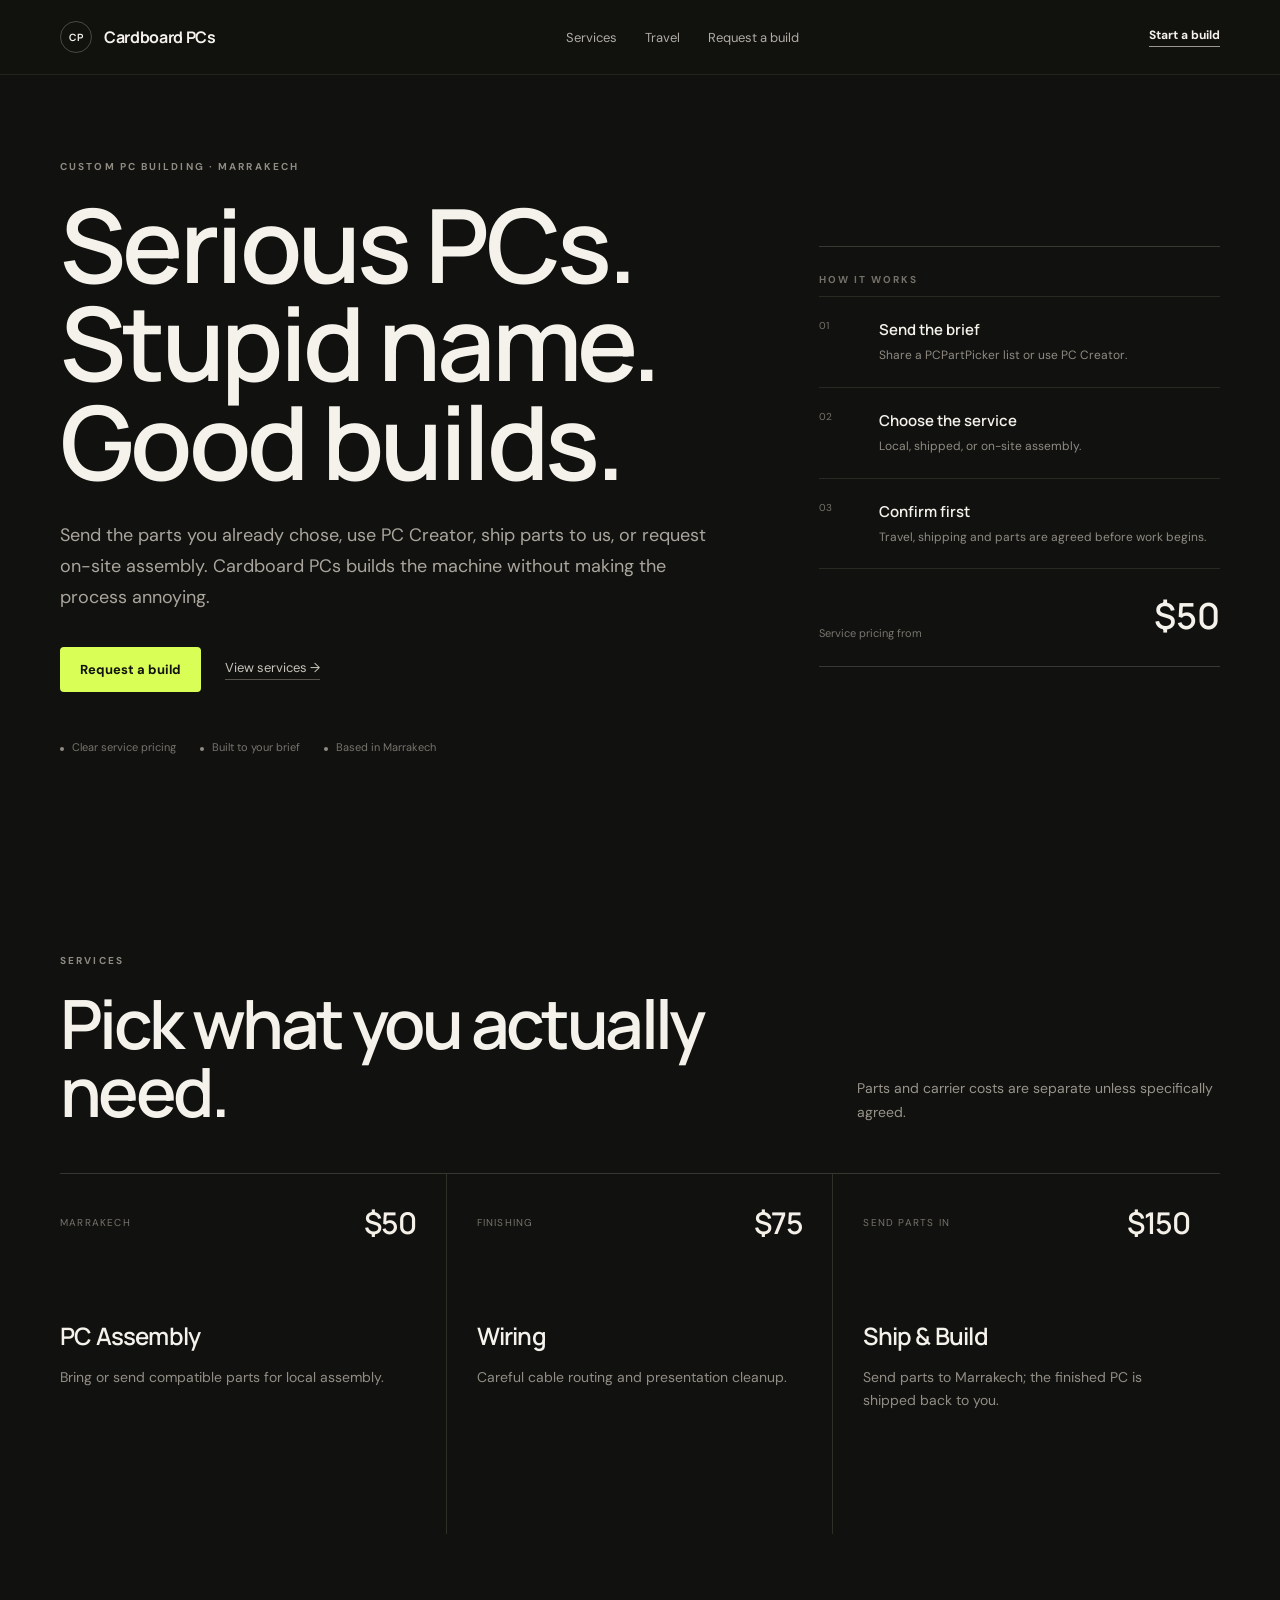
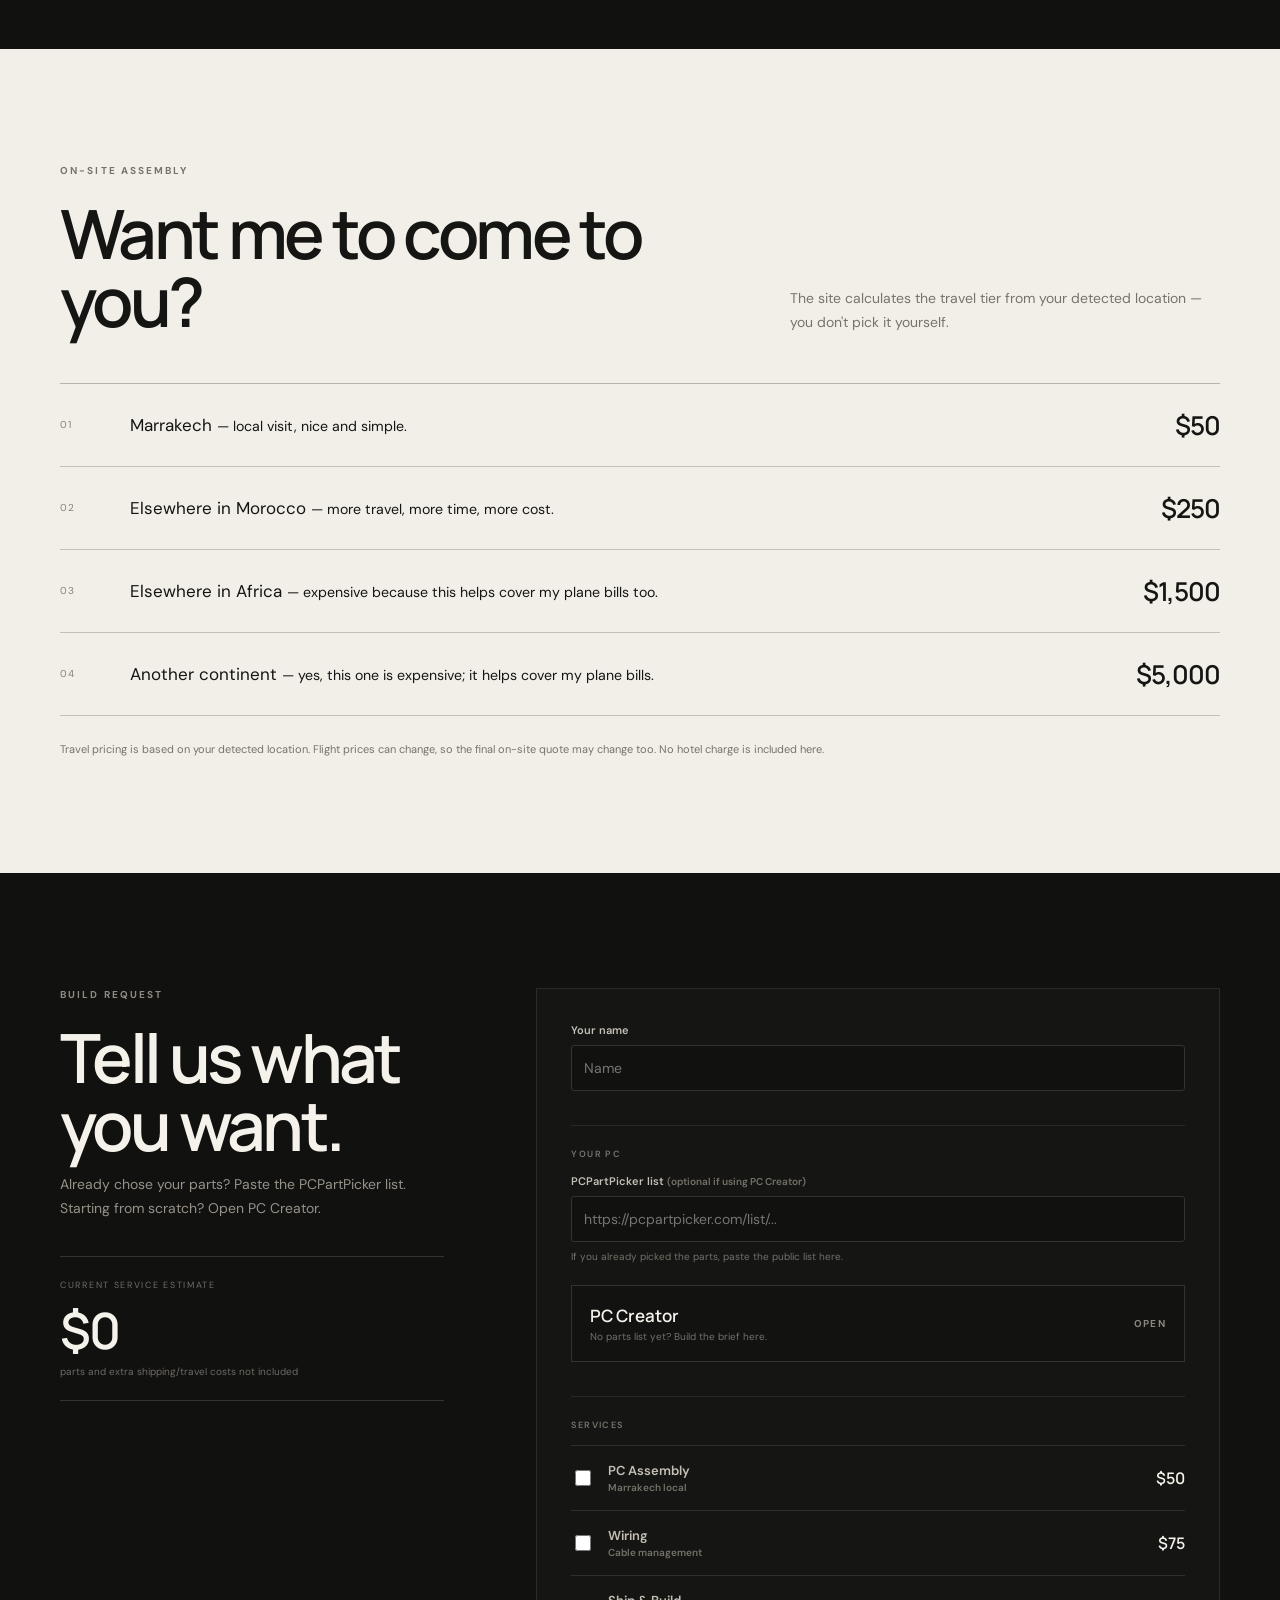
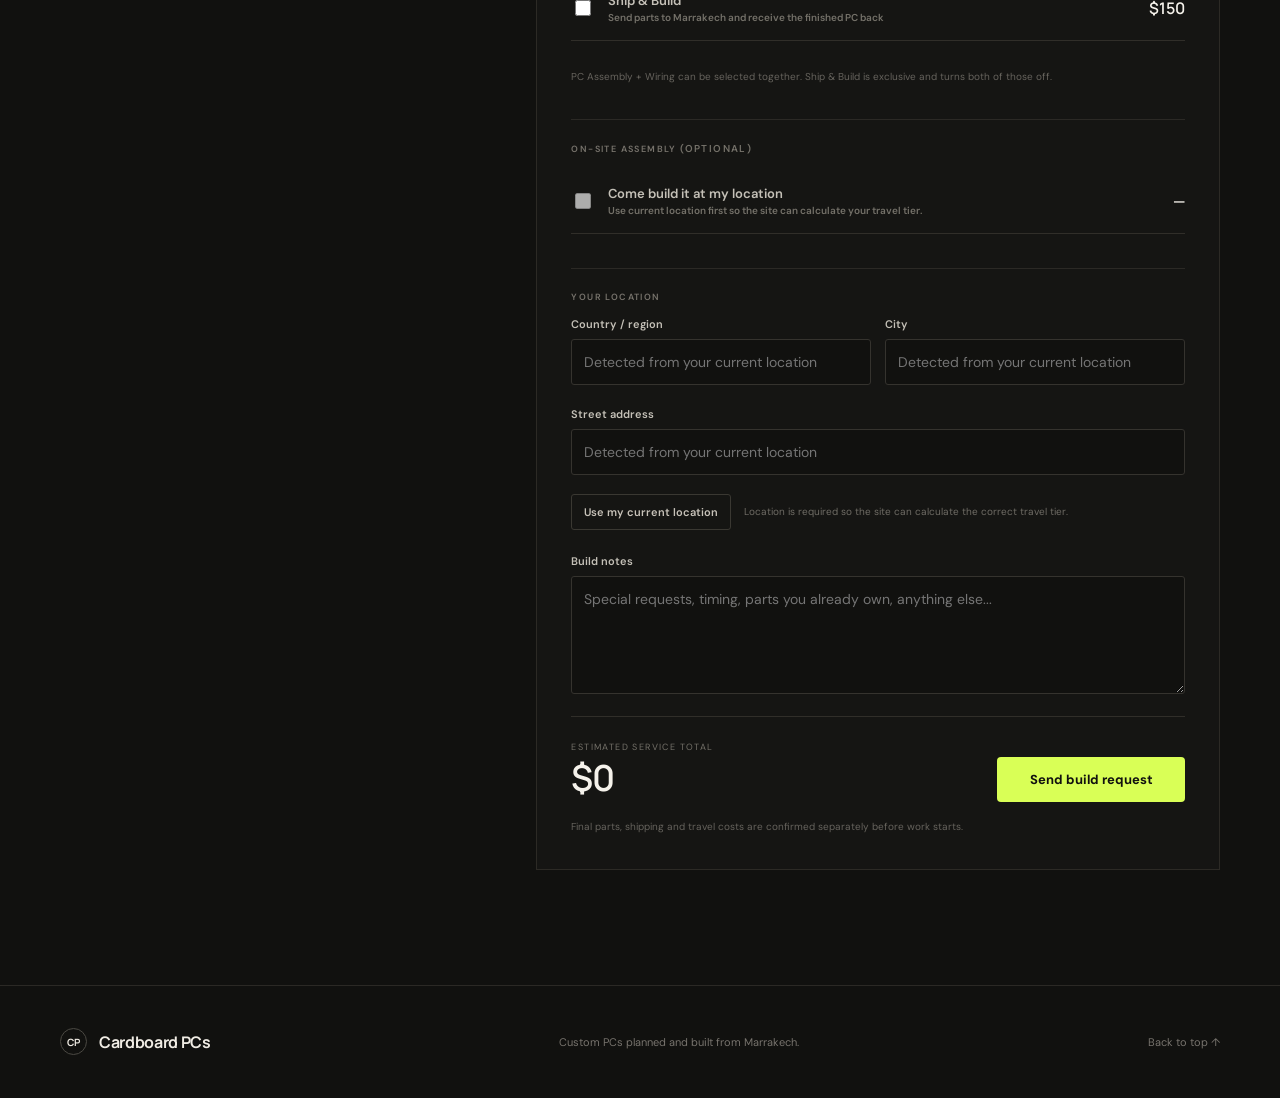
==== index.html @ a3e44eb1 "Rebrand site as Cardboard PCs" ====
<!doctype html>
<html lang="en">
<head>
  <meta charset="utf-8"><meta name="viewport" content="width=device-width,initial-scale=1">
  <meta name="description" content="Cardboard PCs custom PC building and on-site assembly from Marrakech."><meta name="theme-color" content="#0f0f0e">
  <title>Cardboard PCs — Custom PC Building</title>
  <link rel="preconnect" href="https://fonts.googleapis.com"><link rel="preconnect" href="https://fonts.gstatic.com" crossorigin><link href="https://fonts.googleapis.com/css2?family=DM+Sans:wght@400;500;600;700&family=Manrope:wght@500;600;700&display=swap" rel="stylesheet"><link rel="stylesheet" href="style.css">
</head><body>
<header class="site-header"><nav class="wrap nav"><a class="brand" href="#top"><span class="mark">CP</span><span>Cardboard PCs</span></a><div class="nav-links"><a href="#services">Services</a><a href="#delivery">Travel</a><a href="#order">Request a build</a></div><a class="nav-cta" href="#order">Start a build</a></nav></header>
<main id="top">
<section class="hero wrap"><div class="hero-copy"><p class="eyebrow">CUSTOM PC BUILDING · MARRAKECH</p><h1>Serious PCs. Stupid name. Good builds.</h1><p class="lead">Send the parts you already chose, use PC Creator, ship parts to us, or request on-site assembly. Cardboard PCs builds the machine without making the process annoying.</p><div class="hero-actions"><a class="button primary" href="#order">Request a build</a><a class="text-link" href="#services">View services →</a></div><div class="trust-row"><span>Clear service pricing</span><span>Built to your brief</span><span>Based in Marrakech</span></div></div><aside class="hero-panel"><p class="panel-kicker">HOW IT WORKS</p><ol class="process-list"><li><span>01</span><div><b>Send the brief</b><p>Share a PCPartPicker list or use PC Creator.</p></div></li><li><span>02</span><div><b>Choose the service</b><p>Local, shipped, or on-site assembly.</p></div></li><li><span>03</span><div><b>Confirm first</b><p>Travel, shipping and parts are agreed before work begins.</p></div></li></ol><div class="panel-foot"><span>Service pricing from</span><strong>$50</strong></div></aside></section>
<section id="services" class="section wrap"><div class="section-head"><div><p class="eyebrow">SERVICES</p><h2>Pick what you actually need.</h2></div><p>Parts and carrier costs are separate unless specifically agreed.</p></div><div class="cards"><article class="service-card"><div class="card-top"><span>Marrakech</span><b>$50</b></div><h3>PC Assembly</h3><p>Bring or send compatible parts for local assembly.</p></article><article class="service-card"><div class="card-top"><span>Finishing</span><b>$75</b></div><h3>Wiring</h3><p>Careful cable routing and presentation cleanup.</p></article><article class="service-card"><div class="card-top"><span>Send parts in</span><b>$150</b></div><h3>Ship & Build</h3><p>Send parts to Marrakech; the finished PC is shipped back to you.</p></article></div></section>
<section id="delivery" class="section delivery-section"><div class="wrap"><div class="section-head inverse"><div><p class="eyebrow">ON-SITE ASSEMBLY</p><h2>Want me to come to you?</h2></div><p>The site calculates the travel tier from your detected location — you don't pick it yourself.</p></div><div class="delivery-list"><div><span>01</span><p>Marrakech <small>— local visit, nice and simple.</small></p><strong>$50</strong></div><div><span>02</span><p>Elsewhere in Morocco <small>— more travel, more time, more cost.</small></p><strong>$250</strong></div><div><span>03</span><p>Elsewhere in Africa <small>— expensive because this helps cover my plane bills too.</small></p><strong>$1,500</strong></div><div><span>04</span><p>Another continent <small>— yes, this one is expensive; it helps cover my plane bills.</small></p><strong>$5,000</strong></div></div><p class="fineprint">Travel pricing is based on your detected location. Flight prices can change, so the final on-site quote may change too. No hotel charge is included here.</p></div></section>
<section id="order" class="section wrap order-section"><div class="order-intro"><p class="eyebrow">BUILD REQUEST</p><h2>Tell us what you want.</h2><p>Already chose your parts? Paste the PCPartPicker list. Starting from scratch? Open PC Creator.</p><div class="estimate-card"><small>CURRENT SERVICE ESTIMATE</small><strong id="bigTotal">$0</strong><span>parts and extra shipping/travel costs not included</span></div></div>
<form id="buildForm" class="order-form" action="https://formsubmit.co/i.highkey.do.yt.gng@gmail.com" method="POST"><input type="hidden" name="_subject" value="New Cardboard PCs Request"><input type="hidden" name="_template" value="table"><input type="hidden" name="_captcha" value="false"><input type="hidden" name="_next" value="https://veritylolpoopoo.github.io/MasterBuilder/thanks.html"><input type="hidden" id="estimateField" name="Estimated Service Total" value="$0"><input type="hidden" id="coordinates" name="Detected Coordinates"><input type="hidden" id="travelTier" name="Detected Travel Tier"><input type="hidden" id="travelFee" name="Detected Travel Fee" value="0">
<label><span>Your name</span><input name="Customer Name" autocomplete="name" placeholder="Name" required></label><div class="field-title">Your PC</div><label><span>PCPartPicker list <small>(optional if using PC Creator)</small></span><input id="pcpp" type="url" name="PCPartPicker Link" placeholder="https://pcpartpicker.com/list/..."><small id="pcppHelp">If you already picked the parts, paste the public list here.</small></label>
<details class="pc-creator" id="pcCreator"><summary><span><b>PC Creator</b><small>No parts list yet? Build the brief here.</small></span><strong>Open</strong></summary><div class="creator-body"><p class="creator-copy">Give us the budget and what matters to you. We’ll use it to plan the parts.</p><div class="form-grid two"><label><span>PC budget</span><input id="budget" type="number" name="PC Creator — Budget" min="100" step="1" placeholder="Example: 1500"></label><label><span>Build color</span><select name="PC Creator — Color"><option>No preference</option><option>Black Cardboard</option><option>White Cardboard</option><option>Black & white</option><option>Pink</option><option>Blue</option><option>Red</option><option>Custom / other</option></select></label></div><div class="form-grid two"><label><span>Main use</span><select name="PC Creator — Main Use"><option>Gaming</option><option>Gaming + streaming</option><option>School / everyday use</option><option>Video editing</option><option>3D / rendering</option><option>AI / development</option><option>Cybersecurity / virtual machines</option><option>Mixed use</option></select></label><label><span>Gaming target</span><select name="PC Creator — Gaming Target"><option>Not important</option><option>1080p high FPS</option><option>1440p high FPS</option><option>4K gaming</option><option>Maximum performance</option></select></label></div><div class="form-grid two"><label><span>Lighting</span><select name="PC Creator — RGB"><option>No preference</option><option>No RGB</option><option>Subtle RGB</option><option>Lots of RGB</option><option>Maximum RGB</option></select></label><label><span>Case size</span><select name="PC Creator — Size"><option>No preference</option><option>Small / compact</option><option>Mid tower</option><option>Large showcase build</option></select></label></div><div class="form-grid two"><label><span>Noise</span><select name="PC Creator — Noise"><option>No preference</option><option>As quiet as possible</option><option>Balanced</option><option>Performance first</option></select></label><label><span>Brand preference</span><select name="PC Creator — Brand Preference"><option>No preference</option><option>AMD CPU preferred</option><option>Intel CPU preferred</option><option>NVIDIA GPU preferred</option><option>AMD GPU preferred</option></select></label></div><label><span>Anything else?</span><textarea name="PC Creator — Extra Preferences" rows="4"></textarea></label></div></details>
<div class="field-title">Services</div><div class="option-grid"><label class="option"><input id="assemblyService" class="priced" type="checkbox" name="PC Assembly" value="Yes — $50" data-price="50" onclick="if(this.checked){document.getElementById('shipBuildService').checked=false}"><span><b>PC Assembly</b><small>Marrakech local</small></span><strong>$50</strong></label><label class="option"><input id="wiringService" class="priced" type="checkbox" name="Wiring" value="Yes — $75" data-price="75" onclick="if(this.checked){document.getElementById('shipBuildService').checked=false}"><span><b>Wiring</b><small>Cable management</small></span><strong>$75</strong></label><label class="option"><input id="shipBuildService" class="priced" type="checkbox" name="Ship and Build" value="Yes — $150" data-price="150" onclick="if(this.checked){document.getElementById('assemblyService').checked=false;document.getElementById('wiringService').checked=false}"><span><b>Ship & Build</b><small>Send parts to Marrakech and receive the finished PC back</small></span><strong>$150</strong></label></div><p class="form-note">PC Assembly + Wiring can be selected together. Ship & Build is exclusive and turns both of those off.</p>
<div class="field-title">On-site assembly <small>(optional)</small></div><label class="option"><input id="onsiteRequest" type="checkbox" name="On-site Assembly Requested" value="Yes" disabled><span><b>Come build it at my location</b><small id="onsiteStatus">Use current location first so the site can calculate your travel tier.</small></span><strong id="onsitePrice">—</strong></label>
<div class="field-title">Your location</div><div class="form-grid two"><label><span>Country / region</span><input id="country" name="Country or Region" placeholder="Detected from your current location" readonly></label><label><span>City</span><input id="city" name="City" placeholder="Detected from your current location" readonly></label></div><label><span>Street address</span><input id="address" name="Street Address" placeholder="Detected from your current location" readonly></label><div class="location-row"><button class="location-btn" id="locateBtn" type="button">Use my current location</button><span id="locationStatus">Location is required so the site can calculate the correct travel tier.</span></div><label><span>Build notes</span><textarea name="Customer Notes" rows="5" placeholder="Special requests, timing, parts you already own, anything else..."></textarea></label><div class="form-total"><div><small>ESTIMATED SERVICE TOTAL</small><strong id="total">$0</strong></div><button class="button primary submit" type="submit">Send build request</button></div><p class="form-note">Final parts, shipping and travel costs are confirmed separately before work starts.</p></form></section></main><footer><div class="wrap footer-inner"><div class="brand"><span class="mark">CP</span><span>Cardboard PCs</span></div><p>Custom PCs planned and built from Marrakech.</p><a href="#top">Back to top ↑</a></div></footer><script src="script.js?v=20260825-8"></script></body></html>
---- style.css ----
:root{--bg:#11110f;--panel:#171715;--paper:#f2efe8;--ink:#151513;--line:#2b2a26;--muted:#9a978f;--accent:#d9ff56;--warm:#cfc7bb}*{box-sizing:border-box}html{scroll-behavior:smooth}body{margin:0;background:var(--bg);color:#f5f2eb;font-family:'DM Sans',system-ui,sans-serif;-webkit-font-smoothing:antialiased}a{color:inherit;text-decoration:none}.wrap{width:min(1160px,calc(100% - 44px));margin:auto}.site-header{position:sticky;top:0;z-index:20;background:rgba(17,17,15,.94);backdrop-filter:blur(16px);border-bottom:1px solid #24231f}.nav{height:74px;display:flex;align-items:center;justify-content:space-between}.brand{display:flex;align-items:center;gap:12px;font:700 16px 'Manrope',sans-serif;letter-spacing:-.35px}.mark{display:grid;place-items:center;width:32px;height:32px;border:1px solid #4b4943;border-radius:50%;font-size:10px;letter-spacing:.5px}.nav-links{display:flex;gap:28px;font-size:13px;color:#b1ada4}.nav-links a:hover{color:white}.nav-cta{font-size:12px;font-weight:700;border-bottom:1px solid #9b978e;padding-bottom:3px}.hero{min-height:720px;display:grid;grid-template-columns:1.25fr .75fr;gap:90px;align-items:center;padding:85px 0}.eyebrow{font-size:10px;font-weight:700;letter-spacing:2.1px;color:#8f8b82;margin:0 0 22px}.hero h1,.section h2,.order-intro h2{font-family:'Manrope',sans-serif;letter-spacing:-3.6px}.hero h1{font-size:clamp(58px,8vw,104px);line-height:.96;margin:0;max-width:820px;font-weight:600}.lead{max-width:650px;margin:30px 0 0;color:#aaa69d;font-size:18px;line-height:1.72}.hero-actions{display:flex;align-items:center;gap:24px;margin-top:34px}.button{border:0;border-radius:4px;padding:14px 20px;font:700 13px 'DM Sans',sans-serif;cursor:pointer}.primary{background:var(--accent);color:#11110f}.text-link{font-size:13px;color:#c9c5bc;border-bottom:1px solid #57544e;padding-bottom:3px}.trust-row{display:flex;gap:24px;margin-top:48px;font-size:11px;color:#77746d}.trust-row span{padding-left:12px;position:relative}.trust-row span:before{content:'';position:absolute;left:0;top:50%;width:4px;height:4px;background:#8f8b82;border-radius:50%}.hero-panel{border-top:1px solid #3a3833;border-bottom:1px solid #3a3833;padding:26px 0}.panel-kicker{font-size:10px;font-weight:700;letter-spacing:2px;color:#75716a;margin:0 0 10px}.process-list{list-style:none;padding:0;margin:0}.process-list li{display:grid;grid-template-columns:44px 1fr;gap:16px;padding:22px 0;border-top:1px solid #292823}.process-list li>span{font-size:10px;color:#77736b}.process-list b{font:600 15px 'Manrope',sans-serif}.process-list p{margin:6px 0 0;color:#8f8b83;font-size:12px;line-height:1.55}.panel-foot{display:flex;justify-content:space-between;align-items:end;border-top:1px solid #292823;padding-top:22px}.panel-foot span{font-size:11px;color:#79766f}.panel-foot strong{font:600 36px 'Manrope',sans-serif}.section{padding:115px 0}.section-head{display:flex;justify-content:space-between;gap:70px;align-items:end;margin-bottom:48px}.section-head h2,.order-intro h2{font-size:clamp(40px,5.8vw,68px);line-height:1;margin:0;font-weight:600}.section-head>p{max-width:430px;color:#98948c;line-height:1.7;font-size:14px;margin:0}.cards{display:grid;grid-template-columns:repeat(3,1fr);border-top:1px solid #37352f}.service-card{padding:28px 30px 34px 0;border-right:1px solid #2f2e29;min-height:360px}.service-card+ .service-card{padding-left:30px}.service-card:last-child{border-right:0}.card-top{display:flex;justify-content:space-between;align-items:center;color:#77736c;font-size:10px;text-transform:uppercase;letter-spacing:1.2px}.card-top b{font:600 30px 'Manrope',sans-serif;color:#f4f0e8;letter-spacing:-1.2px}.service-card h3{font:600 24px 'Manrope',sans-serif;margin:76px 0 12px;letter-spacing:-.8px}.service-card p,.service-card li{color:#928e86;line-height:1.65}.service-card p{font-size:14px}.service-card ul{padding-left:17px;margin:24px 0 0;font-size:12px}.delivery-section{background:var(--paper);color:var(--ink)}.delivery-section .eyebrow,.inverse>p{color:#77736c}.delivery-list{border-top:1px solid #b9b4aa}.delivery-list div{display:grid;grid-template-columns:70px 1fr auto;align-items:center;padding:23px 0;border-bottom:1px solid #c6c1b6}.delivery-list span{font-size:10px;color:#888278;letter-spacing:1px}.delivery-list p{margin:0;font-size:17px}.delivery-list strong{font:600 26px 'Manrope',sans-serif;letter-spacing:-1px}.fineprint{max-width:820px;margin:24px 0 0;color:#77736c;font-size:11px;line-height:1.65}.order-section{display:grid;grid-template-columns:.72fr 1.28fr;gap:92px;align-items:start}.order-intro{position:sticky;top:115px}.order-intro>p:not(.eyebrow){color:#96928a;line-height:1.7;font-size:14px}.estimate-card{margin-top:36px;border-top:1px solid #35332e;border-bottom:1px solid #35332e;padding:22px 0;display:flex;flex-direction:column}.estimate-card small{font-size:9px;letter-spacing:1.7px;color:#706d66}.estimate-card strong{font:600 50px 'Manrope',sans-serif;margin:5px 0 1px;letter-spacing:-2px}.estimate-card span{font-size:10px;color:#6e6b65}.order-form{background:#151513;border:1px solid #2c2a25;padding:34px}.order-form>label,.form-grid label{display:flex;flex-direction:column;gap:8px;margin-bottom:22px}.order-form label>span,.field-title{font-size:11px;font-weight:600;color:#c4c0b7}.field-title{margin:34px 0 14px;padding-top:22px;border-top:1px solid #2b2925;text-transform:uppercase;letter-spacing:1.4px;font-size:9px;color:#77736c}.order-form input,.order-form select,.order-form textarea{width:100%;border:1px solid #35332e;background:#11110f;color:#f3efe7;border-radius:3px;padding:13px 12px;font:14px 'DM Sans',sans-serif;outline:none}.order-form input:focus,.order-form select:focus,.order-form textarea:focus{border-color:#77736c}.order-form small{color:#747169;font-size:10px}.form-grid.two{display:grid;grid-template-columns:1fr 1fr;gap:14px}.option-grid{display:grid;border-top:1px solid #302e29;margin:0 0 28px}.option{display:grid!important;grid-template-columns:auto 1fr auto;align-items:center;gap:14px!important;padding:16px 0;border-bottom:1px solid #302e29;margin:0!important;cursor:pointer}.option input{width:16px;height:16px;accent-color:#d9ff56}.option>span{display:flex;flex-direction:column;gap:2px}.option>span b{font-size:13px;font-weight:600}.option strong{font:600 16px 'Manrope',sans-serif}.option:has(input:checked) b,.option:has(input:checked) strong{color:var(--accent)}.pc-creator{border:1px solid #34322d;background:#121210;margin:8px 0 28px}.pc-creator summary{list-style:none;display:flex;justify-content:space-between;align-items:center;gap:20px;padding:18px;cursor:pointer}.pc-creator summary::-webkit-details-marker{display:none}.pc-creator summary>span{display:flex;flex-direction:column;gap:3px}.pc-creator summary b{font:600 17px 'Manrope',sans-serif}.pc-creator summary small{font-size:10px}.pc-creator summary>strong{font-size:10px;text-transform:uppercase;letter-spacing:1.3px;color:#8b877f}.pc-creator[open] summary{border-bottom:1px solid #302e29}.pc-creator[open] summary>strong{font-size:0}.pc-creator[open] summary>strong:after{content:'Close';font-size:10px}.creator-body{padding:22px 18px 2px}.creator-copy{margin:0 0 20px;color:#918d85;font-size:12px;line-height:1.6}.location-row{display:flex;align-items:center;gap:13px;margin:-3px 0 24px}.location-btn{background:transparent;color:#c7c2b9;border:1px solid #3a3832;border-radius:3px;padding:10px 12px;font:600 11px 'DM Sans';cursor:pointer}.location-btn:hover{border-color:#767169}.location-row span{font-size:10px;color:#6f6c65}.form-total{display:flex;justify-content:space-between;align-items:end;border-top:1px solid #302e29;margin-top:12px;padding-top:24px;gap:20px}.form-total div{display:flex;flex-direction:column}.form-total small{font-size:9px;letter-spacing:1.4px}.form-total strong{font:600 36px 'Manrope',sans-serif;letter-spacing:-1.4px}.submit{min-width:188px}.form-note{font-size:10px;color:#66635d;line-height:1.6;margin:17px 0 0}footer{border-top:1px solid #2b2925;padding:38px 0;color:#77736d}.footer-inner{display:flex;align-items:center;justify-content:space-between;font-size:11px}.footer-inner .brand{color:#f0ece4}.footer-inner .mark{width:27px;height:27px}.thanks{min-height:100vh;display:grid;place-items:center;text-align:center}.thanks-card{max-width:620px;border:1px solid #302e29;padding:52px;background:#151513}.thanks-card h1{font:600 clamp(42px,7vw,72px) 'Manrope';letter-spacing:-3px;margin:14px 0}.thanks-card p{color:#928e86;line-height:1.7}@media(max-width:900px){.hero{grid-template-columns:1fr;min-height:auto;gap:60px;padding-top:110px}.hero-panel{max-width:580px}.cards{grid-template-columns:1fr;border-top:0}.service-card,.service-card+ .service-card{padding:28px 0;border-right:0;border-top:1px solid #37352f;min-height:auto}.service-card h3{margin-top:45px}.order-section{grid-template-columns:1fr;gap:50px}.order-intro{position:static}.section-head{align-items:start;flex-direction:column}.nav-links{display:none}}@media(max-width:600px){.wrap{width:min(100% - 28px,1160px)}.nav-cta{display:none}.hero{padding-top:82px}.hero h1{font-size:54px;letter-spacing:-2.5px}.hero-actions{align-items:flex-start;flex-direction:column}.trust-row{flex-wrap:wrap;gap:10px 18px}.section{padding:82px 0}.section-head h2,.order-intro h2{letter-spacing:-2.4px}.delivery-list div{grid-template-columns:40px 1fr auto}.delivery-list p{font-size:14px}.form-grid.two{grid-template-columns:1fr}.order-form{padding:20px}.location-row,.form-total,.footer-inner{align-items:stretch;flex-direction:column}.submit{width:100%}.footer-inner{gap:18px}.thanks-card{padding:30px 20px}}
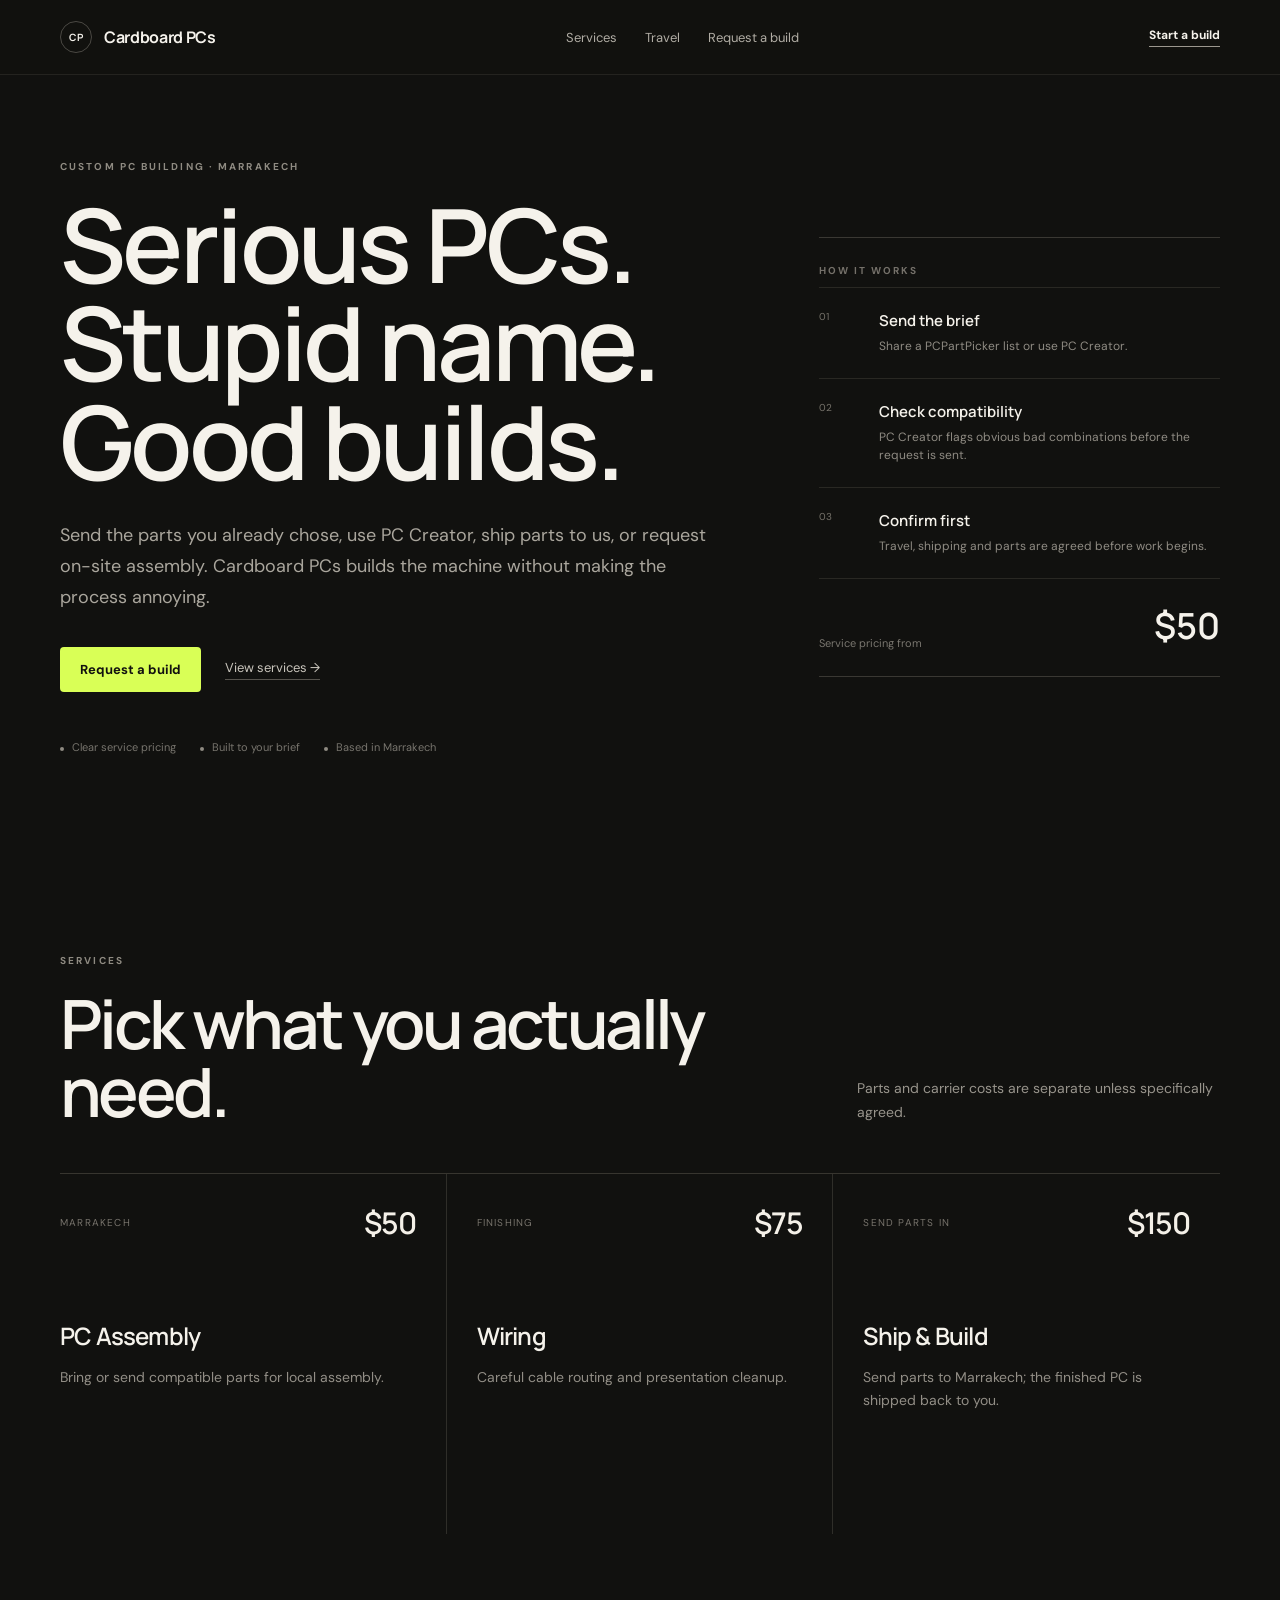
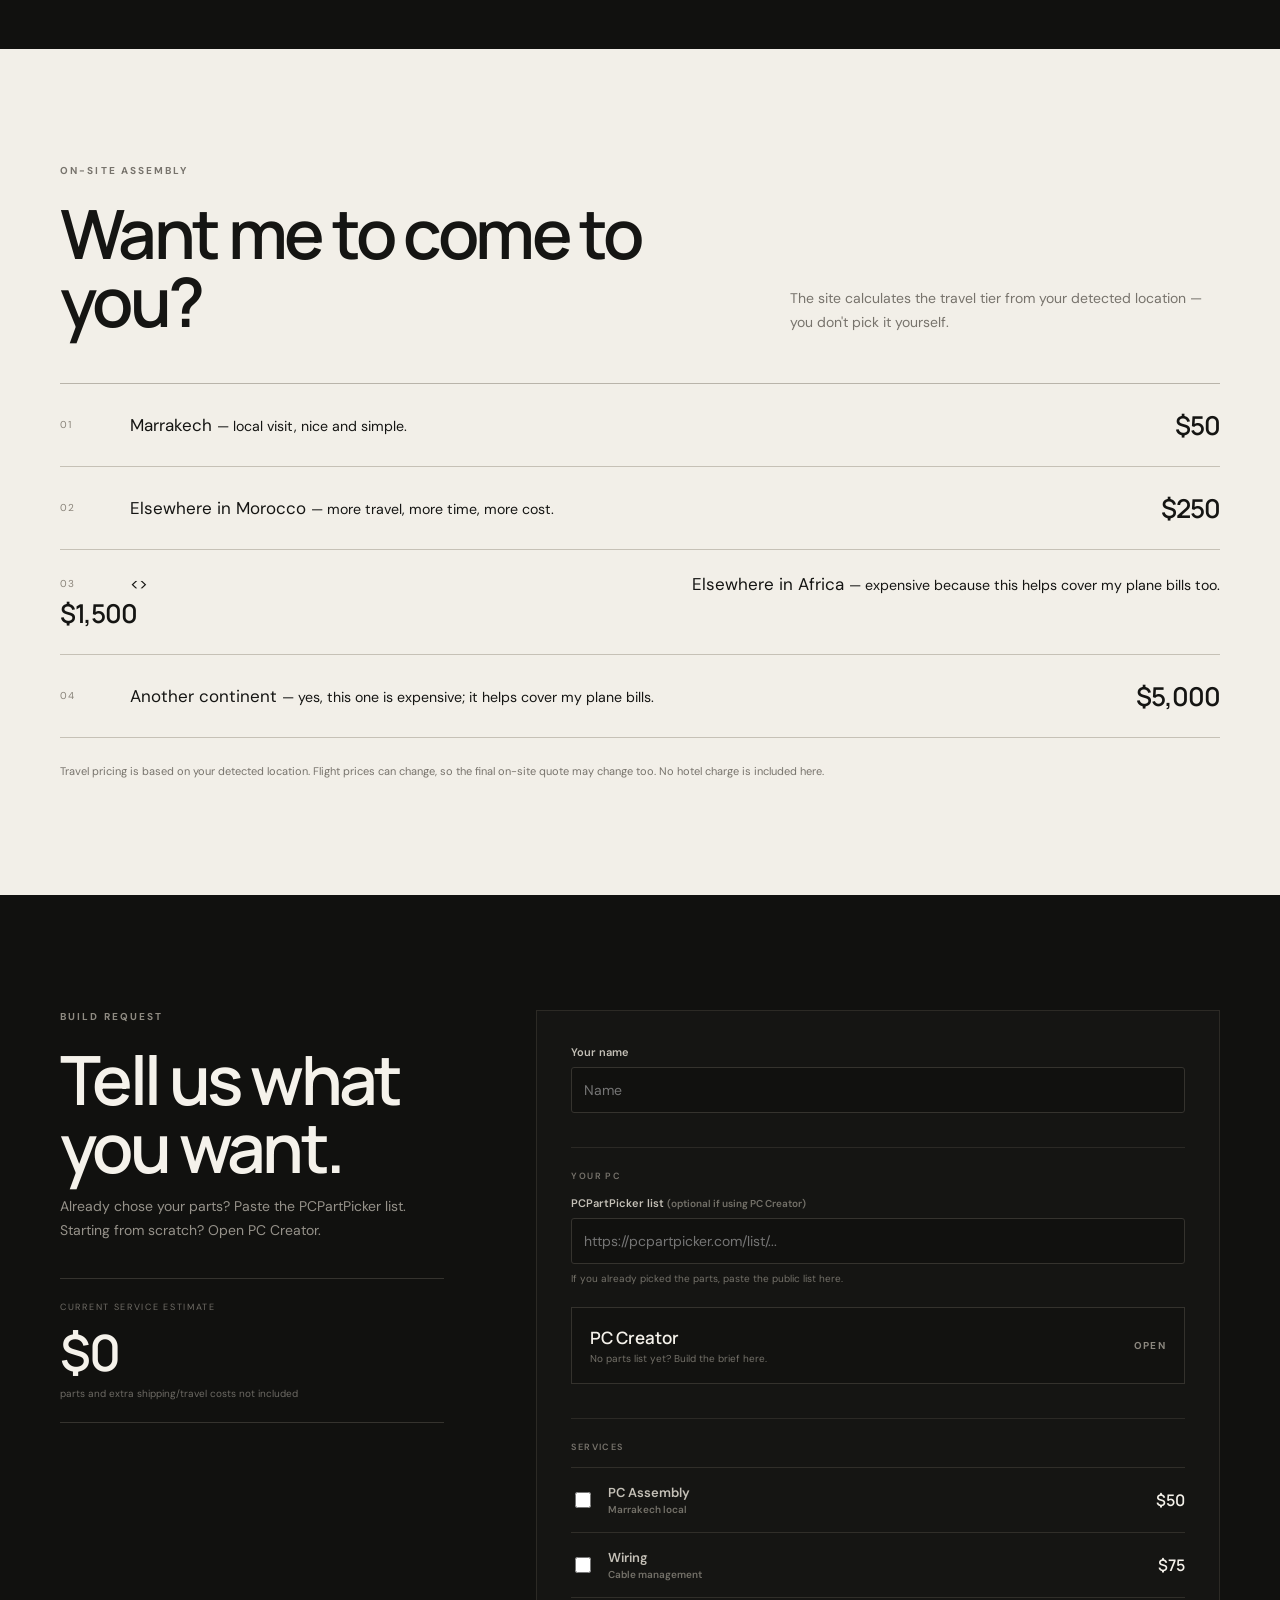
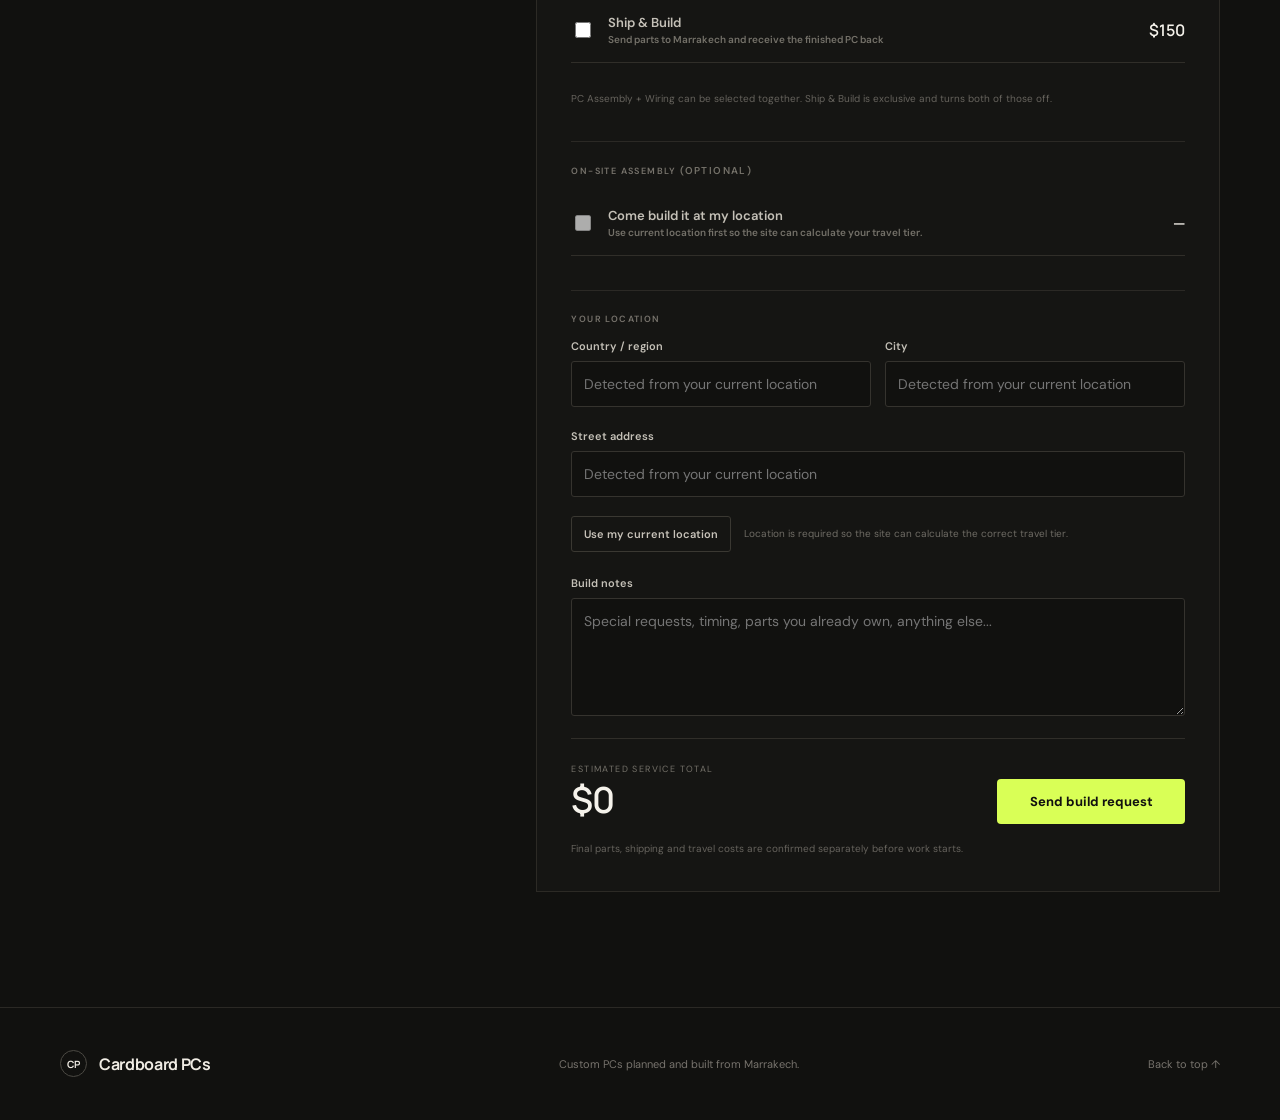
==== commit 8c04b0c2: "Add PC compatibility checker UI" ====
--- a/index.html
+++ b/index.html
@@ -8,13 +8,15 @@
 </head><body>
 <header class="site-header"><nav class="wrap nav"><a class="brand" href="#top"><span class="mark">CP</span><span>Cardboard PCs</span></a><div class="nav-links"><a href="#services">Services</a><a href="#delivery">Travel</a><a href="#order">Request a build</a></div><a class="nav-cta" href="#order">Start a build</a></nav></header>
 <main id="top">
-<section class="hero wrap"><div class="hero-copy"><p class="eyebrow">CUSTOM PC BUILDING · MARRAKECH</p><h1>Serious PCs. Stupid name. Good builds.</h1><p class="lead">Send the parts you already chose, use PC Creator, ship parts to us, or request on-site assembly. Cardboard PCs builds the machine without making the process annoying.</p><div class="hero-actions"><a class="button primary" href="#order">Request a build</a><a class="text-link" href="#services">View services →</a></div><div class="trust-row"><span>Clear service pricing</span><span>Built to your brief</span><span>Based in Marrakech</span></div></div><aside class="hero-panel"><p class="panel-kicker">HOW IT WORKS</p><ol class="process-list"><li><span>01</span><div><b>Send the brief</b><p>Share a PCPartPicker list or use PC Creator.</p></div></li><li><span>02</span><div><b>Choose the service</b><p>Local, shipped, or on-site assembly.</p></div></li><li><span>03</span><div><b>Confirm first</b><p>Travel, shipping and parts are agreed before work begins.</p></div></li></ol><div class="panel-foot"><span>Service pricing from</span><strong>$50</strong></div></aside></section>
+<section class="hero wrap"><div class="hero-copy"><p class="eyebrow">CUSTOM PC BUILDING · MARRAKECH</p><h1>Serious PCs. Stupid name. Good builds.</h1><p class="lead">Send the parts you already chose, use PC Creator, ship parts to us, or request on-site assembly. Cardboard PCs builds the machine without making the process annoying.</p><div class="hero-actions"><a class="button primary" href="#order">Request a build</a><a class="text-link" href="#services">View services →</a></div><div class="trust-row"><span>Clear service pricing</span><span>Built to your brief</span><span>Based in Marrakech</span></div></div><aside class="hero-panel"><p class="panel-kicker">HOW IT WORKS</p><ol class="process-list"><li><span>01</span><div><b>Send the brief</b><p>Share a PCPartPicker list or use PC Creator.</p></div></li><li><span>02</span><div><b>Check compatibility</b><p>PC Creator flags obvious bad combinations before the request is sent.</p></div></li><li><span>03</span><div><b>Confirm first</b><p>Travel, shipping and parts are agreed before work begins.</p></div></li></ol><div class="panel-foot"><span>Service pricing from</span><strong>$50</strong></div></aside></section>
 <section id="services" class="section wrap"><div class="section-head"><div><p class="eyebrow">SERVICES</p><h2>Pick what you actually need.</h2></div><p>Parts and carrier costs are separate unless specifically agreed.</p></div><div class="cards"><article class="service-card"><div class="card-top"><span>Marrakech</span><b>$50</b></div><h3>PC Assembly</h3><p>Bring or send compatible parts for local assembly.</p></article><article class="service-card"><div class="card-top"><span>Finishing</span><b>$75</b></div><h3>Wiring</h3><p>Careful cable routing and presentation cleanup.</p></article><article class="service-card"><div class="card-top"><span>Send parts in</span><b>$150</b></div><h3>Ship & Build</h3><p>Send parts to Marrakech; the finished PC is shipped back to you.</p></article></div></section>
-<section id="delivery" class="section delivery-section"><div class="wrap"><div class="section-head inverse"><div><p class="eyebrow">ON-SITE ASSEMBLY</p><h2>Want me to come to you?</h2></div><p>The site calculates the travel tier from your detected location — you don't pick it yourself.</p></div><div class="delivery-list"><div><span>01</span><p>Marrakech <small>— local visit, nice and simple.</small></p><strong>$50</strong></div><div><span>02</span><p>Elsewhere in Morocco <small>— more travel, more time, more cost.</small></p><strong>$250</strong></div><div><span>03</span><p>Elsewhere in Africa <small>— expensive because this helps cover my plane bills too.</small></p><strong>$1,500</strong></div><div><span>04</span><p>Another continent <small>— yes, this one is expensive; it helps cover my plane bills.</small></p><strong>$5,000</strong></div></div><p class="fineprint">Travel pricing is based on your detected location. Flight prices can change, so the final on-site quote may change too. No hotel charge is included here.</p></div></section>
+<section id="delivery" class="section delivery-section"><div class="wrap"><div class="section-head inverse"><div><p class="eyebrow">ON-SITE ASSEMBLY</p><h2>Want me to come to you?</h2></div><p>The site calculates the travel tier from your detected location — you don't pick it yourself.</p></div><div class="delivery-list"><div><span>01</span><p>Marrakech <small>— local visit, nice and simple.</small></p><strong>$50</strong></div><div><span>02</span><p>Elsewhere in Morocco <small>— more travel, more time, more cost.</small></p><strong>$250</strong></div><div><span>03</span><><p>Elsewhere in Africa <small>— expensive because this helps cover my plane bills too.</small></p><strong>$1,500</strong></div><div><span>04</span><p>Another continent <small>— yes, this one is expensive; it helps cover my plane bills.</small></p><strong>$5,000</strong></div></div><p class="fineprint">Travel pricing is based on your detected location. Flight prices can change, so the final on-site quote may change too. No hotel charge is included here.</p></div></section>
 <section id="order" class="section wrap order-section"><div class="order-intro"><p class="eyebrow">BUILD REQUEST</p><h2>Tell us what you want.</h2><p>Already chose your parts? Paste the PCPartPicker list. Starting from scratch? Open PC Creator.</p><div class="estimate-card"><small>CURRENT SERVICE ESTIMATE</small><strong id="bigTotal">$0</strong><span>parts and extra shipping/travel costs not included</span></div></div>
-<form id="buildForm" class="order-form" action="https://formsubmit.co/i.highkey.do.yt.gng@gmail.com" method="POST"><input type="hidden" name="_subject" value="New Cardboard PCs Request"><input type="hidden" name="_template" value="table"><input type="hidden" name="_captcha" value="false"><input type="hidden" name="_next" value="https://veritylolpoopoo.github.io/MasterBuilder/thanks.html"><input type="hidden" id="estimateField" name="Estimated Service Total" value="$0"><input type="hidden" id="coordinates" name="Detected Coordinates"><input type="hidden" id="travelTier" name="Detected Travel Tier"><input type="hidden" id="travelFee" name="Detected Travel Fee" value="0">
+<form id="buildForm" class="order-form" action="https://formsubmit.co/i.highkey.do.yt.gng@gmail.com" method="POST"><input type="hidden" name="_subject" value="New Cardboard PCs Request"><input type="hidden" name="_template" value="table"><input type="hidden" name="_captcha" value="false"><input type="hidden" name="_next" value="https://veritylolpoopoo.github.io/MasterBuilder/thanks.html"><input type="hidden" id="estimateField" name="Estimated Service Total" value="$0"><input type="hidden" id="coordinates" name="Detected Coordinates"><input type="hidden" id="travelTier" name="Detected Travel Tier"><input type="hidden" id="travelFee" name="Detected Travel Fee" value="0"><input type="hidden" id="compatibilityResultField" name="Compatibility Check" value="Not checked">
 <label><span>Your name</span><input name="Customer Name" autocomplete="name" placeholder="Name" required></label><div class="field-title">Your PC</div><label><span>PCPartPicker list <small>(optional if using PC Creator)</small></span><input id="pcpp" type="url" name="PCPartPicker Link" placeholder="https://pcpartpicker.com/list/..."><small id="pcppHelp">If you already picked the parts, paste the public list here.</small></label>
-<details class="pc-creator" id="pcCreator"><summary><span><b>PC Creator</b><small>No parts list yet? Build the brief here.</small></span><strong>Open</strong></summary><div class="creator-body"><p class="creator-copy">Give us the budget and what matters to you. We’ll use it to plan the parts.</p><div class="form-grid two"><label><span>PC budget</span><input id="budget" type="number" name="PC Creator — Budget" min="100" step="1" placeholder="Example: 1500"></label><label><span>Build color</span><select name="PC Creator — Color"><option>No preference</option><option>Black Cardboard</option><option>White Cardboard</option><option>Black & white</option><option>Pink</option><option>Blue</option><option>Red</option><option>Custom / other</option></select></label></div><div class="form-grid two"><label><span>Main use</span><select name="PC Creator — Main Use"><option>Gaming</option><option>Gaming + streaming</option><option>School / everyday use</option><option>Video editing</option><option>3D / rendering</option><option>AI / development</option><option>Cybersecurity / virtual machines</option><option>Mixed use</option></select></label><label><span>Gaming target</span><select name="PC Creator — Gaming Target"><option>Not important</option><option>1080p high FPS</option><option>1440p high FPS</option><option>4K gaming</option><option>Maximum performance</option></select></label></div><div class="form-grid two"><label><span>Lighting</span><select name="PC Creator — RGB"><option>No preference</option><option>No RGB</option><option>Subtle RGB</option><option>Lots of RGB</option><option>Maximum RGB</option></select></label><label><span>Case size</span><select name="PC Creator — Size"><option>No preference</option><option>Small / compact</option><option>Mid tower</option><option>Large showcase build</option></select></label></div><div class="form-grid two"><label><span>Noise</span><select name="PC Creator — Noise"><option>No preference</option><option>As quiet as possible</option><option>Balanced</option><option>Performance first</option></select></label><label><span>Brand preference</span><select name="PC Creator — Brand Preference"><option>No preference</option><option>AMD CPU preferred</option><option>Intel CPU preferred</option><option>NVIDIA GPU preferred</option><option>AMD GPU preferred</option></select></label></div><label><span>Anything else?</span><textarea name="PC Creator — Extra Preferences" rows="4"></textarea></label></div></details>
+<details class="pc-creator" id="pcCreator"><summary><span><b>PC Creator</b><small>No parts list yet? Build the brief here.</small></span><strong>Open</strong></summary><div class="creator-body"><p class="creator-copy">Give us the budget and what matters to you. We’ll use it to plan the parts.</p><div class="form-grid two"><label><span>PC budget</span><input id="budget" type="number" name="PC Creator — Budget" min="100" step="1" placeholder="Example: 1500"></label><label><span>Build color</span><select name="PC Creator — Color"><option>No preference</option><option>Black Cardboard</option><option>White Cardboard</option><option>Black & white</option><option>Pink</option><option>Blue</option><option>Red</option><option>Custom / other</option></select></label></div><div class="form-grid two"><label><span>Main use</span><select id="mainUse" name="PC Creator — Main Use"><option>Gaming</option><option>Gaming + streaming</option><option>School / everyday use</option><option>Video editing</option><option>3D / rendering</option><option>AI / development</option><option>Cybersecurity / virtual machines</option><option>Mixed use</option></select></label><label><span>Gaming target</span><select id="gamingTarget" name="PC Creator — Gaming Target"><option>Not important</option><option>1080p high FPS</option><option>1440p high FPS</option><option>4K gaming</option><option>Maximum performance</option></select></label></div><div class="form-grid two"><label><span>Lighting</span><select name="PC Creator — RGB"><option>No preference</option><option>No RGB</option><option>Subtle RGB</option><option>Lots of RGB</option><option>Maximum RGB</option></select></label><label><span>Case size</span><select id="caseSize" name="PC Creator — Size"><option>No preference</option><option>Small / compact</option><option>Mid tower</option><option>Large showcase build</option></select></label></div><div class="form-grid two"><label><span>Noise</span><select name="PC Creator — Noise"><option>No preference</option><option>As quiet as possible</option><option>Balanced</option><option>Performance first</option></select></label><label><span>Brand preference</span><select name="PC Creator — Brand Preference"><option>No preference</option><option>AMD CPU preferred</option><option>Intel CPU preferred</option><option>NVIDIA GPU preferred</option><option>AMD GPU preferred</option></select></label></div><label><span>Specific parts you're thinking about</span><textarea id="specificParts" name="PC Creator — Specific Parts" rows="4" placeholder="Example: RTX 5090, Ryzen 9 9950X3D, tiny ITX case, 850W PSU..."></textarea><small>Type any parts you already want. The checker will look for obvious conflicts.</small></label><label><span>Anything else?</span><textarea name="PC Creator — Extra Preferences" rows="4" placeholder="Storage, Wi-Fi, looks, upgradeability, or anything else."></textarea></label>
+<div class="compatibility-box" id="compatibilityBox"><div><span class="compatibility-dot" id="compatibilityDot"></span><div><b>Compatibility check</b><small id="compatibilityStatus">Not checked yet.</small></div></div><button type="button" class="location-btn" id="compatibilityBtn">Check compatibility</button><ul id="compatibilityList"></ul></div>
+</div></details>
 <div class="field-title">Services</div><div class="option-grid"><label class="option"><input id="assemblyService" class="priced" type="checkbox" name="PC Assembly" value="Yes — $50" data-price="50" onclick="if(this.checked){document.getElementById('shipBuildService').checked=false}"><span><b>PC Assembly</b><small>Marrakech local</small></span><strong>$50</strong></label><label class="option"><input id="wiringService" class="priced" type="checkbox" name="Wiring" value="Yes — $75" data-price="75" onclick="if(this.checked){document.getElementById('shipBuildService').checked=false}"><span><b>Wiring</b><small>Cable management</small></span><strong>$75</strong></label><label class="option"><input id="shipBuildService" class="priced" type="checkbox" name="Ship and Build" value="Yes — $150" data-price="150" onclick="if(this.checked){document.getElementById('assemblyService').checked=false;document.getElementById('wiringService').checked=false}"><span><b>Ship & Build</b><small>Send parts to Marrakech and receive the finished PC back</small></span><strong>$150</strong></label></div><p class="form-note">PC Assembly + Wiring can be selected together. Ship & Build is exclusive and turns both of those off.</p>
 <div class="field-title">On-site assembly <small>(optional)</small></div><label class="option"><input id="onsiteRequest" type="checkbox" name="On-site Assembly Requested" value="Yes" disabled><span><b>Come build it at my location</b><small id="onsiteStatus">Use current location first so the site can calculate your travel tier.</small></span><strong id="onsitePrice">—</strong></label>
-<div class="field-title">Your location</div><div class="form-grid two"><label><span>Country / region</span><input id="country" name="Country or Region" placeholder="Detected from your current location" readonly></label><label><span>City</span><input id="city" name="City" placeholder="Detected from your current location" readonly></label></div><label><span>Street address</span><input id="address" name="Street Address" placeholder="Detected from your current location" readonly></label><div class="location-row"><button class="location-btn" id="locateBtn" type="button">Use my current location</button><span id="locationStatus">Location is required so the site can calculate the correct travel tier.</span></div><label><span>Build notes</span><textarea name="Customer Notes" rows="5" placeholder="Special requests, timing, parts you already own, anything else..."></textarea></label><div class="form-total"><div><small>ESTIMATED SERVICE TOTAL</small><strong id="total">$0</strong></div><button class="button primary submit" type="submit">Send build request</button></div><p class="form-note">Final parts, shipping and travel costs are confirmed separately before work starts.</p></form></section></main><footer><div class="wrap footer-inner"><div class="brand"><span class="mark">CP</span><span>Cardboard PCs</span></div><p>Custom PCs planned and built from Marrakech.</p><a href="#top">Back to top ↑</a></div></footer><script src="script.js?v=20260825-8"></script></body></html>+<div class="field-title">Your location</div><div class="form-grid two"><label><span>Country / region</span><input id="country" name="Country or Region" placeholder="Detected from your current location" readonly></label><label><span>City</span><input id="city" name="City" placeholder="Detected from your current location" readonly></label></div><label><span>Street address</span><input id="address" name="Street Address" placeholder="Detected from your current location" readonly></label><div class="location-row"><button class="location-btn" id="locateBtn" type="button">Use my current location</button><span id="locationStatus">Location is required so the site can calculate the correct travel tier.</span></div><label><span>Build notes</span><textarea name="Customer Notes" rows="5" placeholder="Special requests, timing, parts you already own, anything else..."></textarea></label><div class="form-total"><div><small>ESTIMATED SERVICE TOTAL</small><strong id="total">$0</strong></div><button class="button primary submit" type="submit">Send build request</button></div><p class="form-note">Final parts, shipping and travel costs are confirmed separately before work starts.</p></form></section></main><footer><div class="wrap footer-inner"><div class="brand"><span class="mark">CP</span><span>Cardboard PCs</span></div><p>Custom PCs planned and built from Marrakech.</p><a href="#top">Back to top ↑</a></div></footer><script src="script.js?v=20260825-9"></script></body></html>
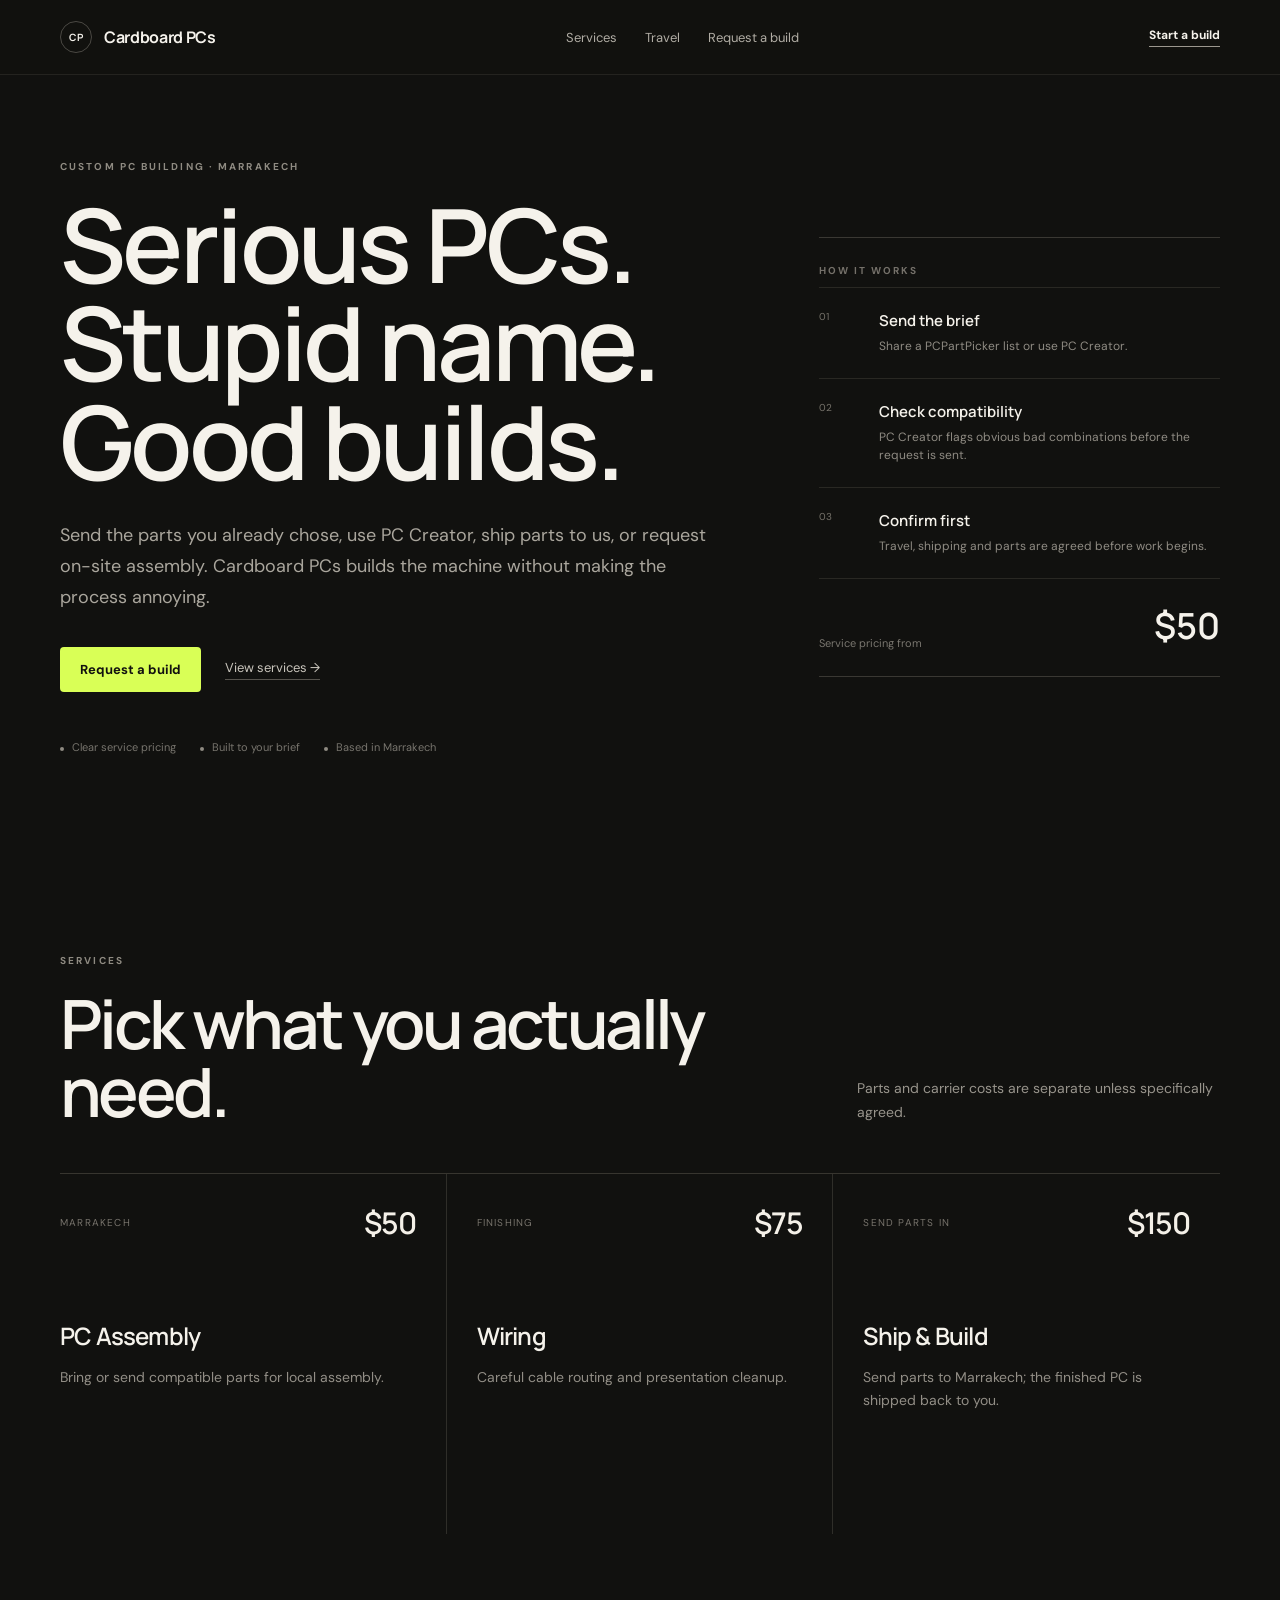
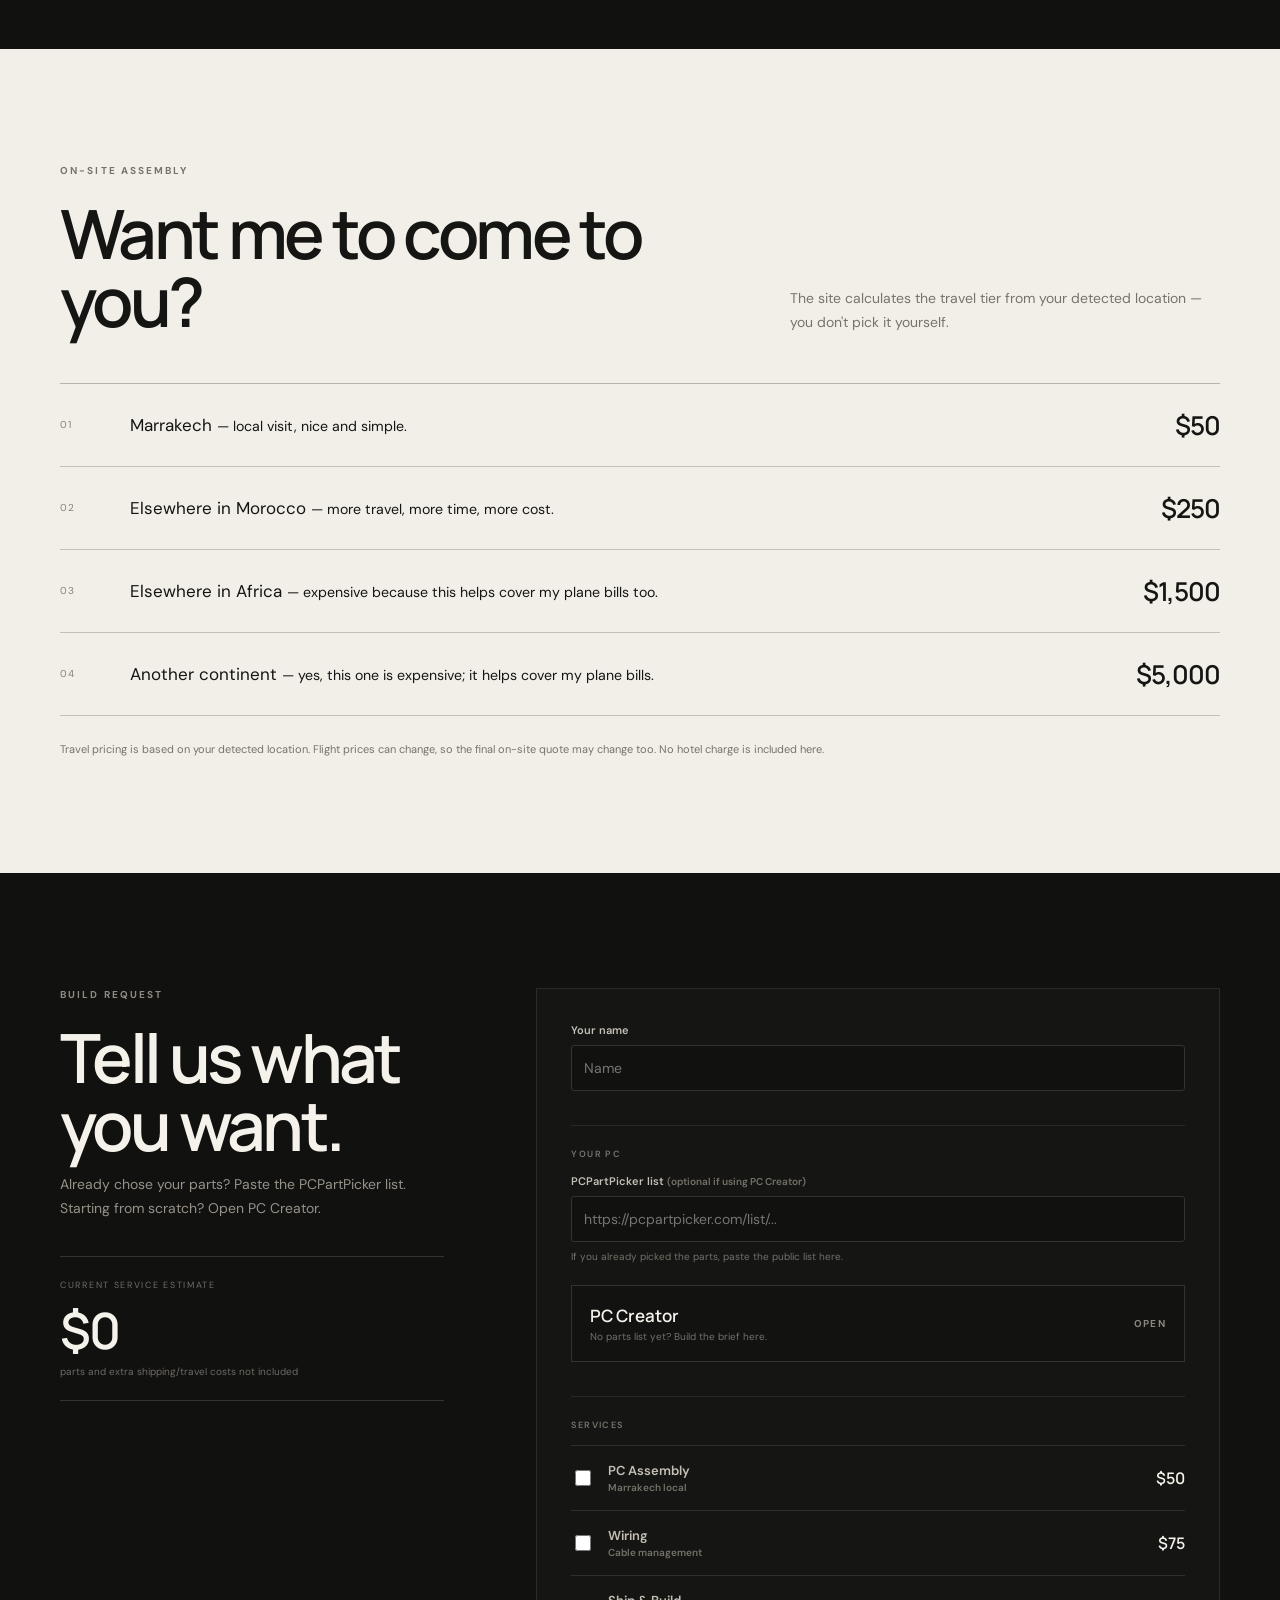
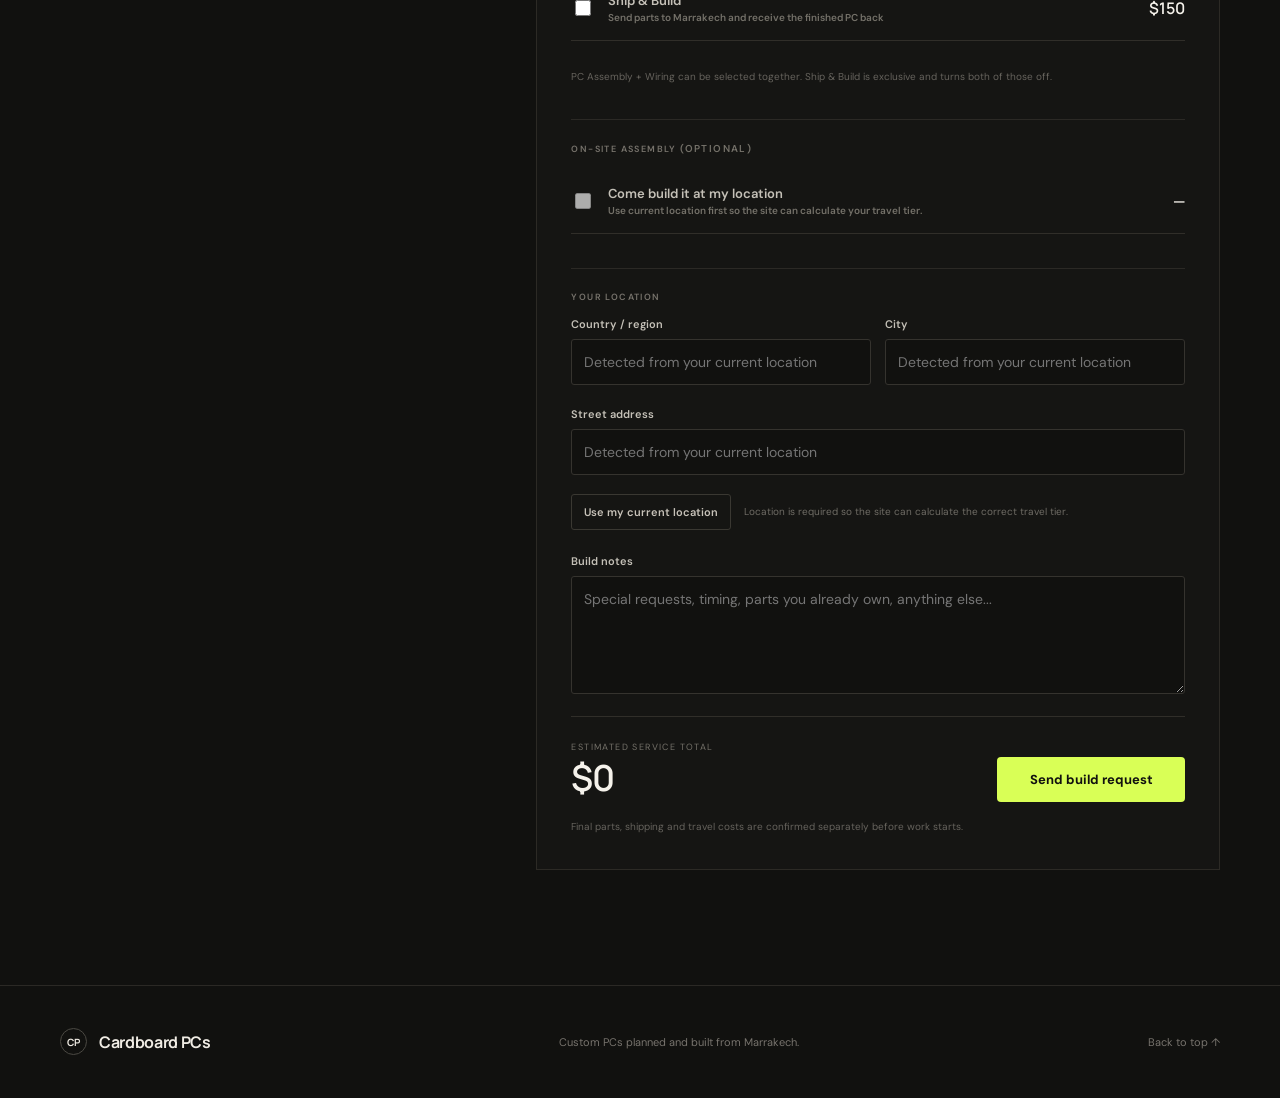
==== commit 9ab74ce8: "Fix compatibility UI markup and styles hook" ====
--- a/index.html
+++ b/index.html
@@ -4,19 +4,19 @@
   <meta charset="utf-8"><meta name="viewport" content="width=device-width,initial-scale=1">
   <meta name="description" content="Cardboard PCs custom PC building and on-site assembly from Marrakech."><meta name="theme-color" content="#0f0f0e">
   <title>Cardboard PCs — Custom PC Building</title>
-  <link rel="preconnect" href="https://fonts.googleapis.com"><link rel="preconnect" href="https://fonts.gstatic.com" crossorigin><link href="https://fonts.googleapis.com/css2?family=DM+Sans:wght@400;500;600;700&family=Manrope:wght@500;600;700&display=swap" rel="stylesheet"><link rel="stylesheet" href="style.css">
+  <link rel="preconnect" href="https://fonts.googleapis.com"><link rel="preconnect" href="https://fonts.gstatic.com" crossorigin><link href="https://fonts.googleapis.com/css2?family=DM+Sans:wght@400;500;600;700&family=Manrope:wght@500;600;700&display=swap" rel="stylesheet"><link rel="stylesheet" href="style.css"><link rel="stylesheet" href="compatibility.css">
 </head><body>
 <header class="site-header"><nav class="wrap nav"><a class="brand" href="#top"><span class="mark">CP</span><span>Cardboard PCs</span></a><div class="nav-links"><a href="#services">Services</a><a href="#delivery">Travel</a><a href="#order">Request a build</a></div><a class="nav-cta" href="#order">Start a build</a></nav></header>
 <main id="top">
 <section class="hero wrap"><div class="hero-copy"><p class="eyebrow">CUSTOM PC BUILDING · MARRAKECH</p><h1>Serious PCs. Stupid name. Good builds.</h1><p class="lead">Send the parts you already chose, use PC Creator, ship parts to us, or request on-site assembly. Cardboard PCs builds the machine without making the process annoying.</p><div class="hero-actions"><a class="button primary" href="#order">Request a build</a><a class="text-link" href="#services">View services →</a></div><div class="trust-row"><span>Clear service pricing</span><span>Built to your brief</span><span>Based in Marrakech</span></div></div><aside class="hero-panel"><p class="panel-kicker">HOW IT WORKS</p><ol class="process-list"><li><span>01</span><div><b>Send the brief</b><p>Share a PCPartPicker list or use PC Creator.</p></div></li><li><span>02</span><div><b>Check compatibility</b><p>PC Creator flags obvious bad combinations before the request is sent.</p></div></li><li><span>03</span><div><b>Confirm first</b><p>Travel, shipping and parts are agreed before work begins.</p></div></li></ol><div class="panel-foot"><span>Service pricing from</span><strong>$50</strong></div></aside></section>
 <section id="services" class="section wrap"><div class="section-head"><div><p class="eyebrow">SERVICES</p><h2>Pick what you actually need.</h2></div><p>Parts and carrier costs are separate unless specifically agreed.</p></div><div class="cards"><article class="service-card"><div class="card-top"><span>Marrakech</span><b>$50</b></div><h3>PC Assembly</h3><p>Bring or send compatible parts for local assembly.</p></article><article class="service-card"><div class="card-top"><span>Finishing</span><b>$75</b></div><h3>Wiring</h3><p>Careful cable routing and presentation cleanup.</p></article><article class="service-card"><div class="card-top"><span>Send parts in</span><b>$150</b></div><h3>Ship & Build</h3><p>Send parts to Marrakech; the finished PC is shipped back to you.</p></article></div></section>
-<section id="delivery" class="section delivery-section"><div class="wrap"><div class="section-head inverse"><div><p class="eyebrow">ON-SITE ASSEMBLY</p><h2>Want me to come to you?</h2></div><p>The site calculates the travel tier from your detected location — you don't pick it yourself.</p></div><div class="delivery-list"><div><span>01</span><p>Marrakech <small>— local visit, nice and simple.</small></p><strong>$50</strong></div><div><span>02</span><p>Elsewhere in Morocco <small>— more travel, more time, more cost.</small></p><strong>$250</strong></div><div><span>03</span><><p>Elsewhere in Africa <small>— expensive because this helps cover my plane bills too.</small></p><strong>$1,500</strong></div><div><span>04</span><p>Another continent <small>— yes, this one is expensive; it helps cover my plane bills.</small></p><strong>$5,000</strong></div></div><p class="fineprint">Travel pricing is based on your detected location. Flight prices can change, so the final on-site quote may change too. No hotel charge is included here.</p></div></section>
+<section id="delivery" class="section delivery-section"><div class="wrap"><div class="section-head inverse"><div><p class="eyebrow">ON-SITE ASSEMBLY</p><h2>Want me to come to you?</h2></div><p>The site calculates the travel tier from your detected location — you don't pick it yourself.</p></div><div class="delivery-list"><div><span>01</span><p>Marrakech <small>— local visit, nice and simple.</small></p><strong>$50</strong></div><div><span>02</span><p>Elsewhere in Morocco <small>— more travel, more time, more cost.</small></p><strong>$250</strong></div><div><span>03</span><p>Elsewhere in Africa <small>— expensive because this helps cover my plane bills too.</small></p><strong>$1,500</strong></div><div><span>04</span><p>Another continent <small>— yes, this one is expensive; it helps cover my plane bills.</small></p><strong>$5,000</strong></div></div><p class="fineprint">Travel pricing is based on your detected location. Flight prices can change, so the final on-site quote may change too. No hotel charge is included here.</p></div></section>
 <section id="order" class="section wrap order-section"><div class="order-intro"><p class="eyebrow">BUILD REQUEST</p><h2>Tell us what you want.</h2><p>Already chose your parts? Paste the PCPartPicker list. Starting from scratch? Open PC Creator.</p><div class="estimate-card"><small>CURRENT SERVICE ESTIMATE</small><strong id="bigTotal">$0</strong><span>parts and extra shipping/travel costs not included</span></div></div>
 <form id="buildForm" class="order-form" action="https://formsubmit.co/i.highkey.do.yt.gng@gmail.com" method="POST"><input type="hidden" name="_subject" value="New Cardboard PCs Request"><input type="hidden" name="_template" value="table"><input type="hidden" name="_captcha" value="false"><input type="hidden" name="_next" value="https://veritylolpoopoo.github.io/MasterBuilder/thanks.html"><input type="hidden" id="estimateField" name="Estimated Service Total" value="$0"><input type="hidden" id="coordinates" name="Detected Coordinates"><input type="hidden" id="travelTier" name="Detected Travel Tier"><input type="hidden" id="travelFee" name="Detected Travel Fee" value="0"><input type="hidden" id="compatibilityResultField" name="Compatibility Check" value="Not checked">
 <label><span>Your name</span><input name="Customer Name" autocomplete="name" placeholder="Name" required></label><div class="field-title">Your PC</div><label><span>PCPartPicker list <small>(optional if using PC Creator)</small></span><input id="pcpp" type="url" name="PCPartPicker Link" placeholder="https://pcpartpicker.com/list/..."><small id="pcppHelp">If you already picked the parts, paste the public list here.</small></label>
 <details class="pc-creator" id="pcCreator"><summary><span><b>PC Creator</b><small>No parts list yet? Build the brief here.</small></span><strong>Open</strong></summary><div class="creator-body"><p class="creator-copy">Give us the budget and what matters to you. We’ll use it to plan the parts.</p><div class="form-grid two"><label><span>PC budget</span><input id="budget" type="number" name="PC Creator — Budget" min="100" step="1" placeholder="Example: 1500"></label><label><span>Build color</span><select name="PC Creator — Color"><option>No preference</option><option>Black Cardboard</option><option>White Cardboard</option><option>Black & white</option><option>Pink</option><option>Blue</option><option>Red</option><option>Custom / other</option></select></label></div><div class="form-grid two"><label><span>Main use</span><select id="mainUse" name="PC Creator — Main Use"><option>Gaming</option><option>Gaming + streaming</option><option>School / everyday use</option><option>Video editing</option><option>3D / rendering</option><option>AI / development</option><option>Cybersecurity / virtual machines</option><option>Mixed use</option></select></label><label><span>Gaming target</span><select id="gamingTarget" name="PC Creator — Gaming Target"><option>Not important</option><option>1080p high FPS</option><option>1440p high FPS</option><option>4K gaming</option><option>Maximum performance</option></select></label></div><div class="form-grid two"><label><span>Lighting</span><select name="PC Creator — RGB"><option>No preference</option><option>No RGB</option><option>Subtle RGB</option><option>Lots of RGB</option><option>Maximum RGB</option></select></label><label><span>Case size</span><select id="caseSize" name="PC Creator — Size"><option>No preference</option><option>Small / compact</option><option>Mid tower</option><option>Large showcase build</option></select></label></div><div class="form-grid two"><label><span>Noise</span><select name="PC Creator — Noise"><option>No preference</option><option>As quiet as possible</option><option>Balanced</option><option>Performance first</option></select></label><label><span>Brand preference</span><select name="PC Creator — Brand Preference"><option>No preference</option><option>AMD CPU preferred</option><option>Intel CPU preferred</option><option>NVIDIA GPU preferred</option><option>AMD GPU preferred</option></select></label></div><label><span>Specific parts you're thinking about</span><textarea id="specificParts" name="PC Creator — Specific Parts" rows="4" placeholder="Example: RTX 5090, Ryzen 9 9950X3D, tiny ITX case, 850W PSU..."></textarea><small>Type any parts you already want. The checker will look for obvious conflicts.</small></label><label><span>Anything else?</span><textarea name="PC Creator — Extra Preferences" rows="4" placeholder="Storage, Wi-Fi, looks, upgradeability, or anything else."></textarea></label>
-<div class="compatibility-box" id="compatibilityBox"><div><span class="compatibility-dot" id="compatibilityDot"></span><div><b>Compatibility check</b><small id="compatibilityStatus">Not checked yet.</small></div></div><button type="button" class="location-btn" id="compatibilityBtn">Check compatibility</button><ul id="compatibilityList"></ul></div>
+<div class="compatibility-box" id="compatibilityBox" data-state="idle"><div class="compatibility-head"><span class="compatibility-dot" id="compatibilityDot"></span><div><b>Compatibility check</b><small id="compatibilityStatus">Not checked yet.</small></div></div><button type="button" class="location-btn" id="compatibilityBtn">Check compatibility</button><ul id="compatibilityList"></ul></div>
 </div></details>
 <div class="field-title">Services</div><div class="option-grid"><label class="option"><input id="assemblyService" class="priced" type="checkbox" name="PC Assembly" value="Yes — $50" data-price="50" onclick="if(this.checked){document.getElementById('shipBuildService').checked=false}"><span><b>PC Assembly</b><small>Marrakech local</small></span><strong>$50</strong></label><label class="option"><input id="wiringService" class="priced" type="checkbox" name="Wiring" value="Yes — $75" data-price="75" onclick="if(this.checked){document.getElementById('shipBuildService').checked=false}"><span><b>Wiring</b><small>Cable management</small></span><strong>$75</strong></label><label class="option"><input id="shipBuildService" class="priced" type="checkbox" name="Ship and Build" value="Yes — $150" data-price="150" onclick="if(this.checked){document.getElementById('assemblyService').checked=false;document.getElementById('wiringService').checked=false}"><span><b>Ship & Build</b><small>Send parts to Marrakech and receive the finished PC back</small></span><strong>$150</strong></label></div><p class="form-note">PC Assembly + Wiring can be selected together. Ship & Build is exclusive and turns both of those off.</p>
 <div class="field-title">On-site assembly <small>(optional)</small></div><label class="option"><input id="onsiteRequest" type="checkbox" name="On-site Assembly Requested" value="Yes" disabled><span><b>Come build it at my location</b><small id="onsiteStatus">Use current location first so the site can calculate your travel tier.</small></span><strong id="onsitePrice">—</strong></label>
-<div class="field-title">Your location</div><div class="form-grid two"><label><span>Country / region</span><input id="country" name="Country or Region" placeholder="Detected from your current location" readonly></label><label><span>City</span><input id="city" name="City" placeholder="Detected from your current location" readonly></label></div><label><span>Street address</span><input id="address" name="Street Address" placeholder="Detected from your current location" readonly></label><div class="location-row"><button class="location-btn" id="locateBtn" type="button">Use my current location</button><span id="locationStatus">Location is required so the site can calculate the correct travel tier.</span></div><label><span>Build notes</span><textarea name="Customer Notes" rows="5" placeholder="Special requests, timing, parts you already own, anything else..."></textarea></label><div class="form-total"><div><small>ESTIMATED SERVICE TOTAL</small><strong id="total">$0</strong></div><button class="button primary submit" type="submit">Send build request</button></div><p class="form-note">Final parts, shipping and travel costs are confirmed separately before work starts.</p></form></section></main><footer><div class="wrap footer-inner"><div class="brand"><span class="mark">CP</span><span>Cardboard PCs</span></div><p>Custom PCs planned and built from Marrakech.</p><a href="#top">Back to top ↑</a></div></footer><script src="script.js?v=20260825-9"></script></body></html>+<div class="field-title">Your location</div><div class="form-grid two"><label><span>Country / region</span><input id="country" name="Country or Region" placeholder="Detected from your current location" readonly></label><label><span>City</span><input id="city" name="City" placeholder="Detected from your current location" readonly></label></div><label><span>Street address</span><input id="address" name="Street Address" placeholder="Detected from your current location" readonly></label><div class="location-row"><button class="location-btn" id="locateBtn" type="button">Use my current location</button><span id="locationStatus">Location is required so the site can calculate the correct travel tier.</span></div><label><span>Build notes</span><textarea name="Customer Notes" rows="5" placeholder="Special requests, timing, parts you already own, anything else..."></textarea></label><div class="form-total"><div><small>ESTIMATED SERVICE TOTAL</small><strong id="total">$0</strong></div><button class="button primary submit" type="submit">Send build request</button></div><p class="form-note">Final parts, shipping and travel costs are confirmed separately before work starts.</p></form></section></main><footer><div class="wrap footer-inner"><div class="brand"><span class="mark">CP</span><span>Cardboard PCs</span></div><p>Custom PCs planned and built from Marrakech.</p><a href="#top">Back to top ↑</a></div></footer><script src="script.js?v=20260825-10"></script></body></html>
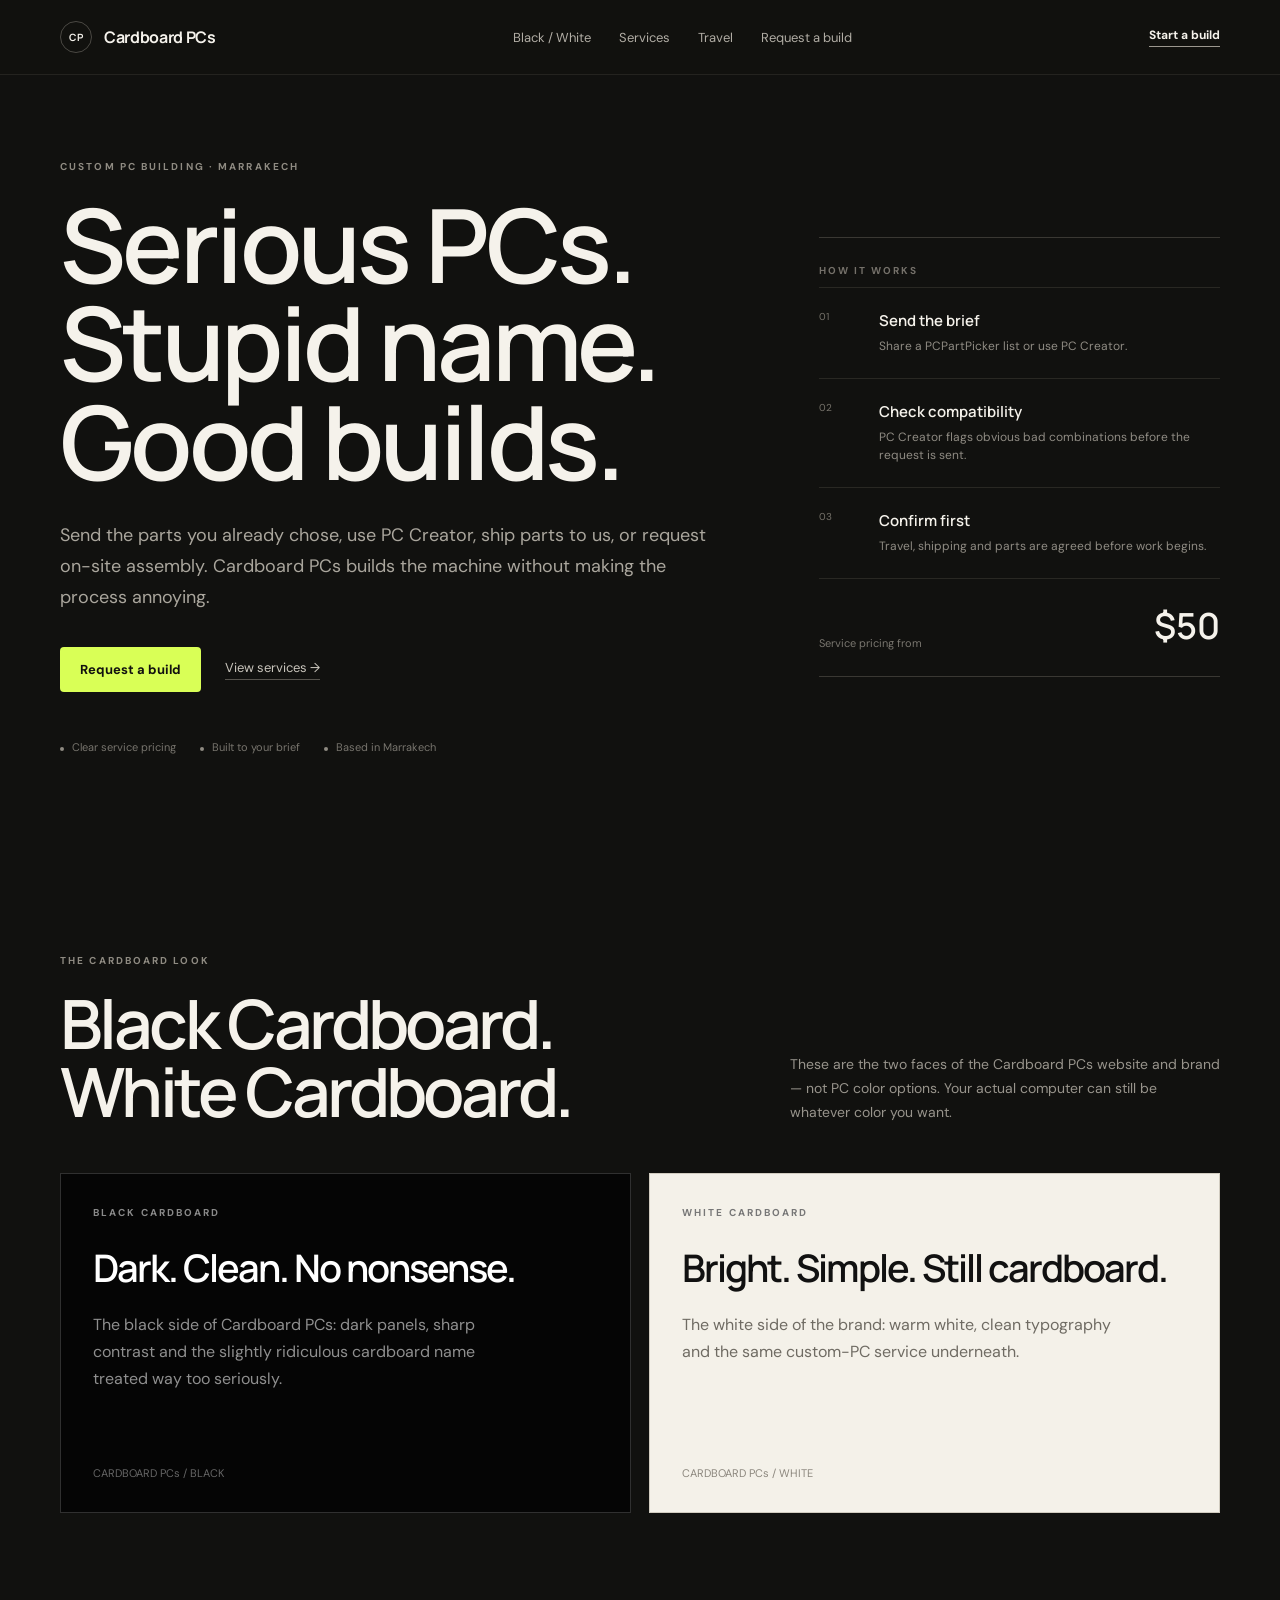
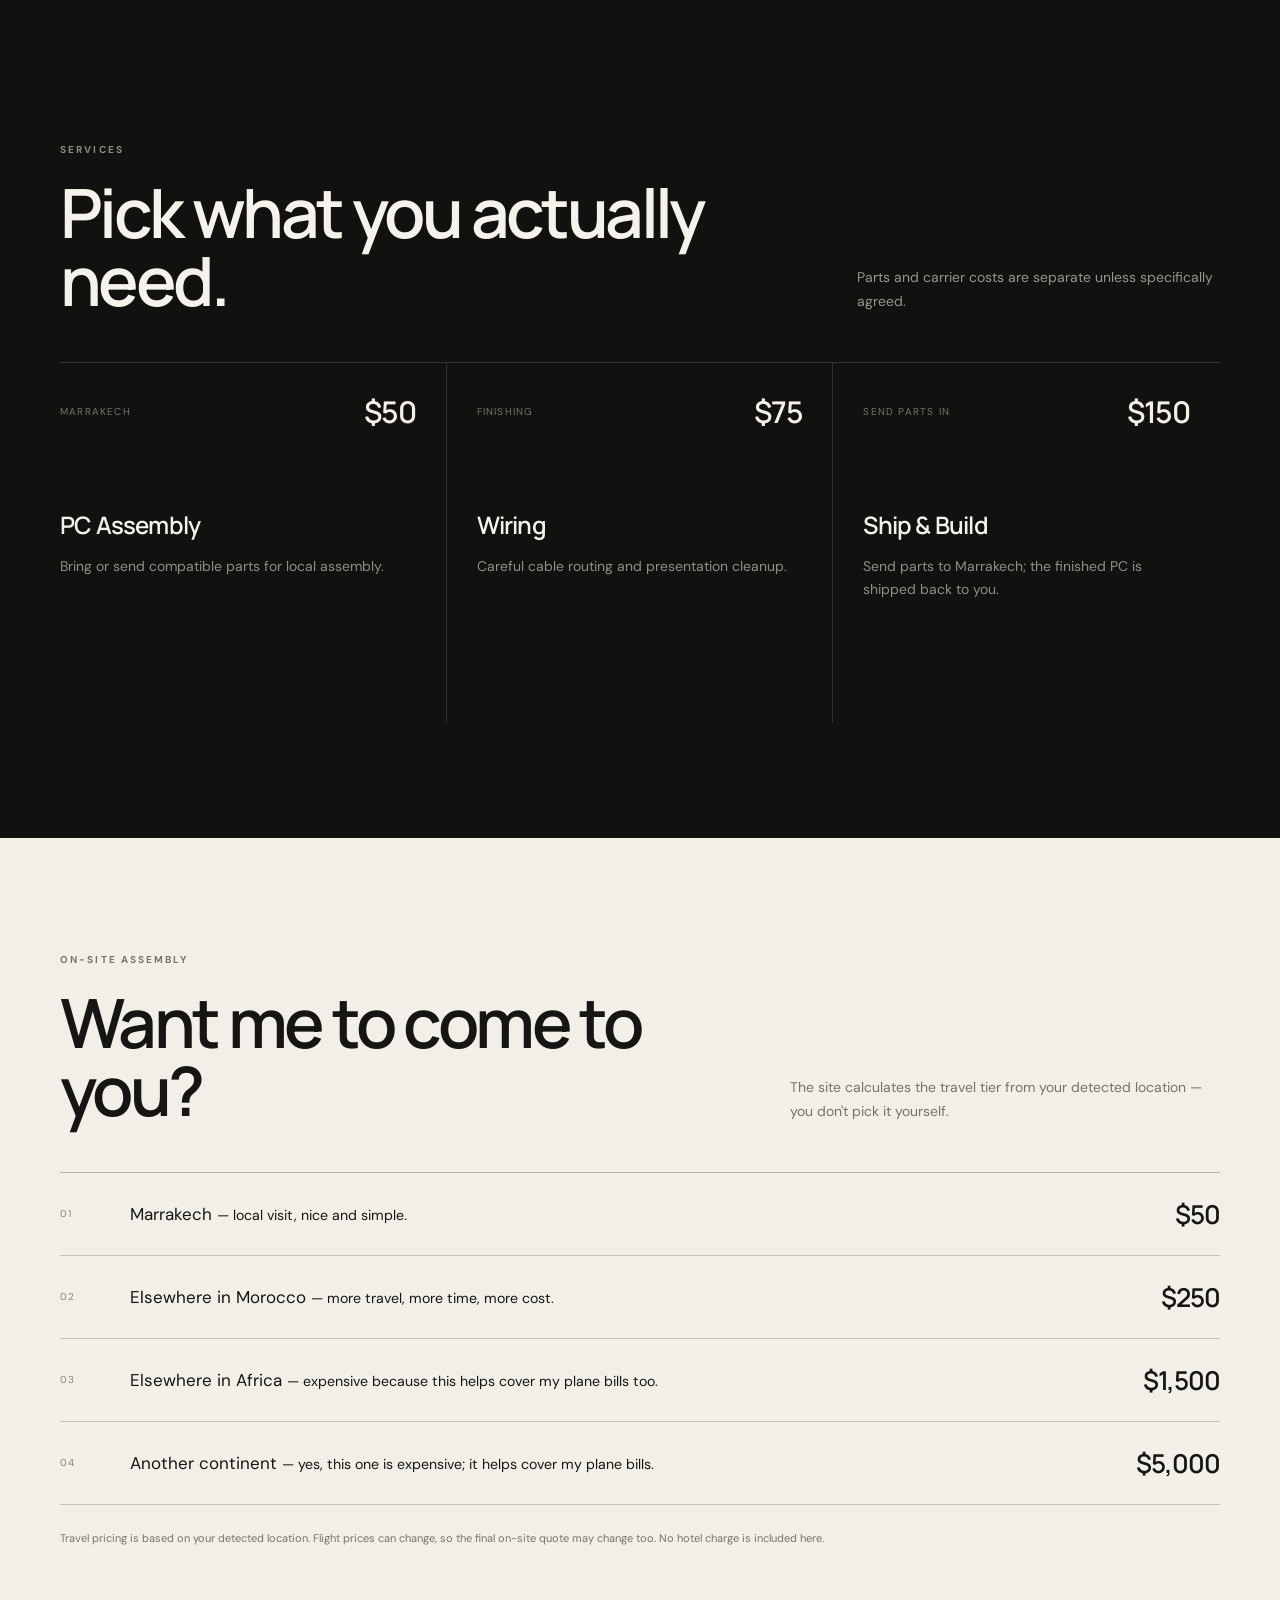
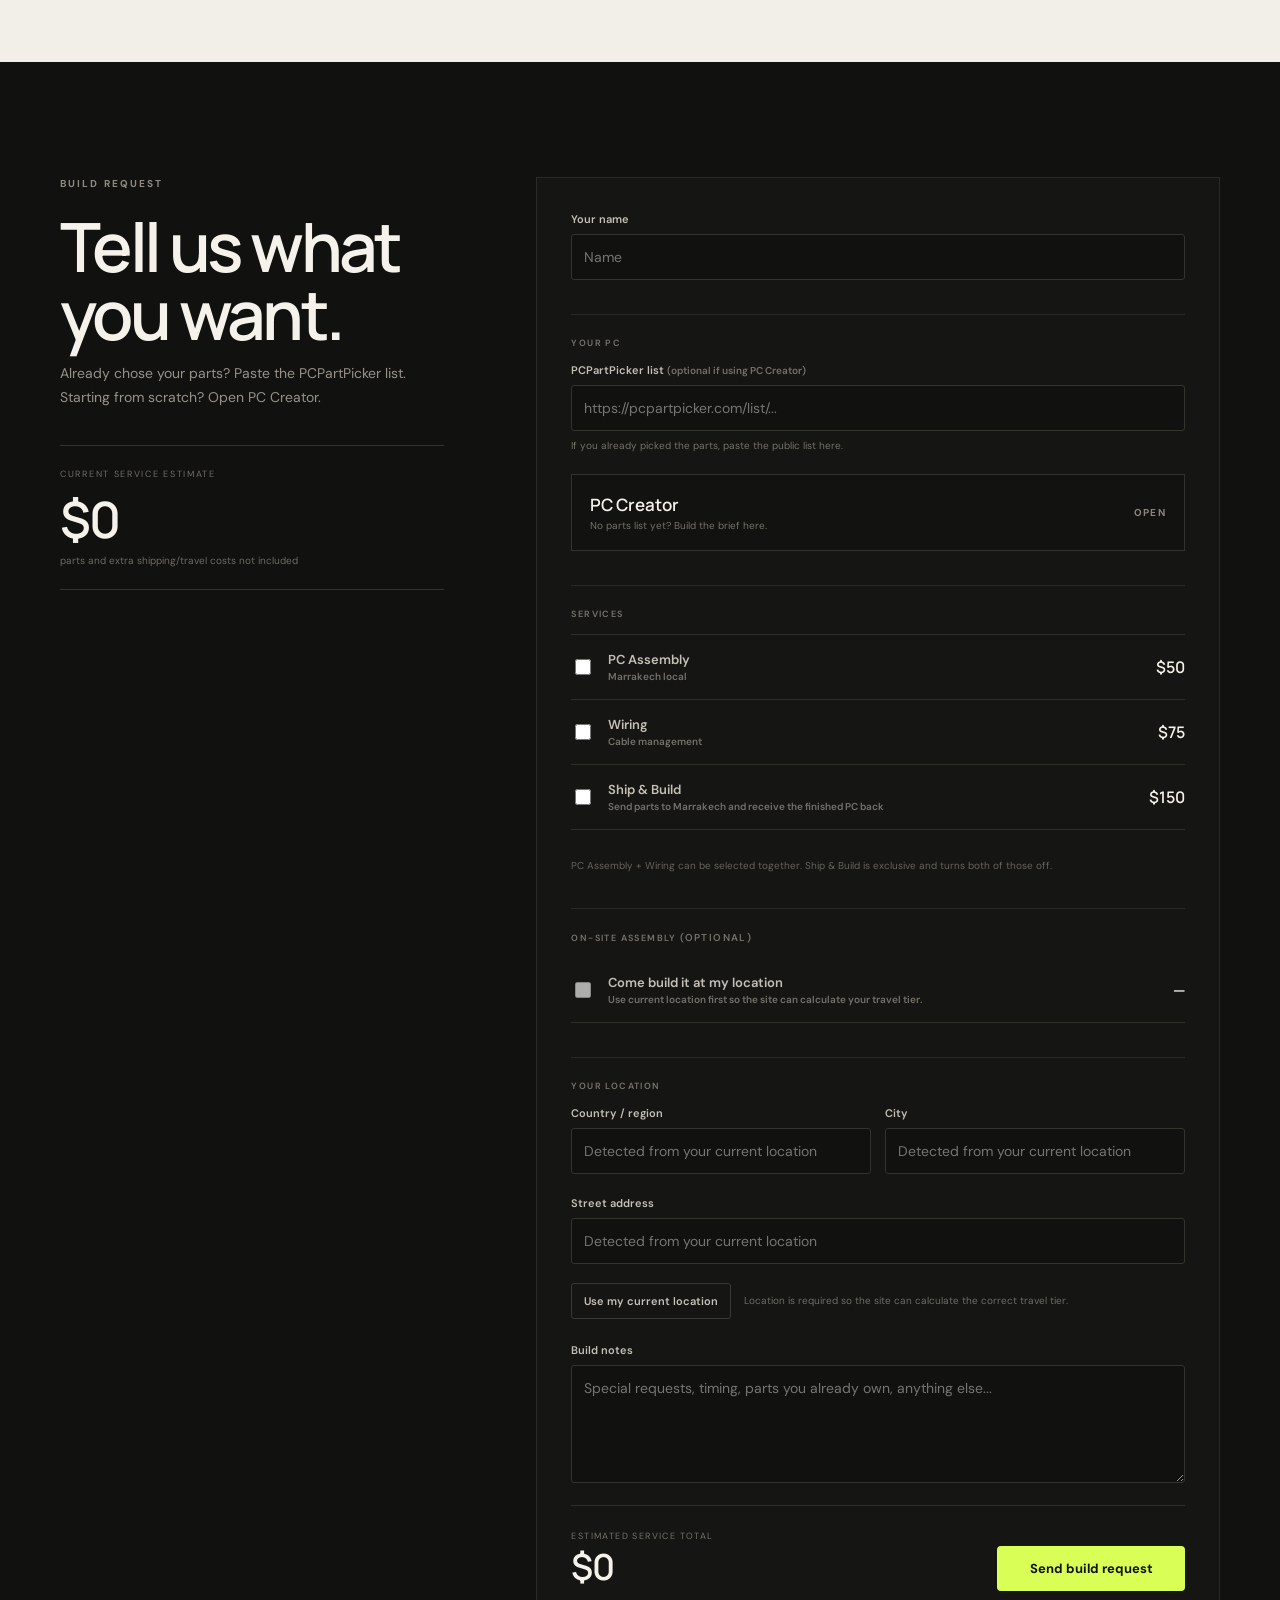
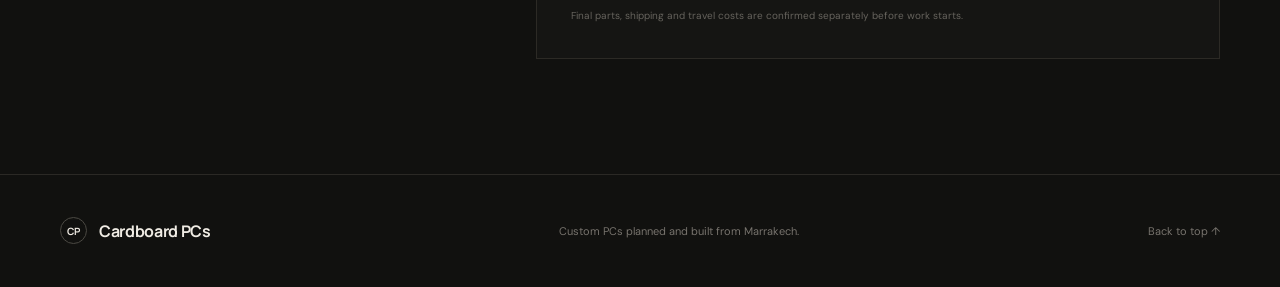
==== commit 0cf7cb3e: "Move Black and White Cardboard into site branding" ====
--- a/index.html
+++ b/index.html
@@ -6,17 +6,20 @@
   <title>Cardboard PCs — Custom PC Building</title>
   <link rel="preconnect" href="https://fonts.googleapis.com"><link rel="preconnect" href="https://fonts.gstatic.com" crossorigin><link href="https://fonts.googleapis.com/css2?family=DM+Sans:wght@400;500;600;700&family=Manrope:wght@500;600;700&display=swap" rel="stylesheet"><link rel="stylesheet" href="style.css"><link rel="stylesheet" href="compatibility.css">
 </head><body>
-<header class="site-header"><nav class="wrap nav"><a class="brand" href="#top"><span class="mark">CP</span><span>Cardboard PCs</span></a><div class="nav-links"><a href="#services">Services</a><a href="#delivery">Travel</a><a href="#order">Request a build</a></div><a class="nav-cta" href="#order">Start a build</a></nav></header>
+<header class="site-header"><nav class="wrap nav"><a class="brand" href="#top"><span class="mark">CP</span><span>Cardboard PCs</span></a><div class="nav-links"><a href="#editions">Black / White</a><a href="#services">Services</a><a href="#delivery">Travel</a><a href="#order">Request a build</a></div><a class="nav-cta" href="#order">Start a build</a></nav></header>
 <main id="top">
 <section class="hero wrap"><div class="hero-copy"><p class="eyebrow">CUSTOM PC BUILDING · MARRAKECH</p><h1>Serious PCs. Stupid name. Good builds.</h1><p class="lead">Send the parts you already chose, use PC Creator, ship parts to us, or request on-site assembly. Cardboard PCs builds the machine without making the process annoying.</p><div class="hero-actions"><a class="button primary" href="#order">Request a build</a><a class="text-link" href="#services">View services →</a></div><div class="trust-row"><span>Clear service pricing</span><span>Built to your brief</span><span>Based in Marrakech</span></div></div><aside class="hero-panel"><p class="panel-kicker">HOW IT WORKS</p><ol class="process-list"><li><span>01</span><div><b>Send the brief</b><p>Share a PCPartPicker list or use PC Creator.</p></div></li><li><span>02</span><div><b>Check compatibility</b><p>PC Creator flags obvious bad combinations before the request is sent.</p></div></li><li><span>03</span><div><b>Confirm first</b><p>Travel, shipping and parts are agreed before work begins.</p></div></li></ol><div class="panel-foot"><span>Service pricing from</span><strong>$50</strong></div></aside></section>
+
+<section id="editions" class="section wrap"><div class="section-head"><div><p class="eyebrow">THE CARDBOARD LOOK</p><h2>Black Cardboard. White Cardboard.</h2></div><p>These are the two faces of the Cardboard PCs website and brand — not PC color options. Your actual computer can still be whatever color you want.</p></div><div style="display:grid;grid-template-columns:repeat(auto-fit,minmax(260px,1fr));gap:18px"><article style="min-height:340px;background:#050505;border:1px solid #303030;padding:32px;display:flex;flex-direction:column;justify-content:space-between"><div><p class="eyebrow" style="color:#8a8a8a">BLACK CARDBOARD</p><h3 style="font:600 38px 'Manrope',sans-serif;letter-spacing:-2px;margin:18px 0;color:#fff">Dark. Clean. No nonsense.</h3><p style="color:#8f8f8f;line-height:1.7;max-width:430px">The black side of Cardboard PCs: dark panels, sharp contrast and the slightly ridiculous cardboard name treated way too seriously.</p></div><span style="font-size:11px;color:#666">CARDBOARD PCs / BLACK</span></article><article style="min-height:340px;background:#f4f1e9;border:1px solid #d1ccc0;padding:32px;display:flex;flex-direction:column;justify-content:space-between;color:#111"><div><p class="eyebrow" style="color:#777">WHITE CARDBOARD</p><h3 style="font:600 38px 'Manrope',sans-serif;letter-spacing:-2px;margin:18px 0;color:#111">Bright. Simple. Still cardboard.</h3><p style="color:#6f6b63;line-height:1.7;max-width:430px">The white side of the brand: warm white, clean typography and the same custom-PC service underneath.</p></div><span style="font-size:11px;color:#8b867d">CARDBOARD PCs / WHITE</span></article></div></section>
+
 <section id="services" class="section wrap"><div class="section-head"><div><p class="eyebrow">SERVICES</p><h2>Pick what you actually need.</h2></div><p>Parts and carrier costs are separate unless specifically agreed.</p></div><div class="cards"><article class="service-card"><div class="card-top"><span>Marrakech</span><b>$50</b></div><h3>PC Assembly</h3><p>Bring or send compatible parts for local assembly.</p></article><article class="service-card"><div class="card-top"><span>Finishing</span><b>$75</b></div><h3>Wiring</h3><p>Careful cable routing and presentation cleanup.</p></article><article class="service-card"><div class="card-top"><span>Send parts in</span><b>$150</b></div><h3>Ship & Build</h3><p>Send parts to Marrakech; the finished PC is shipped back to you.</p></article></div></section>
 <section id="delivery" class="section delivery-section"><div class="wrap"><div class="section-head inverse"><div><p class="eyebrow">ON-SITE ASSEMBLY</p><h2>Want me to come to you?</h2></div><p>The site calculates the travel tier from your detected location — you don't pick it yourself.</p></div><div class="delivery-list"><div><span>01</span><p>Marrakech <small>— local visit, nice and simple.</small></p><strong>$50</strong></div><div><span>02</span><p>Elsewhere in Morocco <small>— more travel, more time, more cost.</small></p><strong>$250</strong></div><div><span>03</span><p>Elsewhere in Africa <small>— expensive because this helps cover my plane bills too.</small></p><strong>$1,500</strong></div><div><span>04</span><p>Another continent <small>— yes, this one is expensive; it helps cover my plane bills.</small></p><strong>$5,000</strong></div></div><p class="fineprint">Travel pricing is based on your detected location. Flight prices can change, so the final on-site quote may change too. No hotel charge is included here.</p></div></section>
 <section id="order" class="section wrap order-section"><div class="order-intro"><p class="eyebrow">BUILD REQUEST</p><h2>Tell us what you want.</h2><p>Already chose your parts? Paste the PCPartPicker list. Starting from scratch? Open PC Creator.</p><div class="estimate-card"><small>CURRENT SERVICE ESTIMATE</small><strong id="bigTotal">$0</strong><span>parts and extra shipping/travel costs not included</span></div></div>
 <form id="buildForm" class="order-form" action="https://formsubmit.co/i.highkey.do.yt.gng@gmail.com" method="POST"><input type="hidden" name="_subject" value="New Cardboard PCs Request"><input type="hidden" name="_template" value="table"><input type="hidden" name="_captcha" value="false"><input type="hidden" name="_next" value="https://veritylolpoopoo.github.io/MasterBuilder/thanks.html"><input type="hidden" id="estimateField" name="Estimated Service Total" value="$0"><input type="hidden" id="coordinates" name="Detected Coordinates"><input type="hidden" id="travelTier" name="Detected Travel Tier"><input type="hidden" id="travelFee" name="Detected Travel Fee" value="0"><input type="hidden" id="compatibilityResultField" name="Compatibility Check" value="Not checked">
 <label><span>Your name</span><input name="Customer Name" autocomplete="name" placeholder="Name" required></label><div class="field-title">Your PC</div><label><span>PCPartPicker list <small>(optional if using PC Creator)</small></span><input id="pcpp" type="url" name="PCPartPicker Link" placeholder="https://pcpartpicker.com/list/..."><small id="pcppHelp">If you already picked the parts, paste the public list here.</small></label>
-<details class="pc-creator" id="pcCreator"><summary><span><b>PC Creator</b><small>No parts list yet? Build the brief here.</small></span><strong>Open</strong></summary><div class="creator-body"><p class="creator-copy">Give us the budget and what matters to you. We’ll use it to plan the parts.</p><div class="form-grid two"><label><span>PC budget</span><input id="budget" type="number" name="PC Creator — Budget" min="100" step="1" placeholder="Example: 1500"></label><label><span>Build color</span><select name="PC Creator — Color"><option>No preference</option><option>Black Cardboard</option><option>White Cardboard</option><option>Black & white</option><option>Pink</option><option>Blue</option><option>Red</option><option>Custom / other</option></select></label></div><div class="form-grid two"><label><span>Main use</span><select id="mainUse" name="PC Creator — Main Use"><option>Gaming</option><option>Gaming + streaming</option><option>School / everyday use</option><option>Video editing</option><option>3D / rendering</option><option>AI / development</option><option>Cybersecurity / virtual machines</option><option>Mixed use</option></select></label><label><span>Gaming target</span><select id="gamingTarget" name="PC Creator — Gaming Target"><option>Not important</option><option>1080p high FPS</option><option>1440p high FPS</option><option>4K gaming</option><option>Maximum performance</option></select></label></div><div class="form-grid two"><label><span>Lighting</span><select name="PC Creator — RGB"><option>No preference</option><option>No RGB</option><option>Subtle RGB</option><option>Lots of RGB</option><option>Maximum RGB</option></select></label><label><span>Case size</span><select id="caseSize" name="PC Creator — Size"><option>No preference</option><option>Small / compact</option><option>Mid tower</option><option>Large showcase build</option></select></label></div><div class="form-grid two"><label><span>Noise</span><select name="PC Creator — Noise"><option>No preference</option><option>As quiet as possible</option><option>Balanced</option><option>Performance first</option></select></label><label><span>Brand preference</span><select name="PC Creator — Brand Preference"><option>No preference</option><option>AMD CPU preferred</option><option>Intel CPU preferred</option><option>NVIDIA GPU preferred</option><option>AMD GPU preferred</option></select></label></div><label><span>Specific parts you're thinking about</span><textarea id="specificParts" name="PC Creator — Specific Parts" rows="4" placeholder="Example: RTX 5090, Ryzen 9 9950X3D, tiny ITX case, 850W PSU..."></textarea><small>Type any parts you already want. The checker will look for obvious conflicts.</small></label><label><span>Anything else?</span><textarea name="PC Creator — Extra Preferences" rows="4" placeholder="Storage, Wi-Fi, looks, upgradeability, or anything else."></textarea></label>
+<details class="pc-creator" id="pcCreator"><summary><span><b>PC Creator</b><small>No parts list yet? Build the brief here.</small></span><strong>Open</strong></summary><div class="creator-body"><p class="creator-copy">Give us the budget and what matters to you. We’ll use it to plan the parts.</p><div class="form-grid two"><label><span>PC budget</span><input id="budget" type="number" name="PC Creator — Budget" min="100" step="1" placeholder="Example: 1500"></label><label><span>Build color</span><select name="PC Creator — Color"><option>No preference</option><option>Black</option><option>White</option><option>Black & white</option><option>Pink</option><option>Blue</option><option>Red</option><option>Custom / other</option></select></label></div><div class="form-grid two"><label><span>Main use</span><select id="mainUse" name="PC Creator — Main Use"><option>Gaming</option><option>Gaming + streaming</option><option>School / everyday use</option><option>Video editing</option><option>3D / rendering</option><option>AI / development</option><option>Cybersecurity / virtual machines</option><option>Mixed use</option></select></label><label><span>Gaming target</span><select id="gamingTarget" name="PC Creator — Gaming Target"><option>Not important</option><option>1080p high FPS</option><option>1440p high FPS</option><option>4K gaming</option><option>Maximum performance</option></select></label></div><div class="form-grid two"><label><span>Lighting</span><select name="PC Creator — RGB"><option>No preference</option><option>No RGB</option><option>Subtle RGB</option><option>Lots of RGB</option><option>Maximum RGB</option></select></label><label><span>Case size</span><select id="caseSize" name="PC Creator — Size"><option>No preference</option><option>Small / compact</option><option>Mid tower</option><option>Large showcase build</option></select></label></div><div class="form-grid two"><label><span>Noise</span><select name="PC Creator — Noise"><option>No preference</option><option>As quiet as possible</option><option>Balanced</option><option>Performance first</option></select></label><label><span>Brand preference</span><select name="PC Creator — Brand Preference"><option>No preference</option><option>AMD CPU preferred</option><option>Intel CPU preferred</option><option>NVIDIA GPU preferred</option><option>AMD GPU preferred</option></select></label></div><label><span>Specific parts you're thinking about</span><textarea id="specificParts" name="PC Creator — Specific Parts" rows="4" placeholder="Example: RTX 5090, Ryzen 9 9950X3D, tiny ITX case, 850W PSU..."></textarea><small>Type any parts you already want. The checker will look for obvious conflicts.</small></label><label><span>Anything else?</span><textarea name="PC Creator — Extra Preferences" rows="4" placeholder="Storage, Wi-Fi, looks, upgradeability, or anything else."></textarea></label>
 <div class="compatibility-box" id="compatibilityBox" data-state="idle"><div class="compatibility-head"><span class="compatibility-dot" id="compatibilityDot"></span><div><b>Compatibility check</b><small id="compatibilityStatus">Not checked yet.</small></div></div><button type="button" class="location-btn" id="compatibilityBtn">Check compatibility</button><ul id="compatibilityList"></ul></div>
 </div></details>
 <div class="field-title">Services</div><div class="option-grid"><label class="option"><input id="assemblyService" class="priced" type="checkbox" name="PC Assembly" value="Yes — $50" data-price="50" onclick="if(this.checked){document.getElementById('shipBuildService').checked=false}"><span><b>PC Assembly</b><small>Marrakech local</small></span><strong>$50</strong></label><label class="option"><input id="wiringService" class="priced" type="checkbox" name="Wiring" value="Yes — $75" data-price="75" onclick="if(this.checked){document.getElementById('shipBuildService').checked=false}"><span><b>Wiring</b><small>Cable management</small></span><strong>$75</strong></label><label class="option"><input id="shipBuildService" class="priced" type="checkbox" name="Ship and Build" value="Yes — $150" data-price="150" onclick="if(this.checked){document.getElementById('assemblyService').checked=false;document.getElementById('wiringService').checked=false}"><span><b>Ship & Build</b><small>Send parts to Marrakech and receive the finished PC back</small></span><strong>$150</strong></label></div><p class="form-note">PC Assembly + Wiring can be selected together. Ship & Build is exclusive and turns both of those off.</p>
 <div class="field-title">On-site assembly <small>(optional)</small></div><label class="option"><input id="onsiteRequest" type="checkbox" name="On-site Assembly Requested" value="Yes" disabled><span><b>Come build it at my location</b><small id="onsiteStatus">Use current location first so the site can calculate your travel tier.</small></span><strong id="onsitePrice">—</strong></label>
-<div class="field-title">Your location</div><div class="form-grid two"><label><span>Country / region</span><input id="country" name="Country or Region" placeholder="Detected from your current location" readonly></label><label><span>City</span><input id="city" name="City" placeholder="Detected from your current location" readonly></label></div><label><span>Street address</span><input id="address" name="Street Address" placeholder="Detected from your current location" readonly></label><div class="location-row"><button class="location-btn" id="locateBtn" type="button">Use my current location</button><span id="locationStatus">Location is required so the site can calculate the correct travel tier.</span></div><label><span>Build notes</span><textarea name="Customer Notes" rows="5" placeholder="Special requests, timing, parts you already own, anything else..."></textarea></label><div class="form-total"><div><small>ESTIMATED SERVICE TOTAL</small><strong id="total">$0</strong></div><button class="button primary submit" type="submit">Send build request</button></div><p class="form-note">Final parts, shipping and travel costs are confirmed separately before work starts.</p></form></section></main><footer><div class="wrap footer-inner"><div class="brand"><span class="mark">CP</span><span>Cardboard PCs</span></div><p>Custom PCs planned and built from Marrakech.</p><a href="#top">Back to top ↑</a></div></footer><script src="script.js?v=20260825-10"></script></body></html>+<div class="field-title">Your location</div><div class="form-grid two"><label><span>Country / region</span><input id="country" name="Country or Region" placeholder="Detected from your current location" readonly></label><label><span>City</span><input id="city" name="City" placeholder="Detected from your current location" readonly></label></div><label><span>Street address</span><input id="address" name="Street Address" placeholder="Detected from your current location" readonly></label><div class="location-row"><button class="location-btn" id="locateBtn" type="button">Use my current location</button><span id="locationStatus">Location is required so the site can calculate the correct travel tier.</span></div><label><span>Build notes</span><textarea name="Customer Notes" rows="5" placeholder="Special requests, timing, parts you already own, anything else..."></textarea></label><div class="form-total"><div><small>ESTIMATED SERVICE TOTAL</small><strong id="total">$0</strong></div><button class="button primary submit" type="submit">Send build request</button></div><p class="form-note">Final parts, shipping and travel costs are confirmed separately before work starts.</p></form></section></main><footer><div class="wrap footer-inner"><div class="brand"><span class="mark">CP</span><span>Cardboard PCs</span></div><p>Custom PCs planned and built from Marrakech.</p><a href="#top">Back to top ↑</a></div></footer><script src="script.js?v=20260825-11"></script></body></html>
--- a/compatibility.css
+++ b/compatibility.css
@@ -0,0 +1 @@
+.compatibility-box{margin:24px 0 8px;padding:18px;border:1px solid #34322d;background:#0f0f0e;display:grid;gap:14px}.compatibility-head{display:flex;align-items:center;gap:11px}.compatibility-head>div{display:flex;flex-direction:column;gap:3px}.compatibility-head b{font:600 14px 'Manrope',sans-serif}.compatibility-head small{font-size:10px;color:#807c74}.compatibility-dot{width:9px;height:9px;border-radius:50%;background:#6c6962;box-shadow:0 0 0 4px rgba(108,105,98,.12)}.compatibility-box[data-state="compatible"]{border-color:#43523c}.compatibility-box[data-state="compatible"] .compatibility-dot{background:#8fcf72;box-shadow:0 0 0 4px rgba(143,207,114,.12)}.compatibility-box[data-state="warning"]{border-color:#665b35}.compatibility-box[data-state="warning"] .compatibility-dot{background:#e5c45a;box-shadow:0 0 0 4px rgba(229,196,90,.12)}.compatibility-box[data-state="incompatible"]{border-color:#713f3f}.compatibility-box[data-state="incompatible"] .compatibility-dot{background:#ef6e6e;box-shadow:0 0 0 4px rgba(239,110,110,.12)}#compatibilityList{margin:0;padding-left:18px;color:#a8a39a;font-size:11px;line-height:1.65}#compatibilityList:empty{display:none}#compatibilityList li+li{margin-top:6px}.compat-compatible{color:#9dcb8a}.compat-warning{color:#d8c071}.compat-incompatible{color:#e98282}.compatibility-box .location-btn{justify-self:start}
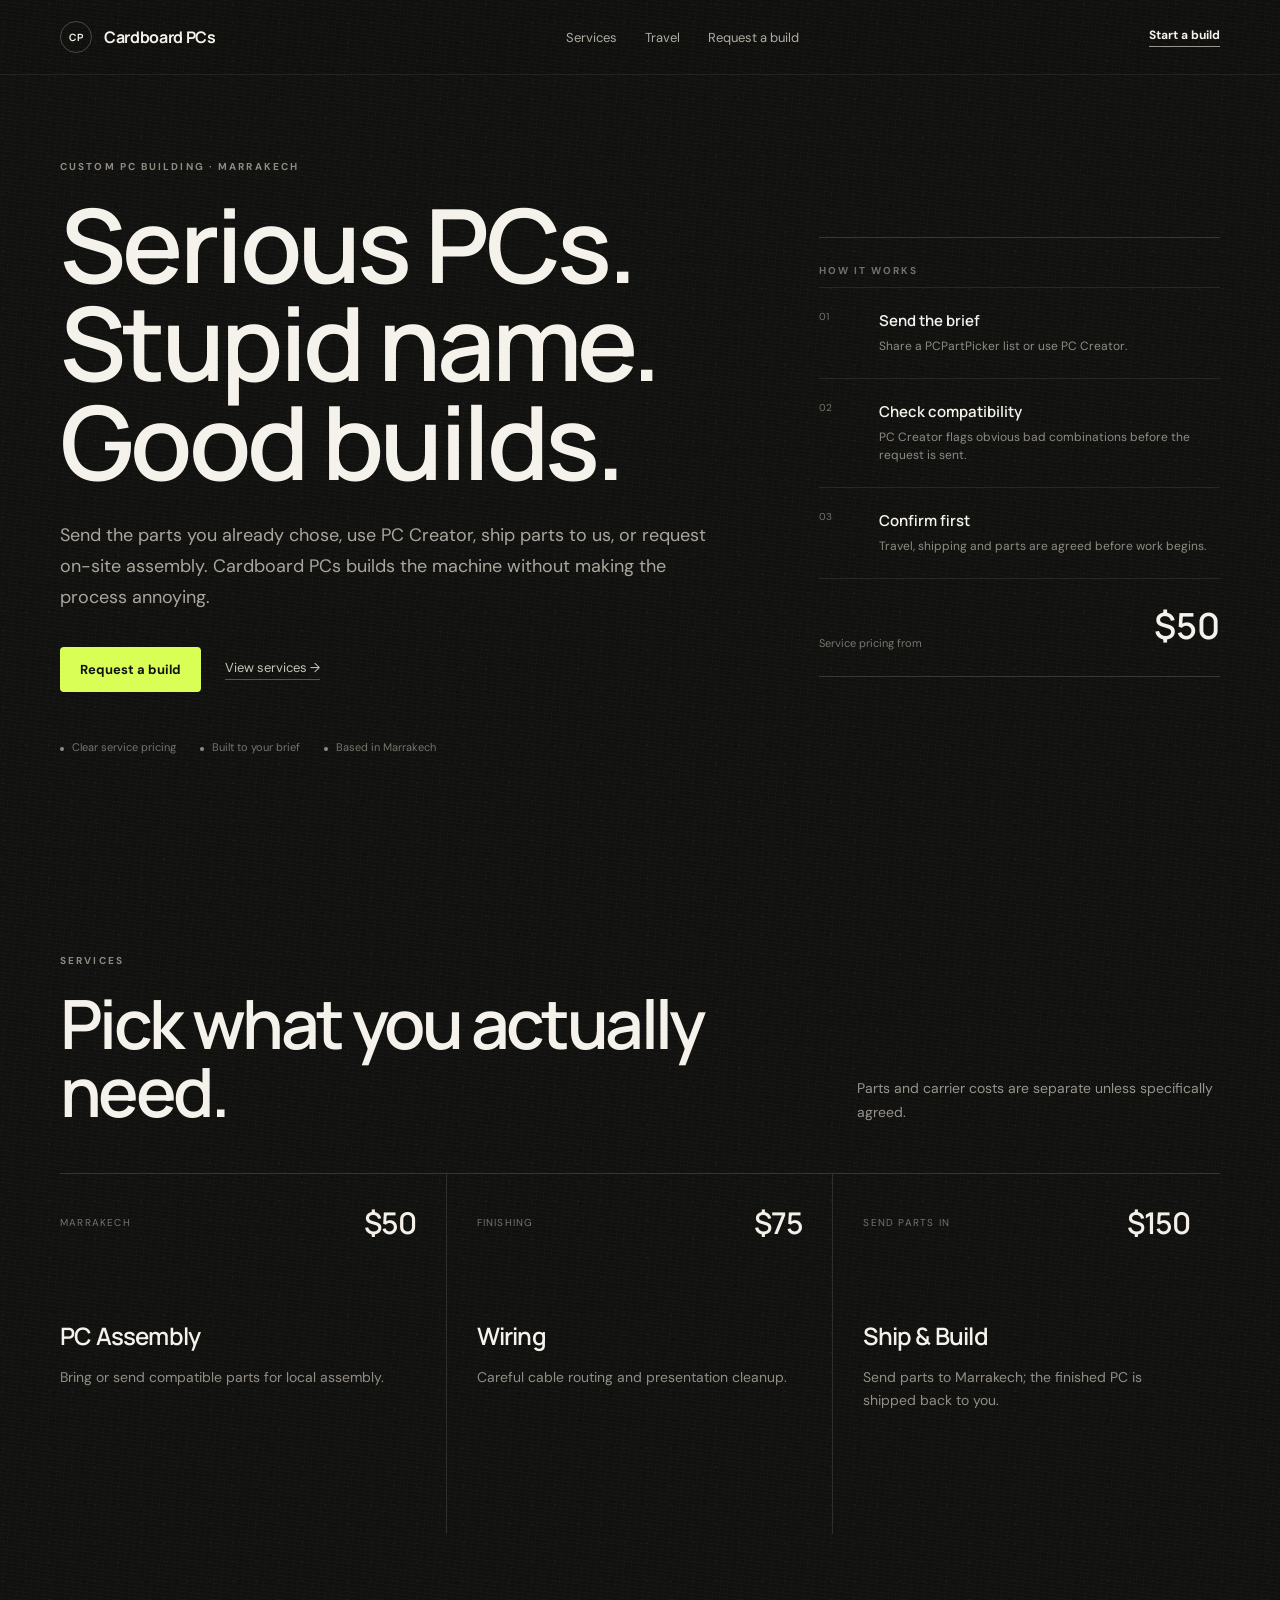
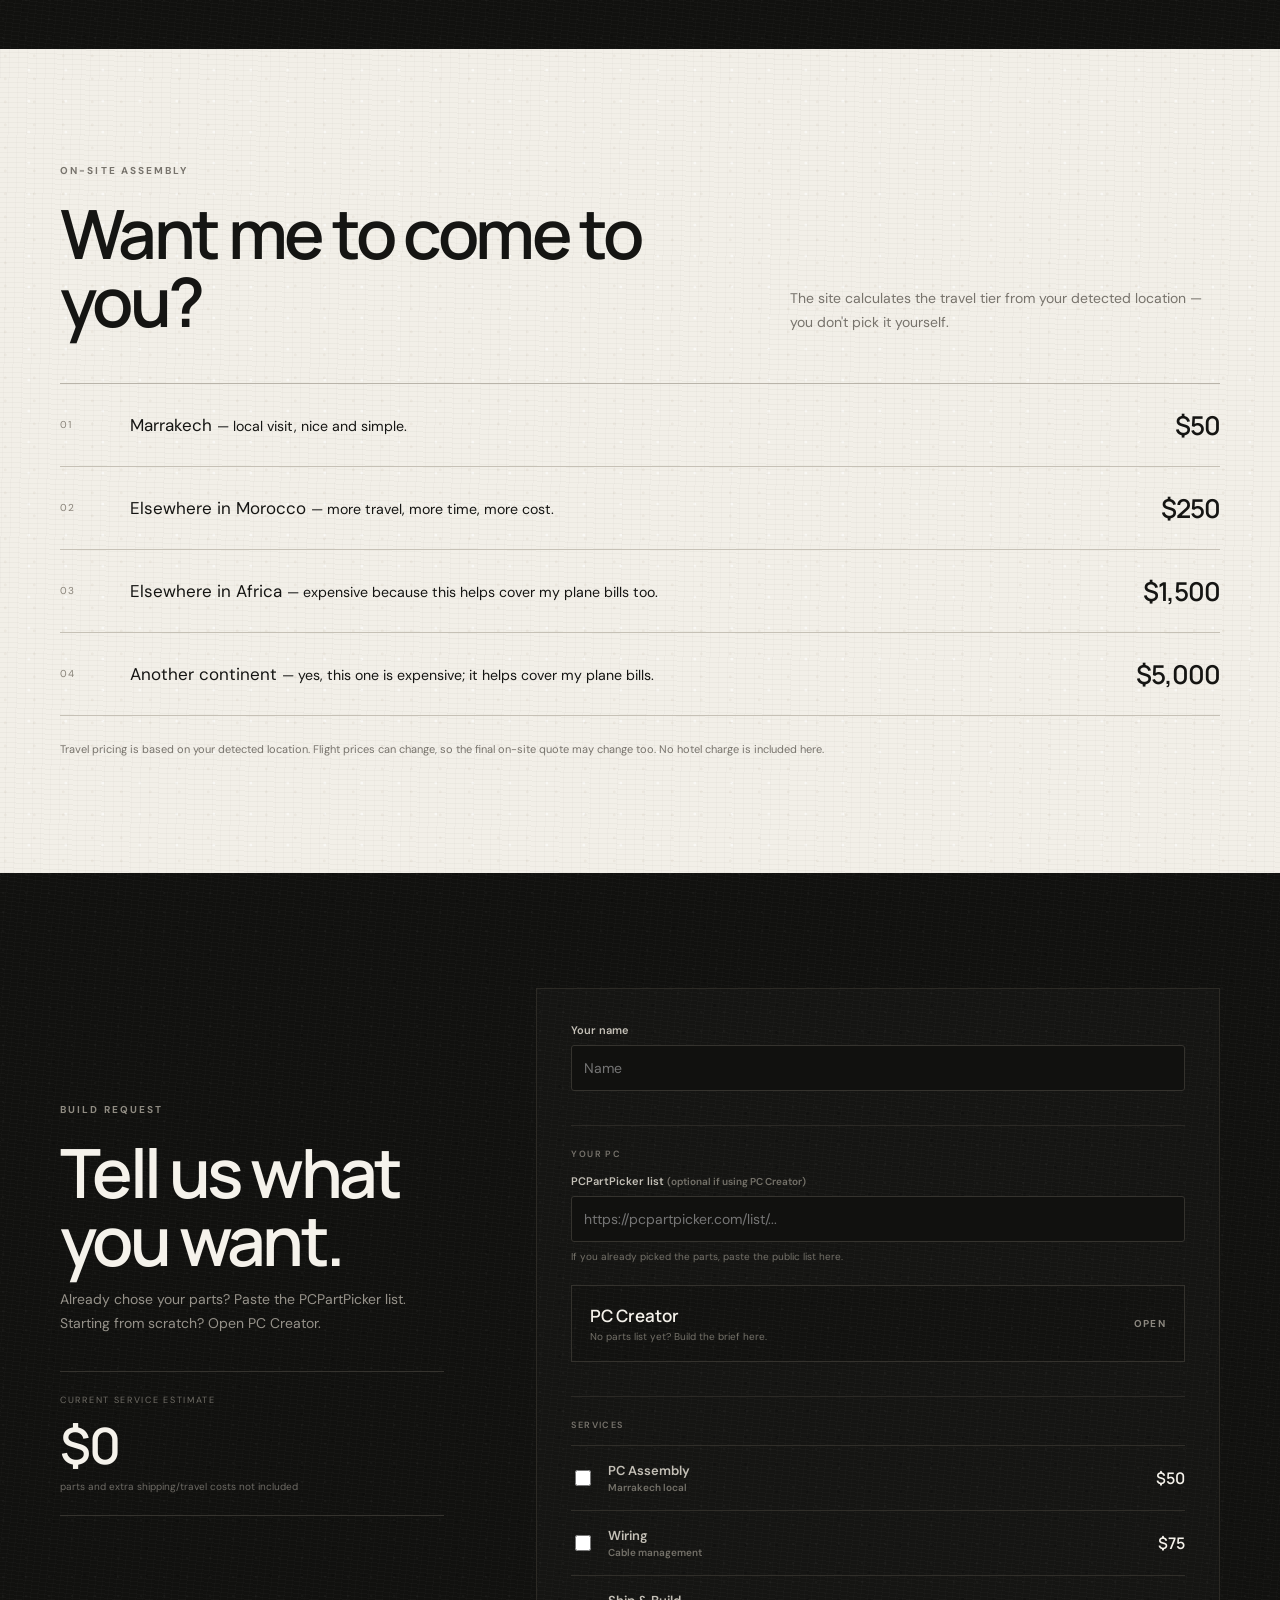
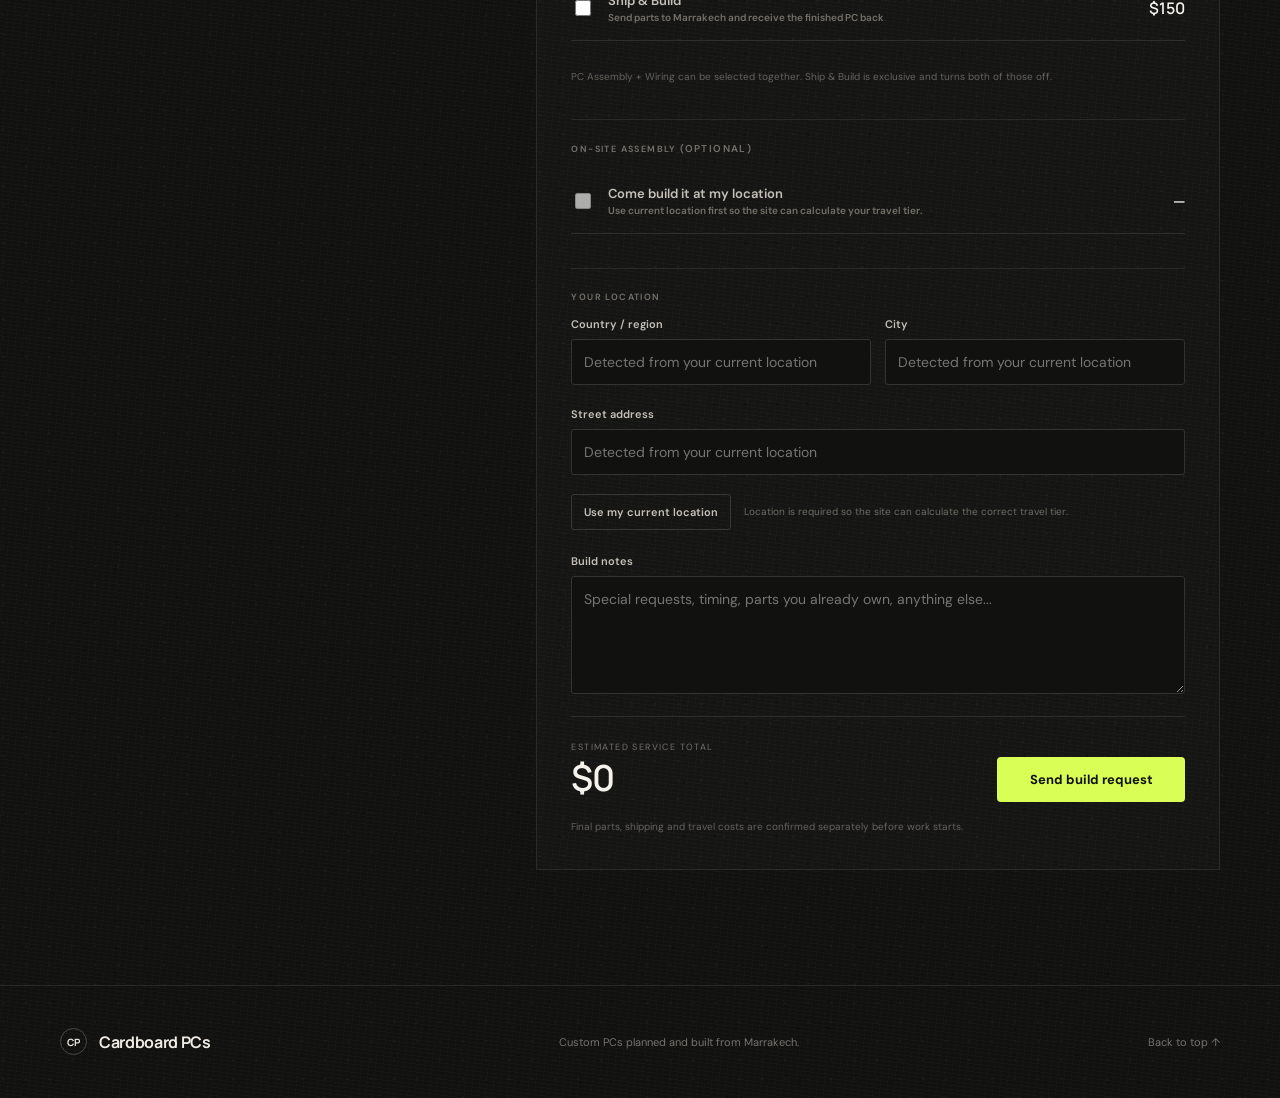
==== commit 5ec2c725: "Remove cardboard showcase and bust texture cache" ====
--- a/index.html
+++ b/index.html
@@ -4,14 +4,11 @@
   <meta charset="utf-8"><meta name="viewport" content="width=device-width,initial-scale=1">
   <meta name="description" content="Cardboard PCs custom PC building and on-site assembly from Marrakech."><meta name="theme-color" content="#0f0f0e">
   <title>Cardboard PCs — Custom PC Building</title>
-  <link rel="preconnect" href="https://fonts.googleapis.com"><link rel="preconnect" href="https://fonts.gstatic.com" crossorigin><link href="https://fonts.googleapis.com/css2?family=DM+Sans:wght@400;500;600;700&family=Manrope:wght@500;600;700&display=swap" rel="stylesheet"><link rel="stylesheet" href="style.css"><link rel="stylesheet" href="compatibility.css">
+  <link rel="preconnect" href="https://fonts.googleapis.com"><link rel="preconnect" href="https://fonts.gstatic.com" crossorigin><link href="https://fonts.googleapis.com/css2?family=DM+Sans:wght@400;500;600;700&family=Manrope:wght@500;600;700&display=swap" rel="stylesheet"><link rel="stylesheet" href="style.css"><link rel="stylesheet" href="compatibility.css?v=20260825-14">
 </head><body>
-<header class="site-header"><nav class="wrap nav"><a class="brand" href="#top"><span class="mark">CP</span><span>Cardboard PCs</span></a><div class="nav-links"><a href="#editions">Black / White</a><a href="#services">Services</a><a href="#delivery">Travel</a><a href="#order">Request a build</a></div><a class="nav-cta" href="#order">Start a build</a></nav></header>
+<header class="site-header"><nav class="wrap nav"><a class="brand" href="#top"><span class="mark">CP</span><span>Cardboard PCs</span></a><div class="nav-links"><a href="#services">Services</a><a href="#delivery">Travel</a><a href="#order">Request a build</a></div><a class="nav-cta" href="#order">Start a build</a></nav></header>
 <main id="top">
 <section class="hero wrap"><div class="hero-copy"><p class="eyebrow">CUSTOM PC BUILDING · MARRAKECH</p><h1>Serious PCs. Stupid name. Good builds.</h1><p class="lead">Send the parts you already chose, use PC Creator, ship parts to us, or request on-site assembly. Cardboard PCs builds the machine without making the process annoying.</p><div class="hero-actions"><a class="button primary" href="#order">Request a build</a><a class="text-link" href="#services">View services →</a></div><div class="trust-row"><span>Clear service pricing</span><span>Built to your brief</span><span>Based in Marrakech</span></div></div><aside class="hero-panel"><p class="panel-kicker">HOW IT WORKS</p><ol class="process-list"><li><span>01</span><div><b>Send the brief</b><p>Share a PCPartPicker list or use PC Creator.</p></div></li><li><span>02</span><div><b>Check compatibility</b><p>PC Creator flags obvious bad combinations before the request is sent.</p></div></li><li><span>03</span><div><b>Confirm first</b><p>Travel, shipping and parts are agreed before work begins.</p></div></li></ol><div class="panel-foot"><span>Service pricing from</span><strong>$50</strong></div></aside></section>
-
-<section id="editions" class="section wrap"><div class="section-head"><div><p class="eyebrow">THE CARDBOARD LOOK</p><h2>Black Cardboard. White Cardboard.</h2></div><p>These are the two faces of the Cardboard PCs website and brand — not PC color options. Your actual computer can still be whatever color you want.</p></div><div style="display:grid;grid-template-columns:repeat(auto-fit,minmax(260px,1fr));gap:18px"><article style="min-height:340px;background:#050505;border:1px solid #303030;padding:32px;display:flex;flex-direction:column;justify-content:space-between"><div><p class="eyebrow" style="color:#8a8a8a">BLACK CARDBOARD</p><h3 style="font:600 38px 'Manrope',sans-serif;letter-spacing:-2px;margin:18px 0;color:#fff">Dark. Clean. No nonsense.</h3><p style="color:#8f8f8f;line-height:1.7;max-width:430px">The black side of Cardboard PCs: dark panels, sharp contrast and the slightly ridiculous cardboard name treated way too seriously.</p></div><span style="font-size:11px;color:#666">CARDBOARD PCs / BLACK</span></article><article style="min-height:340px;background:#f4f1e9;border:1px solid #d1ccc0;padding:32px;display:flex;flex-direction:column;justify-content:space-between;color:#111"><div><p class="eyebrow" style="color:#777">WHITE CARDBOARD</p><h3 style="font:600 38px 'Manrope',sans-serif;letter-spacing:-2px;margin:18px 0;color:#111">Bright. Simple. Still cardboard.</h3><p style="color:#6f6b63;line-height:1.7;max-width:430px">The white side of the brand: warm white, clean typography and the same custom-PC service underneath.</p></div><span style="font-size:11px;color:#8b867d">CARDBOARD PCs / WHITE</span></article></div></section>
-
 <section id="services" class="section wrap"><div class="section-head"><div><p class="eyebrow">SERVICES</p><h2>Pick what you actually need.</h2></div><p>Parts and carrier costs are separate unless specifically agreed.</p></div><div class="cards"><article class="service-card"><div class="card-top"><span>Marrakech</span><b>$50</b></div><h3>PC Assembly</h3><p>Bring or send compatible parts for local assembly.</p></article><article class="service-card"><div class="card-top"><span>Finishing</span><b>$75</b></div><h3>Wiring</h3><p>Careful cable routing and presentation cleanup.</p></article><article class="service-card"><div class="card-top"><span>Send parts in</span><b>$150</b></div><h3>Ship & Build</h3><p>Send parts to Marrakech; the finished PC is shipped back to you.</p></article></div></section>
 <section id="delivery" class="section delivery-section"><div class="wrap"><div class="section-head inverse"><div><p class="eyebrow">ON-SITE ASSEMBLY</p><h2>Want me to come to you?</h2></div><p>The site calculates the travel tier from your detected location — you don't pick it yourself.</p></div><div class="delivery-list"><div><span>01</span><p>Marrakech <small>— local visit, nice and simple.</small></p><strong>$50</strong></div><div><span>02</span><p>Elsewhere in Morocco <small>— more travel, more time, more cost.</small></p><strong>$250</strong></div><div><span>03</span><p>Elsewhere in Africa <small>— expensive because this helps cover my plane bills too.</small></p><strong>$1,500</strong></div><div><span>04</span><p>Another continent <small>— yes, this one is expensive; it helps cover my plane bills.</small></p><strong>$5,000</strong></div></div><p class="fineprint">Travel pricing is based on your detected location. Flight prices can change, so the final on-site quote may change too. No hotel charge is included here.</p></div></section>
 <section id="order" class="section wrap order-section"><div class="order-intro"><p class="eyebrow">BUILD REQUEST</p><h2>Tell us what you want.</h2><p>Already chose your parts? Paste the PCPartPicker list. Starting from scratch? Open PC Creator.</p><div class="estimate-card"><small>CURRENT SERVICE ESTIMATE</small><strong id="bigTotal">$0</strong><span>parts and extra shipping/travel costs not included</span></div></div>
--- a/compatibility.css
+++ b/compatibility.css
@@ -1 +1,15 @@
-.compatibility-box{margin:24px 0 8px;padding:18px;border:1px solid #34322d;background:#0f0f0e;display:grid;gap:14px}.compatibility-head{display:flex;align-items:center;gap:11px}.compatibility-head>div{display:flex;flex-direction:column;gap:3px}.compatibility-head b{font:600 14px 'Manrope',sans-serif}.compatibility-head small{font-size:10px;color:#807c74}.compatibility-dot{width:9px;height:9px;border-radius:50%;background:#6c6962;box-shadow:0 0 0 4px rgba(108,105,98,.12)}.compatibility-box[data-state="compatible"]{border-color:#43523c}.compatibility-box[data-state="compatible"] .compatibility-dot{background:#8fcf72;box-shadow:0 0 0 4px rgba(143,207,114,.12)}.compatibility-box[data-state="warning"]{border-color:#665b35}.compatibility-box[data-state="warning"] .compatibility-dot{background:#e5c45a;box-shadow:0 0 0 4px rgba(229,196,90,.12)}.compatibility-box[data-state="incompatible"]{border-color:#713f3f}.compatibility-box[data-state="incompatible"] .compatibility-dot{background:#ef6e6e;box-shadow:0 0 0 4px rgba(239,110,110,.12)}#compatibilityList{margin:0;padding-left:18px;color:#a8a39a;font-size:11px;line-height:1.65}#compatibilityList:empty{display:none}#compatibilityList li+li{margin-top:6px}.compat-compatible{color:#9dcb8a}.compat-warning{color:#d8c071}.compat-incompatible{color:#e98282}.compatibility-box .location-btn{justify-self:start}+.compatibility-box{margin:24px 0 8px;padding:18px;border:1px solid #34322d;background:#0f0f0e;display:grid;gap:14px}.compatibility-head{display:flex;align-items:center;gap:11px}.compatibility-head>div{display:flex;flex-direction:column;gap:3px}.compatibility-head b{font:600 14px 'Manrope',sans-serif}.compatibility-head small{font-size:10px;color:#807c74}.compatibility-dot{width:9px;height:9px;border-radius:50%;background:#6c6962;box-shadow:0 0 0 4px rgba(108,105,98,.12)}.compatibility-box[data-state="compatible"]{border-color:#43523c}.compatibility-box[data-state="compatible"] .compatibility-dot{background:#8fcf72;box-shadow:0 0 0 4px rgba(143,207,114,.12)}.compatibility-box[data-state="warning"]{border-color:#665b35}.compatibility-box[data-state="warning"] .compatibility-dot{background:#e5c45a;box-shadow:0 0 0 4px rgba(229,196,90,.12)}.compatibility-box[data-state="incompatible"]{border-color:#713f3f}.compatibility-box[data-state="incompatible"] .compatibility-dot{background:#ef6e6e;box-shadow:0 0 0 4px rgba(239,110,110,.12)}#compatibilityList{margin:0;padding-left:18px;color:#a8a39a;font-size:11px;line-height:1.65}#compatibilityList:empty{display:none}#compatibilityList li+li{margin-top:6px}.compat-compatible{color:#9dcb8a}.compat-warning{color:#d8c071}.compat-incompatible{color:#e98282}.compatibility-box .location-btn{justify-self:start}
+
+/* Cardboard is the material language of the site, not a named theme. */
+#editions{display:none!important}.nav-links a[href="#editions"]{display:none!important}
+
+/* Dark cardboard: subtle fibers, scuffs and uneven ink on all black surfaces. */
+body,.site-header,.order-form,.pc-creator,.compatibility-box{background-color:#11110f;background-image:repeating-linear-gradient(7deg,rgba(255,255,255,.018) 0 1px,transparent 1px 4px),repeating-linear-gradient(96deg,rgba(255,255,255,.012) 0 1px,transparent 1px 7px),radial-gradient(circle at 14% 22%,rgba(255,255,255,.022) 0 1px,transparent 1.5px),radial-gradient(circle at 73% 61%,rgba(0,0,0,.18) 0 1px,transparent 2px);background-size:auto,auto,23px 19px,31px 27px}
+.site-header{background-color:rgba(17,17,15,.96)}
+.order-form{background-color:#151513}.pc-creator{background-color:#121210}.compatibility-box{background-color:#0f0f0e}
+
+/* Cream cardboard: visible paper fibers and faint compression lines. */
+.delivery-section{background-color:#f2efe8;background-image:repeating-linear-gradient(2deg,rgba(78,65,43,.035) 0 1px,transparent 1px 5px),repeating-linear-gradient(91deg,rgba(78,65,43,.025) 0 1px,transparent 1px 9px),radial-gradient(circle at 18% 30%,rgba(111,87,55,.055) 0 1px,transparent 1.8px),radial-gradient(circle at 78% 68%,rgba(255,255,255,.55) 0 1px,transparent 1.8px);background-size:auto,auto,29px 23px,37px 31px}
+
+/* Keep the texture tactile but premium instead of noisy. */
+.hero,.section:not(.delivery-section),footer{position:relative}.hero:before,.section:not(.delivery-section):before,footer:before{content:"";position:absolute;inset:0;pointer-events:none;opacity:.16;background-image:linear-gradient(90deg,transparent 0 48%,rgba(255,255,255,.018) 50%,transparent 52%),linear-gradient(0deg,transparent 0 48%,rgba(255,255,255,.012) 50%,transparent 52%);background-size:96px 96px;mix-blend-mode:soft-light}.hero>* ,.section>* ,footer>*{position:relative;z-index:1}
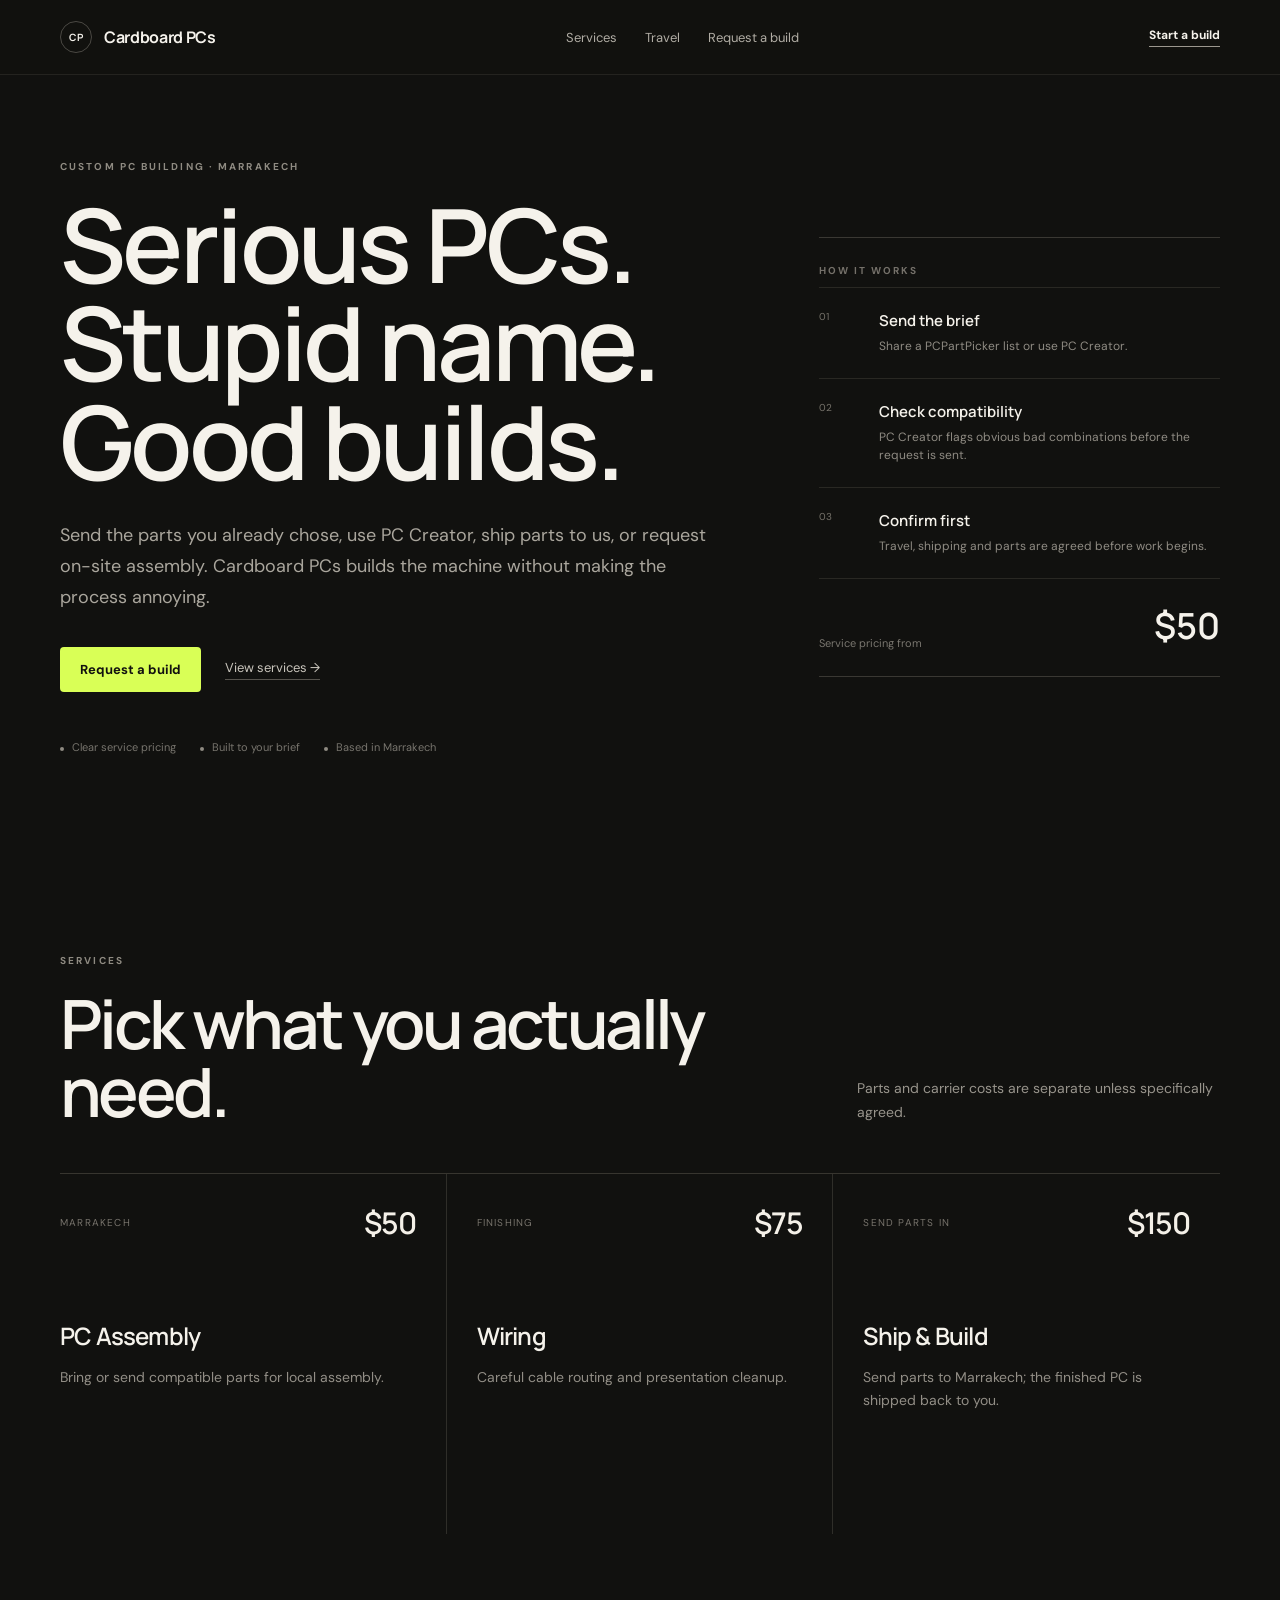
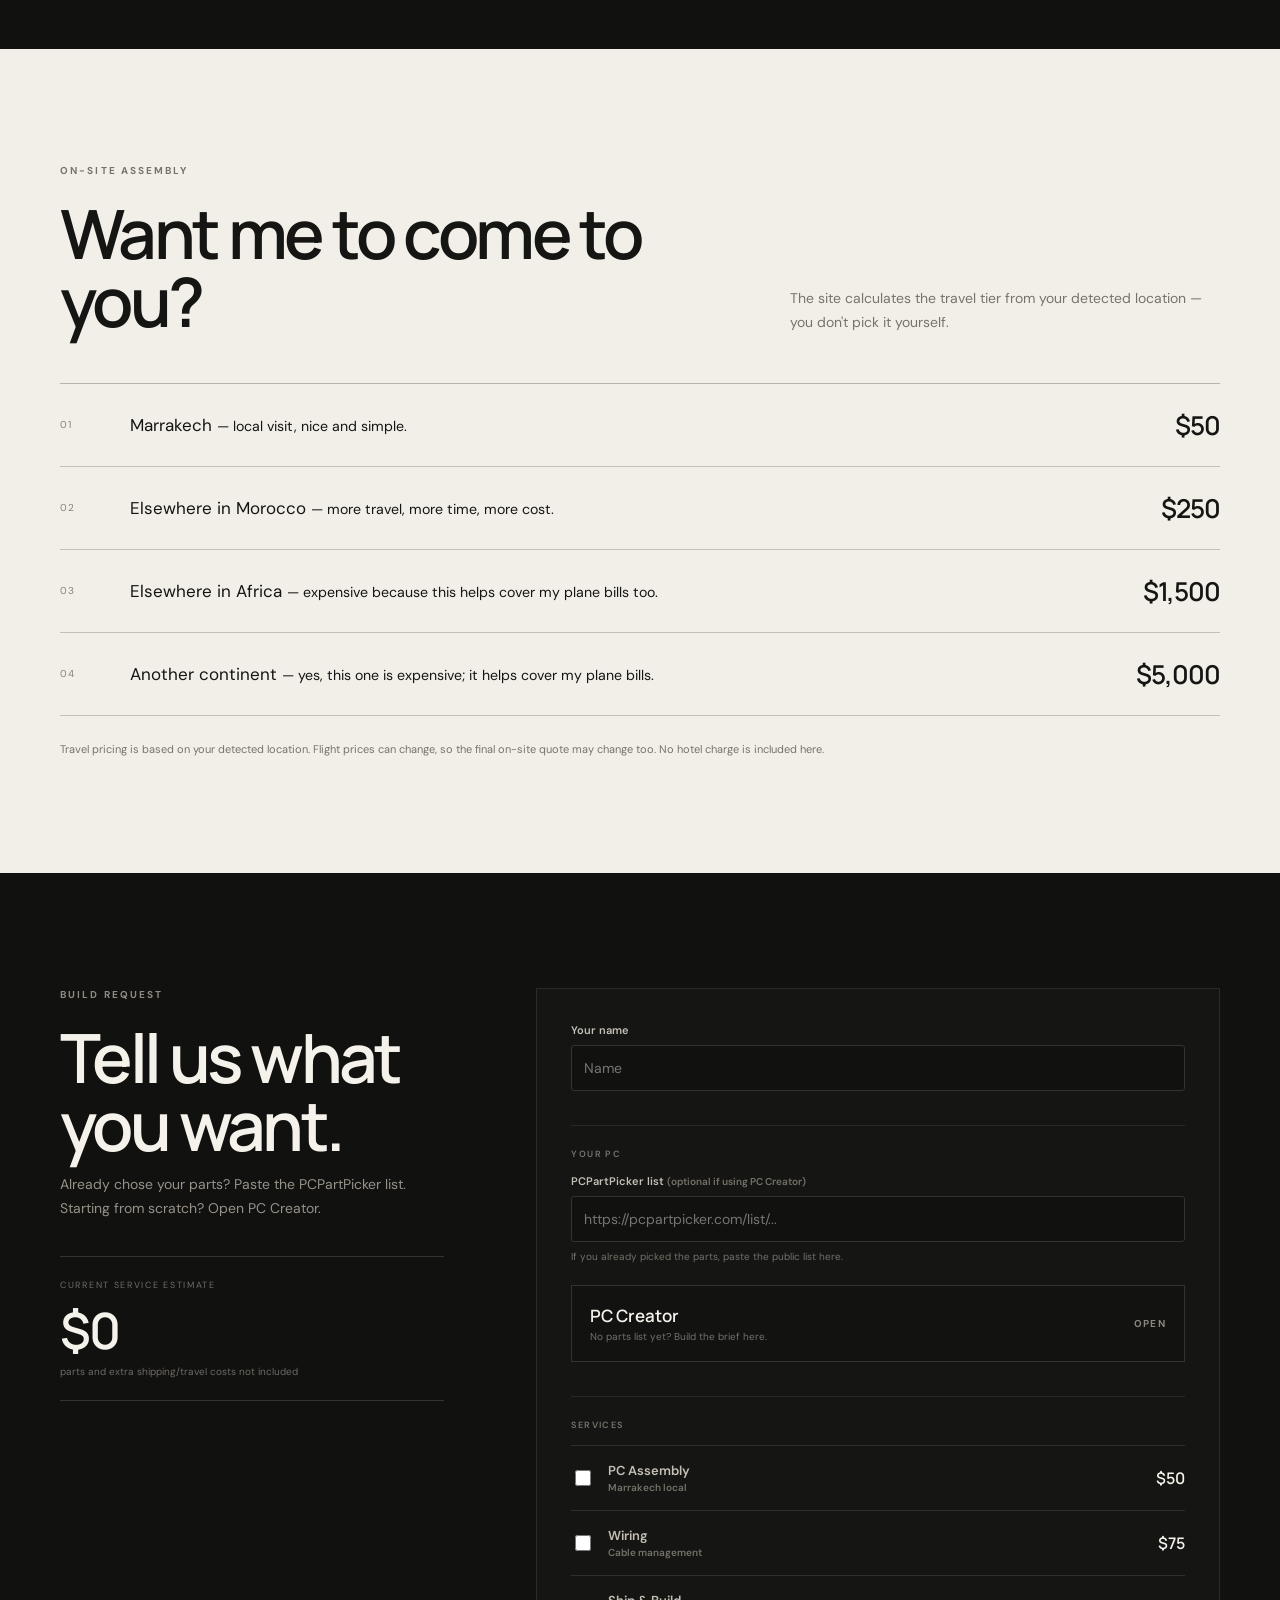
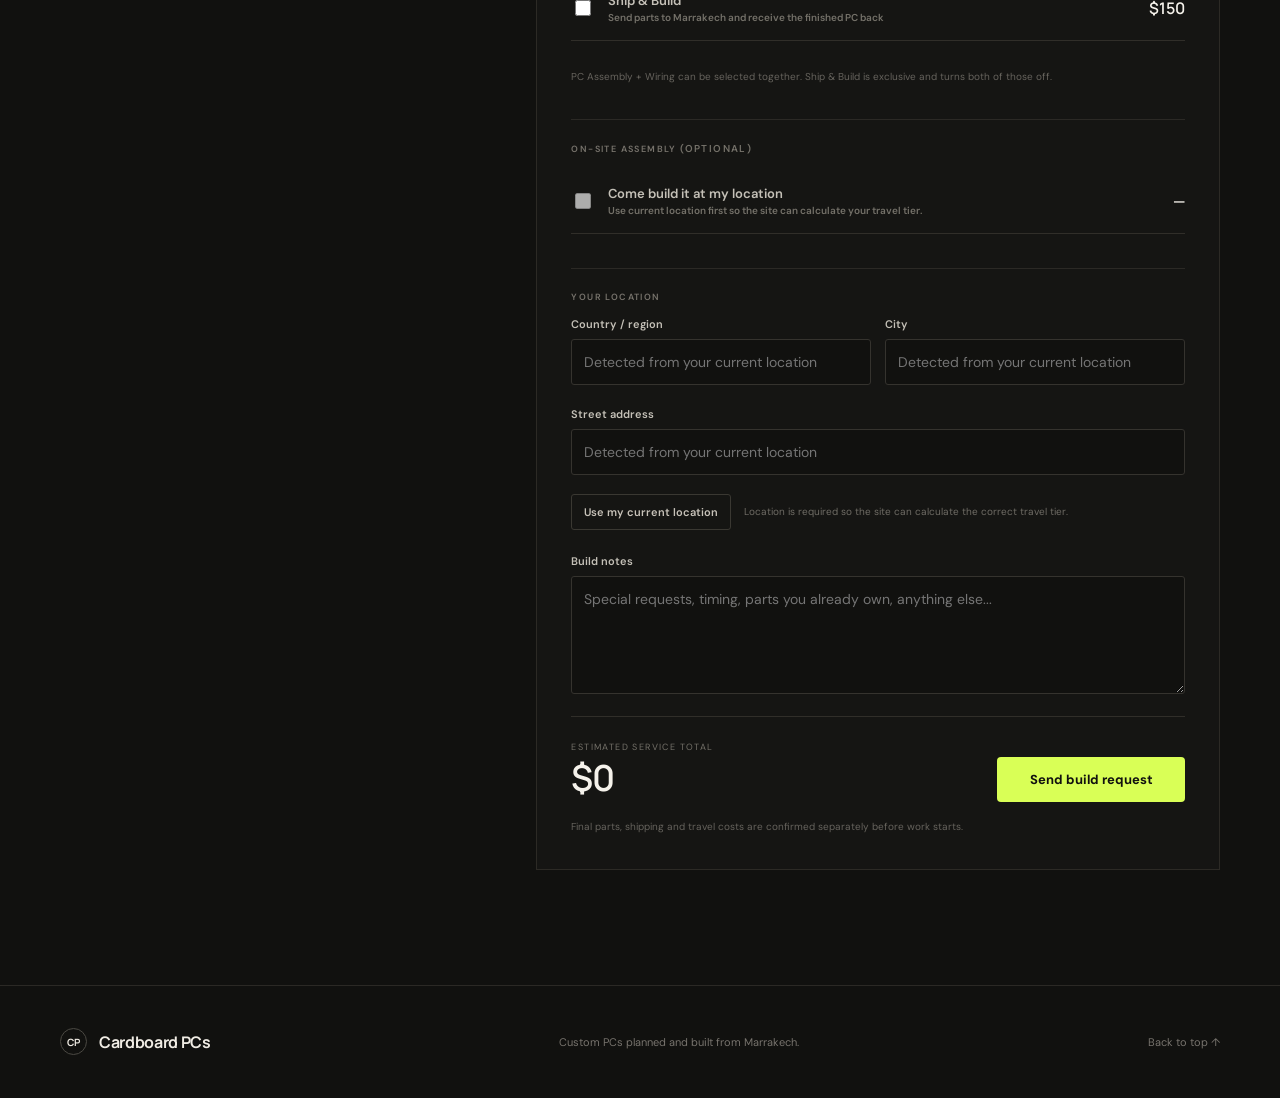
==== commit 17b0e81a: "Refresh cardboard texture stylesheet" ====
--- a/index.html
+++ b/index.html
@@ -4,7 +4,7 @@
   <meta charset="utf-8"><meta name="viewport" content="width=device-width,initial-scale=1">
   <meta name="description" content="Cardboard PCs custom PC building and on-site assembly from Marrakech."><meta name="theme-color" content="#0f0f0e">
   <title>Cardboard PCs — Custom PC Building</title>
-  <link rel="preconnect" href="https://fonts.googleapis.com"><link rel="preconnect" href="https://fonts.gstatic.com" crossorigin><link href="https://fonts.googleapis.com/css2?family=DM+Sans:wght@400;500;600;700&family=Manrope:wght@500;600;700&display=swap" rel="stylesheet"><link rel="stylesheet" href="style.css"><link rel="stylesheet" href="compatibility.css?v=20260825-14">
+  <link rel="preconnect" href="https://fonts.googleapis.com"><link rel="preconnect" href="https://fonts.gstatic.com" crossorigin><link href="https://fonts.googleapis.com/css2?family=DM+Sans:wght@400;500;600;700&family=Manrope:wght@500;600;700&display=swap" rel="stylesheet"><link rel="stylesheet" href="style.css"><link rel="stylesheet" href="compatibility.css?v=20260825-15">
 </head><body>
 <header class="site-header"><nav class="wrap nav"><a class="brand" href="#top"><span class="mark">CP</span><span>Cardboard PCs</span></a><div class="nav-links"><a href="#services">Services</a><a href="#delivery">Travel</a><a href="#order">Request a build</a></div><a class="nav-cta" href="#order">Start a build</a></nav></header>
 <main id="top">
--- a/compatibility.css
+++ b/compatibility.css
@@ -1,15 +1,4 @@
 .compatibility-box{margin:24px 0 8px;padding:18px;border:1px solid #34322d;background:#0f0f0e;display:grid;gap:14px}.compatibility-head{display:flex;align-items:center;gap:11px}.compatibility-head>div{display:flex;flex-direction:column;gap:3px}.compatibility-head b{font:600 14px 'Manrope',sans-serif}.compatibility-head small{font-size:10px;color:#807c74}.compatibility-dot{width:9px;height:9px;border-radius:50%;background:#6c6962;box-shadow:0 0 0 4px rgba(108,105,98,.12)}.compatibility-box[data-state="compatible"]{border-color:#43523c}.compatibility-box[data-state="compatible"] .compatibility-dot{background:#8fcf72;box-shadow:0 0 0 4px rgba(143,207,114,.12)}.compatibility-box[data-state="warning"]{border-color:#665b35}.compatibility-box[data-state="warning"] .compatibility-dot{background:#e5c45a;box-shadow:0 0 0 4px rgba(229,196,90,.12)}.compatibility-box[data-state="incompatible"]{border-color:#713f3f}.compatibility-box[data-state="incompatible"] .compatibility-dot{background:#ef6e6e;box-shadow:0 0 0 4px rgba(239,110,110,.12)}#compatibilityList{margin:0;padding-left:18px;color:#a8a39a;font-size:11px;line-height:1.65}#compatibilityList:empty{display:none}#compatibilityList li+li{margin-top:6px}.compat-compatible{color:#9dcb8a}.compat-warning{color:#d8c071}.compat-incompatible{color:#e98282}.compatibility-box .location-btn{justify-self:start}
 
-/* Cardboard is the material language of the site, not a named theme. */
-#editions{display:none!important}.nav-links a[href="#editions"]{display:none!important}
-
-/* Dark cardboard: subtle fibers, scuffs and uneven ink on all black surfaces. */
-body,.site-header,.order-form,.pc-creator,.compatibility-box{background-color:#11110f;background-image:repeating-linear-gradient(7deg,rgba(255,255,255,.018) 0 1px,transparent 1px 4px),repeating-linear-gradient(96deg,rgba(255,255,255,.012) 0 1px,transparent 1px 7px),radial-gradient(circle at 14% 22%,rgba(255,255,255,.022) 0 1px,transparent 1.5px),radial-gradient(circle at 73% 61%,rgba(0,0,0,.18) 0 1px,transparent 2px);background-size:auto,auto,23px 19px,31px 27px}
-.site-header{background-color:rgba(17,17,15,.96)}
-.order-form{background-color:#151513}.pc-creator{background-color:#121210}.compatibility-box{background-color:#0f0f0e}
-
-/* Cream cardboard: visible paper fibers and faint compression lines. */
-.delivery-section{background-color:#f2efe8;background-image:repeating-linear-gradient(2deg,rgba(78,65,43,.035) 0 1px,transparent 1px 5px),repeating-linear-gradient(91deg,rgba(78,65,43,.025) 0 1px,transparent 1px 9px),radial-gradient(circle at 18% 30%,rgba(111,87,55,.055) 0 1px,transparent 1.8px),radial-gradient(circle at 78% 68%,rgba(255,255,255,.55) 0 1px,transparent 1.8px);background-size:auto,auto,29px 23px,37px 31px}
-
-/* Keep the texture tactile but premium instead of noisy. */
-.hero,.section:not(.delivery-section),footer{position:relative}.hero:before,.section:not(.delivery-section):before,footer:before{content:"";position:absolute;inset:0;pointer-events:none;opacity:.16;background-image:linear-gradient(90deg,transparent 0 48%,rgba(255,255,255,.018) 50%,transparent 52%),linear-gradient(0deg,transparent 0 48%,rgba(255,255,255,.012) 50%,transparent 52%);background-size:96px 96px;mix-blend-mode:soft-light}.hero>* ,.section>* ,footer>*{position:relative;z-index:1}
+/* Real cardboard texture supplied by the site owner. Dark areas use a black-toned version; light areas use a white-toned version. */
+:root{--cardboard-dark:url("[data-uri]
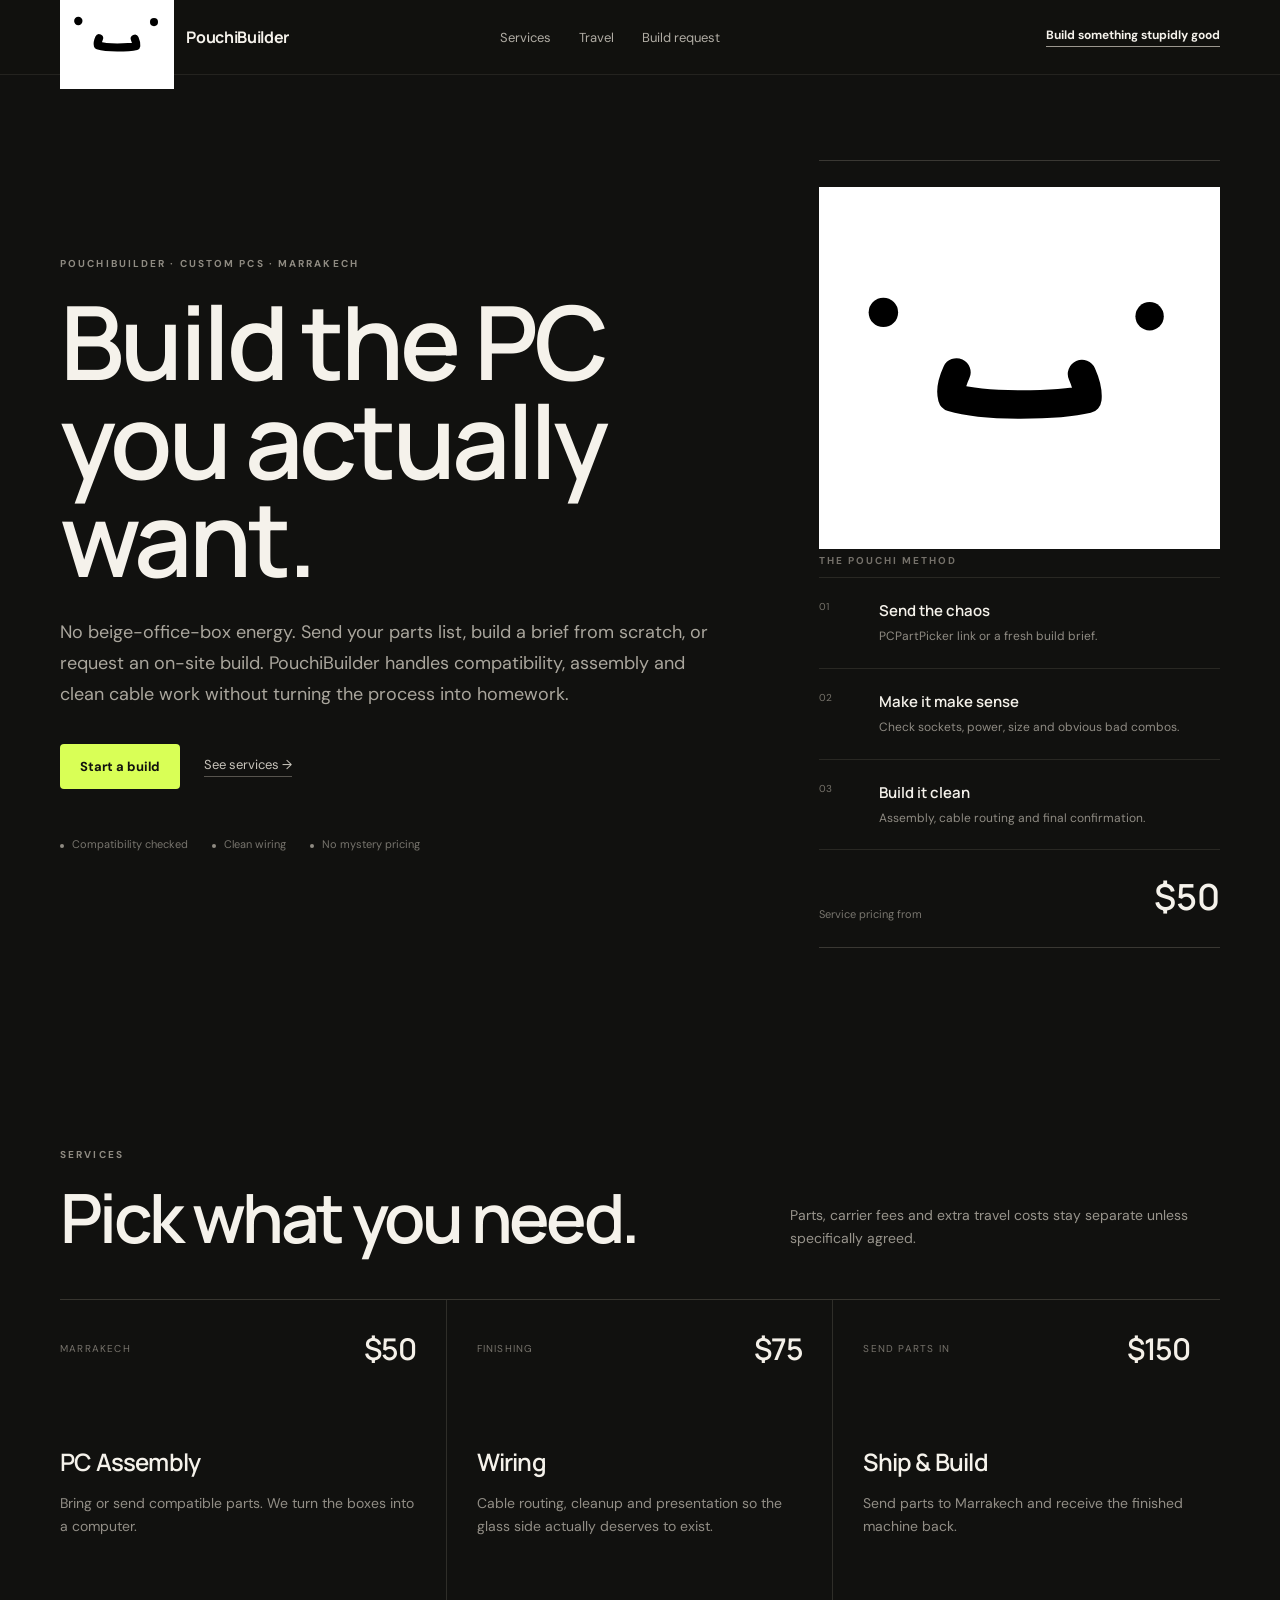
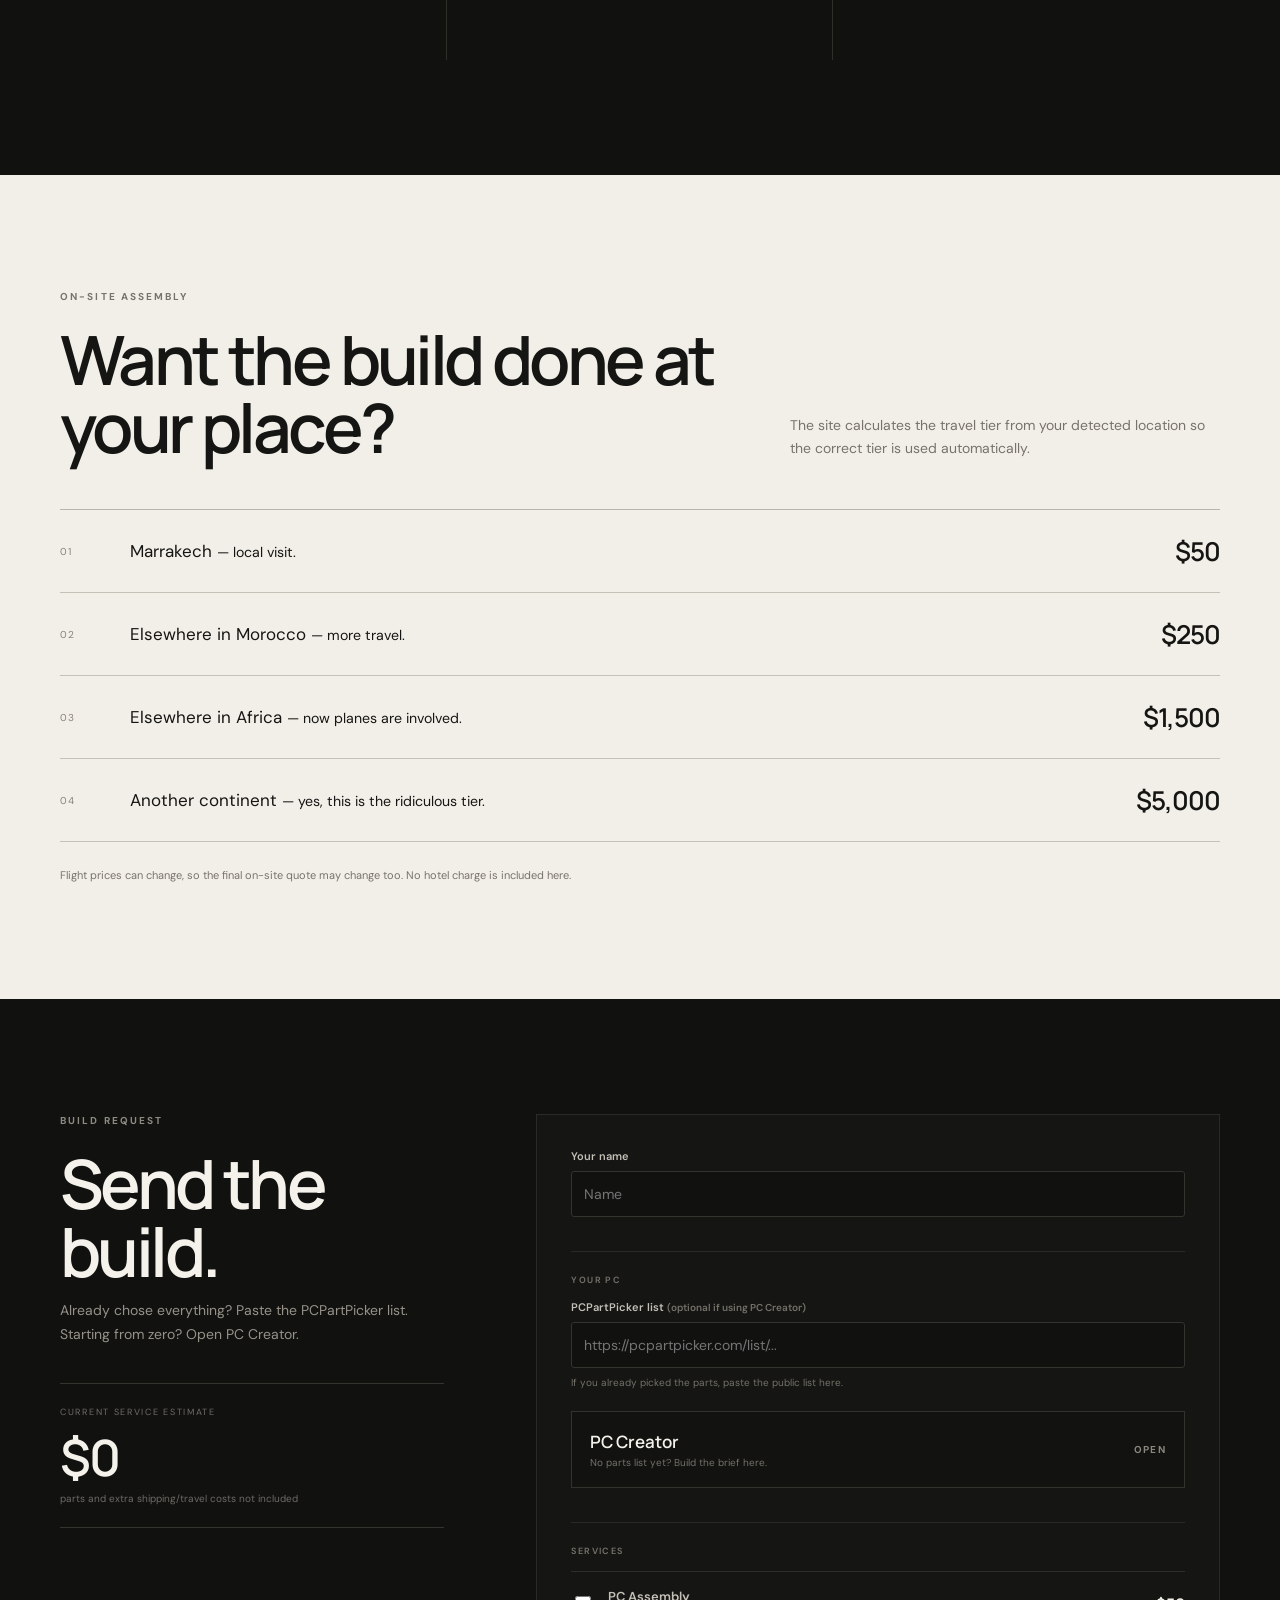
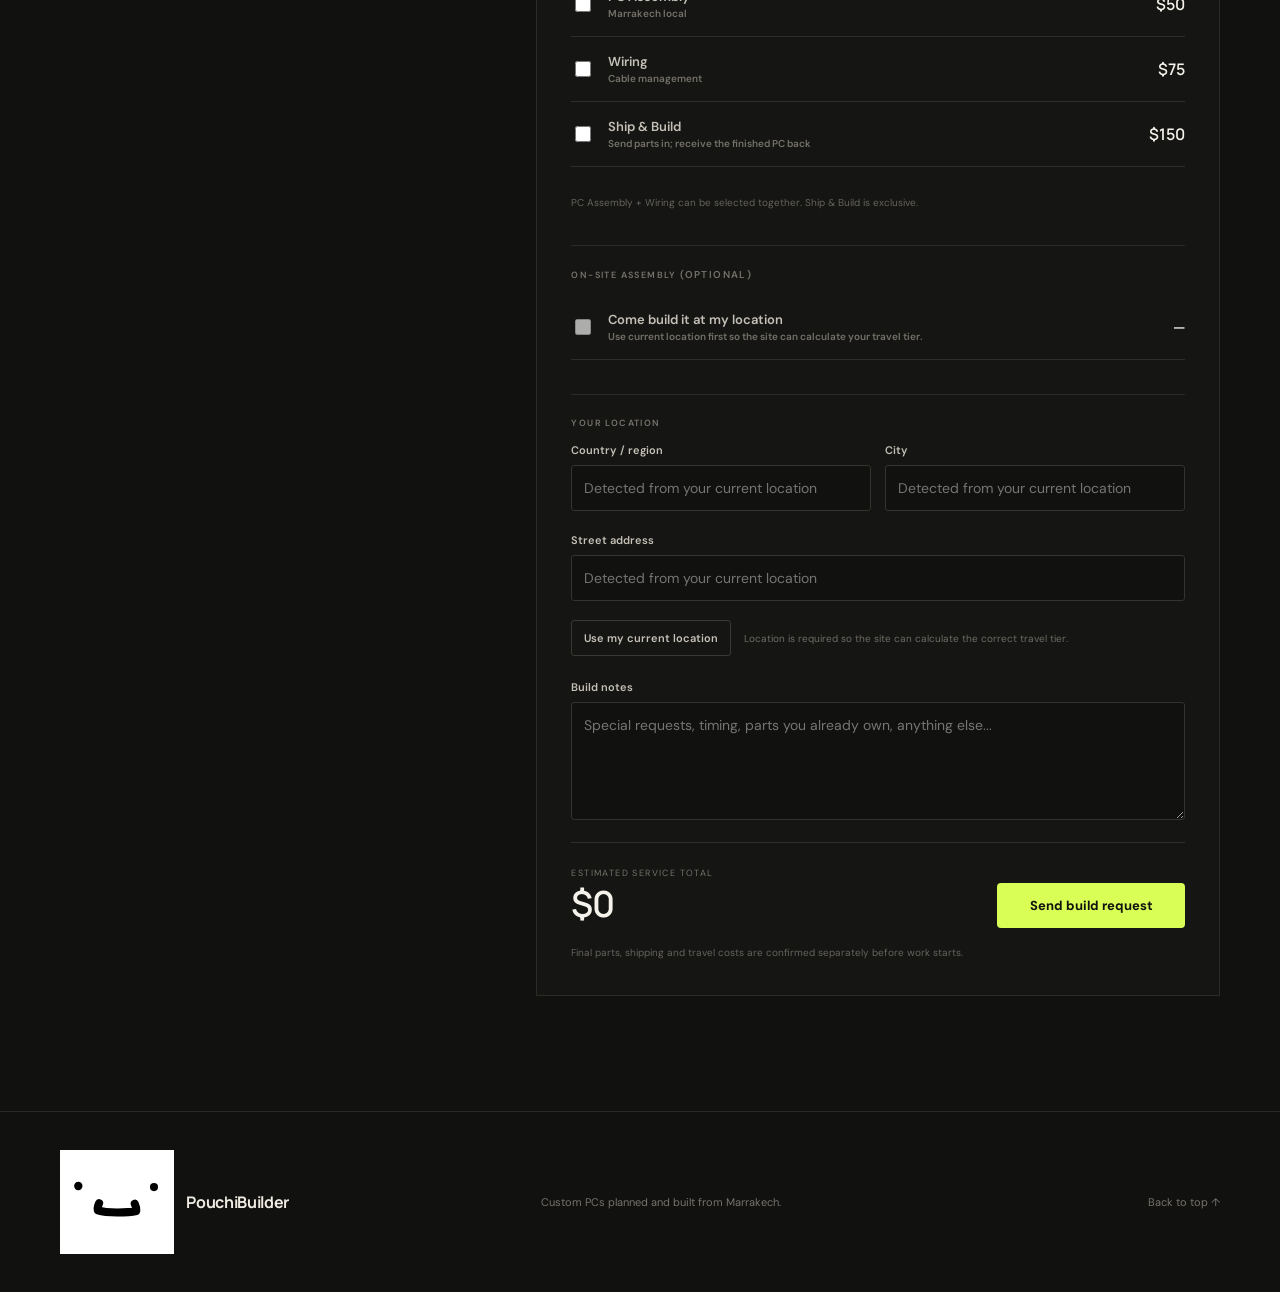
==== commit 8e923a40: "Rebrand MasterBuilder site to PouchiBuilder" ====
--- a/index.html
+++ b/index.html
@@ -1,22 +1,44 @@
 <!doctype html>
 <html lang="en">
 <head>
-  <meta charset="utf-8"><meta name="viewport" content="width=device-width,initial-scale=1">
-  <meta name="description" content="Cardboard PCs custom PC building and on-site assembly from Marrakech."><meta name="theme-color" content="#0f0f0e">
-  <title>Cardboard PCs — Custom PC Building</title>
-  <link rel="preconnect" href="https://fonts.googleapis.com"><link rel="preconnect" href="https://fonts.gstatic.com" crossorigin><link href="https://fonts.googleapis.com/css2?family=DM+Sans:wght@400;500;600;700&family=Manrope:wght@500;600;700&display=swap" rel="stylesheet"><link rel="stylesheet" href="style.css"><link rel="stylesheet" href="compatibility.css?v=20260825-15">
-</head><body>
-<header class="site-header"><nav class="wrap nav"><a class="brand" href="#top"><span class="mark">CP</span><span>Cardboard PCs</span></a><div class="nav-links"><a href="#services">Services</a><a href="#delivery">Travel</a><a href="#order">Request a build</a></div><a class="nav-cta" href="#order">Start a build</a></nav></header>
+  <meta charset="utf-8">
+  <meta name="viewport" content="width=device-width,initial-scale=1">
+  <meta name="description" content="PouchiBuilder custom PC building and on-site assembly from Marrakech.">
+  <meta name="theme-color" content="#0d0d0d">
+  <title>PouchiBuilder — Custom PC Building</title>
+  <link rel="icon" href="pouchi-logo.svg" type="image/svg+xml">
+  <link rel="preconnect" href="https://fonts.googleapis.com">
+  <link rel="preconnect" href="https://fonts.gstatic.com" crossorigin>
+  <link href="https://fonts.googleapis.com/css2?family=DM+Sans:wght@400;500;600;700&family=Manrope:wght@500;600;700;800&display=swap" rel="stylesheet">
+  <link rel="stylesheet" href="style.css?v=20260826-pouchi">
+  <link rel="stylesheet" href="compatibility.css?v=20260825-15">
+</head>
+<body>
+<header class="site-header"><nav class="wrap nav">
+  <a class="brand" href="#top"><img class="brand-logo" src="pouchi-logo.svg" alt="PouchiBuilder face"><span>PouchiBuilder</span></a>
+  <div class="nav-links"><a href="#services">Services</a><a href="#delivery">Travel</a><a href="#order">Build request</a></div>
+  <a class="nav-cta" href="#order">Build something stupidly good</a>
+</nav></header>
+
 <main id="top">
-<section class="hero wrap"><div class="hero-copy"><p class="eyebrow">CUSTOM PC BUILDING · MARRAKECH</p><h1>Serious PCs. Stupid name. Good builds.</h1><p class="lead">Send the parts you already chose, use PC Creator, ship parts to us, or request on-site assembly. Cardboard PCs builds the machine without making the process annoying.</p><div class="hero-actions"><a class="button primary" href="#order">Request a build</a><a class="text-link" href="#services">View services →</a></div><div class="trust-row"><span>Clear service pricing</span><span>Built to your brief</span><span>Based in Marrakech</span></div></div><aside class="hero-panel"><p class="panel-kicker">HOW IT WORKS</p><ol class="process-list"><li><span>01</span><div><b>Send the brief</b><p>Share a PCPartPicker list or use PC Creator.</p></div></li><li><span>02</span><div><b>Check compatibility</b><p>PC Creator flags obvious bad combinations before the request is sent.</p></div></li><li><span>03</span><div><b>Confirm first</b><p>Travel, shipping and parts are agreed before work begins.</p></div></li></ol><div class="panel-foot"><span>Service pricing from</span><strong>$50</strong></div></aside></section>
-<section id="services" class="section wrap"><div class="section-head"><div><p class="eyebrow">SERVICES</p><h2>Pick what you actually need.</h2></div><p>Parts and carrier costs are separate unless specifically agreed.</p></div><div class="cards"><article class="service-card"><div class="card-top"><span>Marrakech</span><b>$50</b></div><h3>PC Assembly</h3><p>Bring or send compatible parts for local assembly.</p></article><article class="service-card"><div class="card-top"><span>Finishing</span><b>$75</b></div><h3>Wiring</h3><p>Careful cable routing and presentation cleanup.</p></article><article class="service-card"><div class="card-top"><span>Send parts in</span><b>$150</b></div><h3>Ship & Build</h3><p>Send parts to Marrakech; the finished PC is shipped back to you.</p></article></div></section>
-<section id="delivery" class="section delivery-section"><div class="wrap"><div class="section-head inverse"><div><p class="eyebrow">ON-SITE ASSEMBLY</p><h2>Want me to come to you?</h2></div><p>The site calculates the travel tier from your detected location — you don't pick it yourself.</p></div><div class="delivery-list"><div><span>01</span><p>Marrakech <small>— local visit, nice and simple.</small></p><strong>$50</strong></div><div><span>02</span><p>Elsewhere in Morocco <small>— more travel, more time, more cost.</small></p><strong>$250</strong></div><div><span>03</span><p>Elsewhere in Africa <small>— expensive because this helps cover my plane bills too.</small></p><strong>$1,500</strong></div><div><span>04</span><p>Another continent <small>— yes, this one is expensive; it helps cover my plane bills.</small></p><strong>$5,000</strong></div></div><p class="fineprint">Travel pricing is based on your detected location. Flight prices can change, so the final on-site quote may change too. No hotel charge is included here.</p></div></section>
-<section id="order" class="section wrap order-section"><div class="order-intro"><p class="eyebrow">BUILD REQUEST</p><h2>Tell us what you want.</h2><p>Already chose your parts? Paste the PCPartPicker list. Starting from scratch? Open PC Creator.</p><div class="estimate-card"><small>CURRENT SERVICE ESTIMATE</small><strong id="bigTotal">$0</strong><span>parts and extra shipping/travel costs not included</span></div></div>
-<form id="buildForm" class="order-form" action="https://formsubmit.co/i.highkey.do.yt.gng@gmail.com" method="POST"><input type="hidden" name="_subject" value="New Cardboard PCs Request"><input type="hidden" name="_template" value="table"><input type="hidden" name="_captcha" value="false"><input type="hidden" name="_next" value="https://veritylolpoopoo.github.io/MasterBuilder/thanks.html"><input type="hidden" id="estimateField" name="Estimated Service Total" value="$0"><input type="hidden" id="coordinates" name="Detected Coordinates"><input type="hidden" id="travelTier" name="Detected Travel Tier"><input type="hidden" id="travelFee" name="Detected Travel Fee" value="0"><input type="hidden" id="compatibilityResultField" name="Compatibility Check" value="Not checked">
+<section class="hero wrap">
+  <div class="hero-copy"><p class="eyebrow">POUCHIBUILDER · CUSTOM PCS · MARRAKECH</p><h1>Build the PC you actually want.</h1><p class="lead">No beige-office-box energy. Send your parts list, build a brief from scratch, or request an on-site build. PouchiBuilder handles compatibility, assembly and clean cable work without turning the process into homework.</p><div class="hero-actions"><a class="button primary" href="#order">Start a build</a><a class="text-link" href="#services">See services →</a></div><div class="trust-row"><span>Compatibility checked</span><span>Clean wiring</span><span>No mystery pricing</span></div></div>
+  <aside class="hero-panel face-panel"><img src="pouchi-logo.svg" alt="PouchiBuilder logo"><p class="panel-kicker">THE POUCHI METHOD</p><ol class="process-list"><li><span>01</span><div><b>Send the chaos</b><p>PCPartPicker link or a fresh build brief.</p></div></li><li><span>02</span><div><b>Make it make sense</b><p>Check sockets, power, size and obvious bad combos.</p></div></li><li><span>03</span><div><b>Build it clean</b><p>Assembly, cable routing and final confirmation.</p></div></li></ol><div class="panel-foot"><span>Service pricing from</span><strong>$50</strong></div></aside>
+</section>
+
+<section id="services" class="section wrap"><div class="section-head"><div><p class="eyebrow">SERVICES</p><h2>Pick what you need.</h2></div><p>Parts, carrier fees and extra travel costs stay separate unless specifically agreed.</p></div><div class="cards"><article class="service-card"><div class="card-top"><span>Marrakech</span><b>$50</b></div><h3>PC Assembly</h3><p>Bring or send compatible parts. We turn the boxes into a computer.</p></article><article class="service-card"><div class="card-top"><span>Finishing</span><b>$75</b></div><h3>Wiring</h3><p>Cable routing, cleanup and presentation so the glass side actually deserves to exist.</p></article><article class="service-card"><div class="card-top"><span>Send parts in</span><b>$150</b></div><h3>Ship & Build</h3><p>Send parts to Marrakech and receive the finished machine back.</p></article></div></section>
+
+<section id="delivery" class="section delivery-section"><div class="wrap"><div class="section-head inverse"><div><p class="eyebrow">ON-SITE ASSEMBLY</p><h2>Want the build done at your place?</h2></div><p>The site calculates the travel tier from your detected location so the correct tier is used automatically.</p></div><div class="delivery-list"><div><span>01</span><p>Marrakech <small>— local visit.</small></p><strong>$50</strong></div><div><span>02</span><p>Elsewhere in Morocco <small>— more travel.</small></p><strong>$250</strong></div><div><span>03</span><p>Elsewhere in Africa <small>— now planes are involved.</small></p><strong>$1,500</strong></div><div><span>04</span><p>Another continent <small>— yes, this is the ridiculous tier.</small></p><strong>$5,000</strong></div></div><p class="fineprint">Flight prices can change, so the final on-site quote may change too. No hotel charge is included here.</p></div></section>
+
+<section id="order" class="section wrap order-section"><div class="order-intro"><p class="eyebrow">BUILD REQUEST</p><h2>Send the build.</h2><p>Already chose everything? Paste the PCPartPicker list. Starting from zero? Open PC Creator.</p><div class="estimate-card"><small>CURRENT SERVICE ESTIMATE</small><strong id="bigTotal">$0</strong><span>parts and extra shipping/travel costs not included</span></div></div>
+<form id="buildForm" class="order-form" action="https://formsubmit.co/i.highkey.do.yt.gng@gmail.com" method="POST">
+<input type="hidden" name="_subject" value="New PouchiBuilder Request"><input type="hidden" name="_template" value="table"><input type="hidden" name="_captcha" value="false"><input type="hidden" name="_next" value="https://veritylolpoopoo.github.io/MasterBuilder/thanks.html"><input type="hidden" id="estimateField" name="Estimated Service Total" value="$0"><input type="hidden" id="coordinates" name="Detected Coordinates"><input type="hidden" id="travelTier" name="Detected Travel Tier"><input type="hidden" id="travelFee" name="Detected Travel Fee" value="0"><input type="hidden" id="compatibilityResultField" name="Compatibility Check" value="Not checked">
 <label><span>Your name</span><input name="Customer Name" autocomplete="name" placeholder="Name" required></label><div class="field-title">Your PC</div><label><span>PCPartPicker list <small>(optional if using PC Creator)</small></span><input id="pcpp" type="url" name="PCPartPicker Link" placeholder="https://pcpartpicker.com/list/..."><small id="pcppHelp">If you already picked the parts, paste the public list here.</small></label>
-<details class="pc-creator" id="pcCreator"><summary><span><b>PC Creator</b><small>No parts list yet? Build the brief here.</small></span><strong>Open</strong></summary><div class="creator-body"><p class="creator-copy">Give us the budget and what matters to you. We’ll use it to plan the parts.</p><div class="form-grid two"><label><span>PC budget</span><input id="budget" type="number" name="PC Creator — Budget" min="100" step="1" placeholder="Example: 1500"></label><label><span>Build color</span><select name="PC Creator — Color"><option>No preference</option><option>Black</option><option>White</option><option>Black & white</option><option>Pink</option><option>Blue</option><option>Red</option><option>Custom / other</option></select></label></div><div class="form-grid two"><label><span>Main use</span><select id="mainUse" name="PC Creator — Main Use"><option>Gaming</option><option>Gaming + streaming</option><option>School / everyday use</option><option>Video editing</option><option>3D / rendering</option><option>AI / development</option><option>Cybersecurity / virtual machines</option><option>Mixed use</option></select></label><label><span>Gaming target</span><select id="gamingTarget" name="PC Creator — Gaming Target"><option>Not important</option><option>1080p high FPS</option><option>1440p high FPS</option><option>4K gaming</option><option>Maximum performance</option></select></label></div><div class="form-grid two"><label><span>Lighting</span><select name="PC Creator — RGB"><option>No preference</option><option>No RGB</option><option>Subtle RGB</option><option>Lots of RGB</option><option>Maximum RGB</option></select></label><label><span>Case size</span><select id="caseSize" name="PC Creator — Size"><option>No preference</option><option>Small / compact</option><option>Mid tower</option><option>Large showcase build</option></select></label></div><div class="form-grid two"><label><span>Noise</span><select name="PC Creator — Noise"><option>No preference</option><option>As quiet as possible</option><option>Balanced</option><option>Performance first</option></select></label><label><span>Brand preference</span><select name="PC Creator — Brand Preference"><option>No preference</option><option>AMD CPU preferred</option><option>Intel CPU preferred</option><option>NVIDIA GPU preferred</option><option>AMD GPU preferred</option></select></label></div><label><span>Specific parts you're thinking about</span><textarea id="specificParts" name="PC Creator — Specific Parts" rows="4" placeholder="Example: RTX 5090, Ryzen 9 9950X3D, tiny ITX case, 850W PSU..."></textarea><small>Type any parts you already want. The checker will look for obvious conflicts.</small></label><label><span>Anything else?</span><textarea name="PC Creator — Extra Preferences" rows="4" placeholder="Storage, Wi-Fi, looks, upgradeability, or anything else."></textarea></label>
-<div class="compatibility-box" id="compatibilityBox" data-state="idle"><div class="compatibility-head"><span class="compatibility-dot" id="compatibilityDot"></span><div><b>Compatibility check</b><small id="compatibilityStatus">Not checked yet.</small></div></div><button type="button" class="location-btn" id="compatibilityBtn">Check compatibility</button><ul id="compatibilityList"></ul></div>
-</div></details>
-<div class="field-title">Services</div><div class="option-grid"><label class="option"><input id="assemblyService" class="priced" type="checkbox" name="PC Assembly" value="Yes — $50" data-price="50" onclick="if(this.checked){document.getElementById('shipBuildService').checked=false}"><span><b>PC Assembly</b><small>Marrakech local</small></span><strong>$50</strong></label><label class="option"><input id="wiringService" class="priced" type="checkbox" name="Wiring" value="Yes — $75" data-price="75" onclick="if(this.checked){document.getElementById('shipBuildService').checked=false}"><span><b>Wiring</b><small>Cable management</small></span><strong>$75</strong></label><label class="option"><input id="shipBuildService" class="priced" type="checkbox" name="Ship and Build" value="Yes — $150" data-price="150" onclick="if(this.checked){document.getElementById('assemblyService').checked=false;document.getElementById('wiringService').checked=false}"><span><b>Ship & Build</b><small>Send parts to Marrakech and receive the finished PC back</small></span><strong>$150</strong></label></div><p class="form-note">PC Assembly + Wiring can be selected together. Ship & Build is exclusive and turns both of those off.</p>
+<details class="pc-creator" id="pcCreator"><summary><span><b>PC Creator</b><small>No parts list yet? Build the brief here.</small></span><strong>Open</strong></summary><div class="creator-body"><p class="creator-copy">Give us the budget and what matters to you.</p><div class="form-grid two"><label><span>PC budget</span><input id="budget" type="number" name="PC Creator — Budget" min="100" step="1" placeholder="Example: 1500"></label><label><span>Build color</span><select name="PC Creator — Color"><option>No preference</option><option>Black</option><option>White</option><option>Black & white</option><option>Pink</option><option>Blue</option><option>Red</option><option>Custom / other</option></select></label></div><div class="form-grid two"><label><span>Main use</span><select id="mainUse" name="PC Creator — Main Use"><option>Gaming</option><option>Gaming + streaming</option><option>School / everyday use</option><option>Video editing</option><option>3D / rendering</option><option>AI / development</option><option>Cybersecurity / virtual machines</option><option>Mixed use</option></select></label><label><span>Gaming target</span><select id="gamingTarget" name="PC Creator — Gaming Target"><option>Not important</option><option>1080p high FPS</option><option>1440p high FPS</option><option>4K gaming</option><option>Maximum performance</option></select></label></div><div class="form-grid two"><label><span>Lighting</span><select name="PC Creator — RGB"><option>No preference</option><option>No RGB</option><option>Subtle RGB</option><option>Lots of RGB</option><option>Maximum RGB</option></select></label><label><span>Case size</span><select id="caseSize" name="PC Creator — Size"><option>No preference</option><option>Small / compact</option><option>Mid tower</option><option>Large showcase build</option></select></label></div><div class="form-grid two"><label><span>Noise</span><select name="PC Creator — Noise"><option>No preference</option><option>As quiet as possible</option><option>Balanced</option><option>Performance first</option></select></label><label><span>Brand preference</span><select name="PC Creator — Brand Preference"><option>No preference</option><option>AMD CPU preferred</option><option>Intel CPU preferred</option><option>NVIDIA GPU preferred</option><option>AMD GPU preferred</option></select></label></div><label><span>Specific parts you're thinking about</span><textarea id="specificParts" name="PC Creator — Specific Parts" rows="4" placeholder="RTX 5090, Ryzen 9, tiny case, 1200W PSU..."></textarea><small>The checker looks for obvious conflicts.</small></label><label><span>Anything else?</span><textarea name="PC Creator — Extra Preferences" rows="4" placeholder="Storage, Wi-Fi, looks, upgradeability, weird requests..."></textarea></label><div class="compatibility-box" id="compatibilityBox" data-state="idle"><div class="compatibility-head"><span class="compatibility-dot" id="compatibilityDot"></span><div><b>Compatibility check</b><small id="compatibilityStatus">Not checked yet.</small></div></div><button type="button" class="location-btn" id="compatibilityBtn">Check compatibility</button><ul id="compatibilityList"></ul></div></div></details>
+<div class="field-title">Services</div><div class="option-grid"><label class="option"><input id="assemblyService" class="priced" type="checkbox" name="PC Assembly" value="Yes — $50" data-price="50"><span><b>PC Assembly</b><small>Marrakech local</small></span><strong>$50</strong></label><label class="option"><input id="wiringService" class="priced" type="checkbox" name="Wiring" value="Yes — $75" data-price="75"><span><b>Wiring</b><small>Cable management</small></span><strong>$75</strong></label><label class="option"><input id="shipBuildService" class="priced" type="checkbox" name="Ship and Build" value="Yes — $150" data-price="150"><span><b>Ship & Build</b><small>Send parts in; receive the finished PC back</small></span><strong>$150</strong></label></div><p class="form-note">PC Assembly + Wiring can be selected together. Ship & Build is exclusive.</p>
 <div class="field-title">On-site assembly <small>(optional)</small></div><label class="option"><input id="onsiteRequest" type="checkbox" name="On-site Assembly Requested" value="Yes" disabled><span><b>Come build it at my location</b><small id="onsiteStatus">Use current location first so the site can calculate your travel tier.</small></span><strong id="onsitePrice">—</strong></label>
-<div class="field-title">Your location</div><div class="form-grid two"><label><span>Country / region</span><input id="country" name="Country or Region" placeholder="Detected from your current location" readonly></label><label><span>City</span><input id="city" name="City" placeholder="Detected from your current location" readonly></label></div><label><span>Street address</span><input id="address" name="Street Address" placeholder="Detected from your current location" readonly></label><div class="location-row"><button class="location-btn" id="locateBtn" type="button">Use my current location</button><span id="locationStatus">Location is required so the site can calculate the correct travel tier.</span></div><label><span>Build notes</span><textarea name="Customer Notes" rows="5" placeholder="Special requests, timing, parts you already own, anything else..."></textarea></label><div class="form-total"><div><small>ESTIMATED SERVICE TOTAL</small><strong id="total">$0</strong></div><button class="button primary submit" type="submit">Send build request</button></div><p class="form-note">Final parts, shipping and travel costs are confirmed separately before work starts.</p></form></section></main><footer><div class="wrap footer-inner"><div class="brand"><span class="mark">CP</span><span>Cardboard PCs</span></div><p>Custom PCs planned and built from Marrakech.</p><a href="#top">Back to top ↑</a></div></footer><script src="script.js?v=20260825-11"></script></body></html>+<div class="field-title">Your location</div><div class="form-grid two"><label><span>Country / region</span><input id="country" name="Country or Region" placeholder="Detected from your current location" readonly></label><label><span>City</span><input id="city" name="City" placeholder="Detected from your current location" readonly></label></div><label><span>Street address</span><input id="address" name="Street Address" placeholder="Detected from your current location" readonly></label><div class="location-row"><button class="location-btn" id="locateBtn" type="button">Use my current location</button><span id="locationStatus">Location is required so the site can calculate the correct travel tier.</span></div><label><span>Build notes</span><textarea name="Customer Notes" rows="5" placeholder="Special requests, timing, parts you already own, anything else..."></textarea></label><div class="form-total"><div><small>ESTIMATED SERVICE TOTAL</small><strong id="total">$0</strong></div><button class="button primary submit" type="submit">Send build request</button></div><p class="form-note">Final parts, shipping and travel costs are confirmed separately before work starts.</p>
+</form></section></main>
+<footer><div class="wrap footer-inner"><div class="brand"><img class="brand-logo" src="pouchi-logo.svg" alt=""><span>PouchiBuilder</span></div><p>Custom PCs planned and built from Marrakech.</p><a href="#top">Back to top ↑</a></div></footer>
+<script src="script.js?v=20260825-11"></script>
+</body></html>
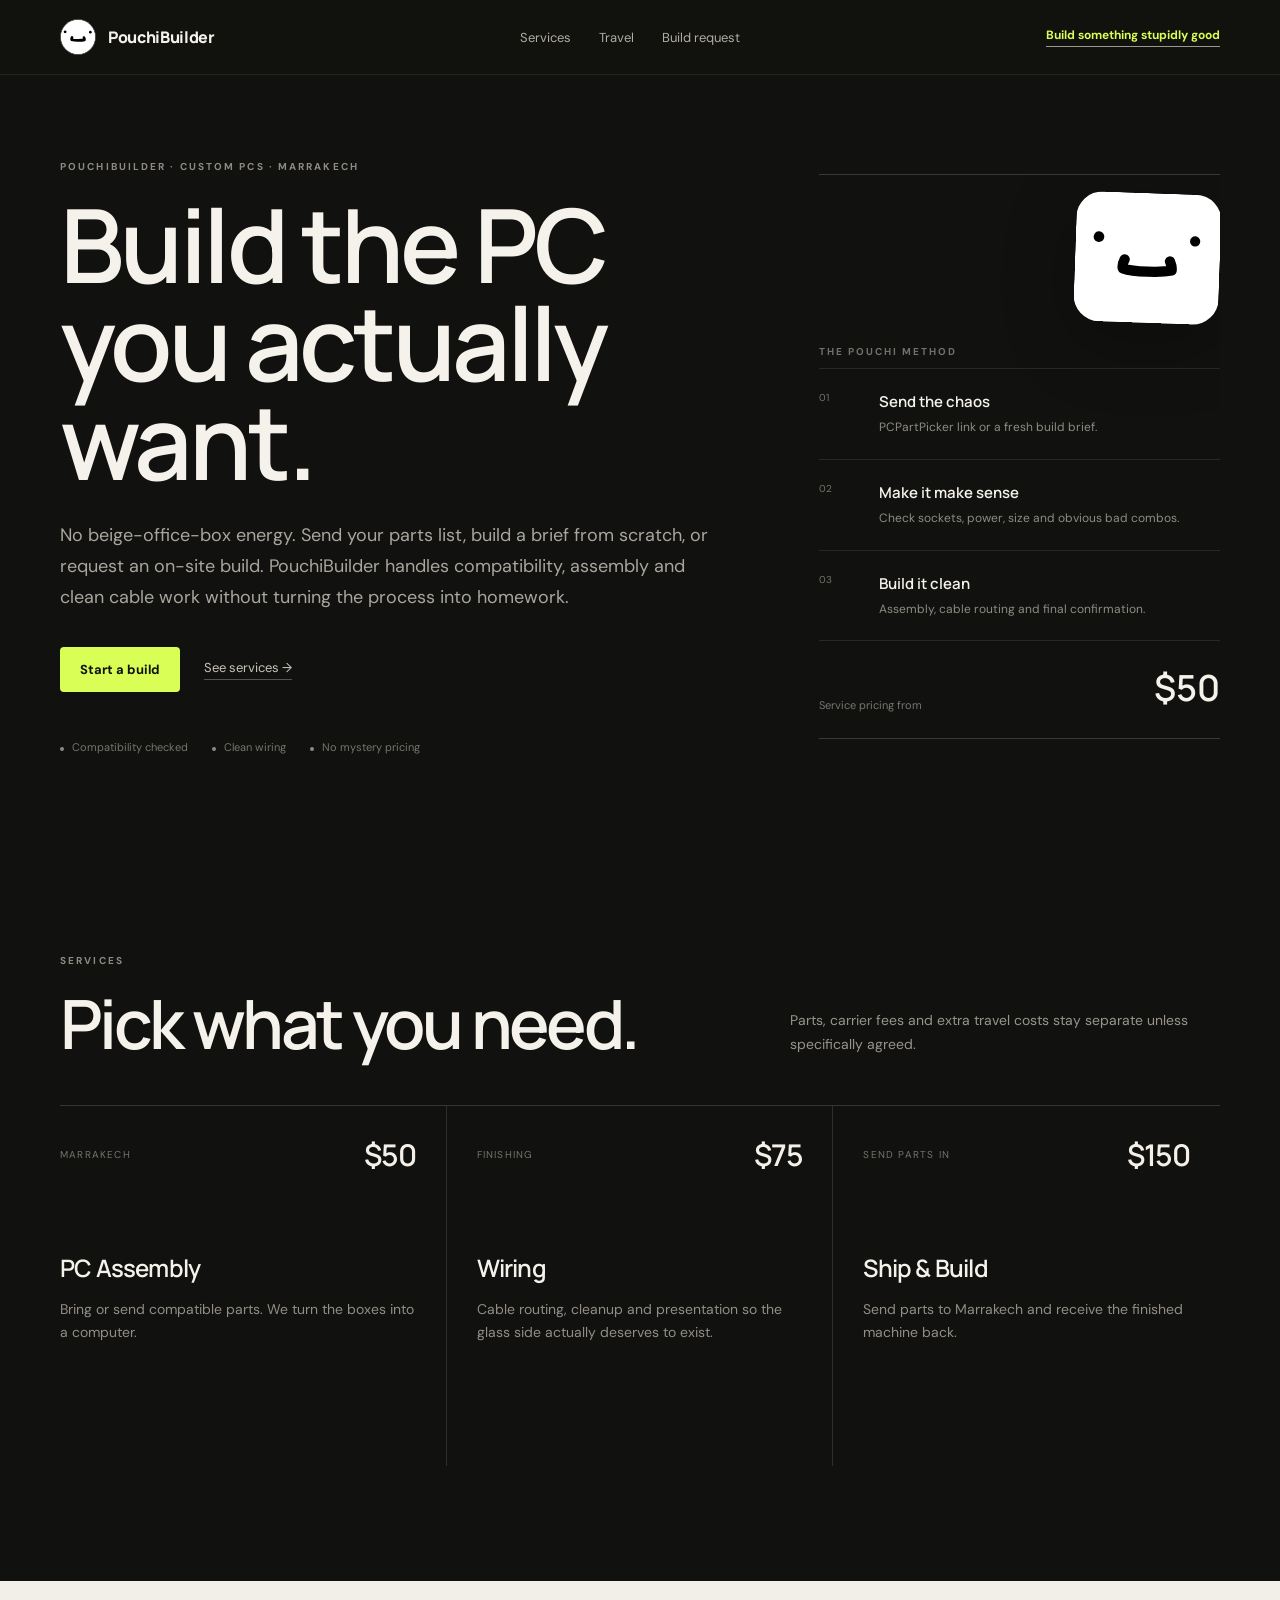
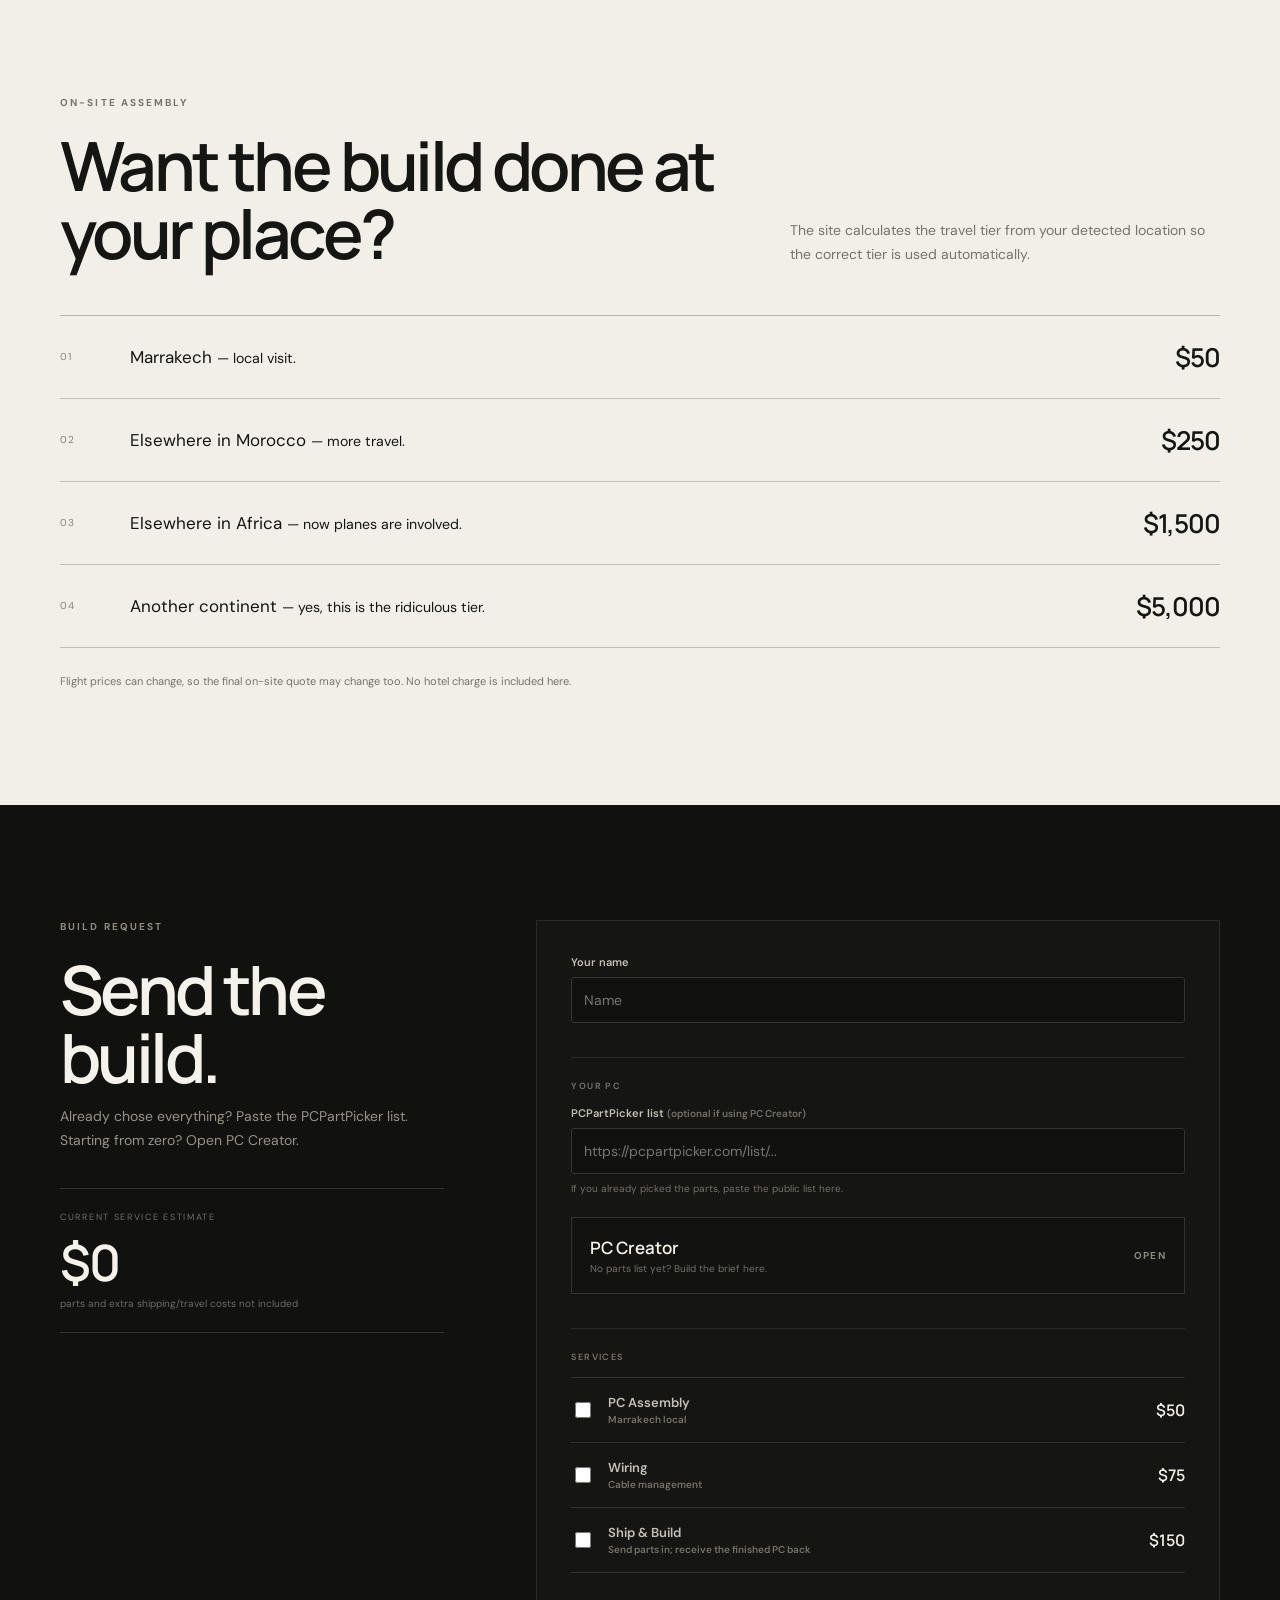
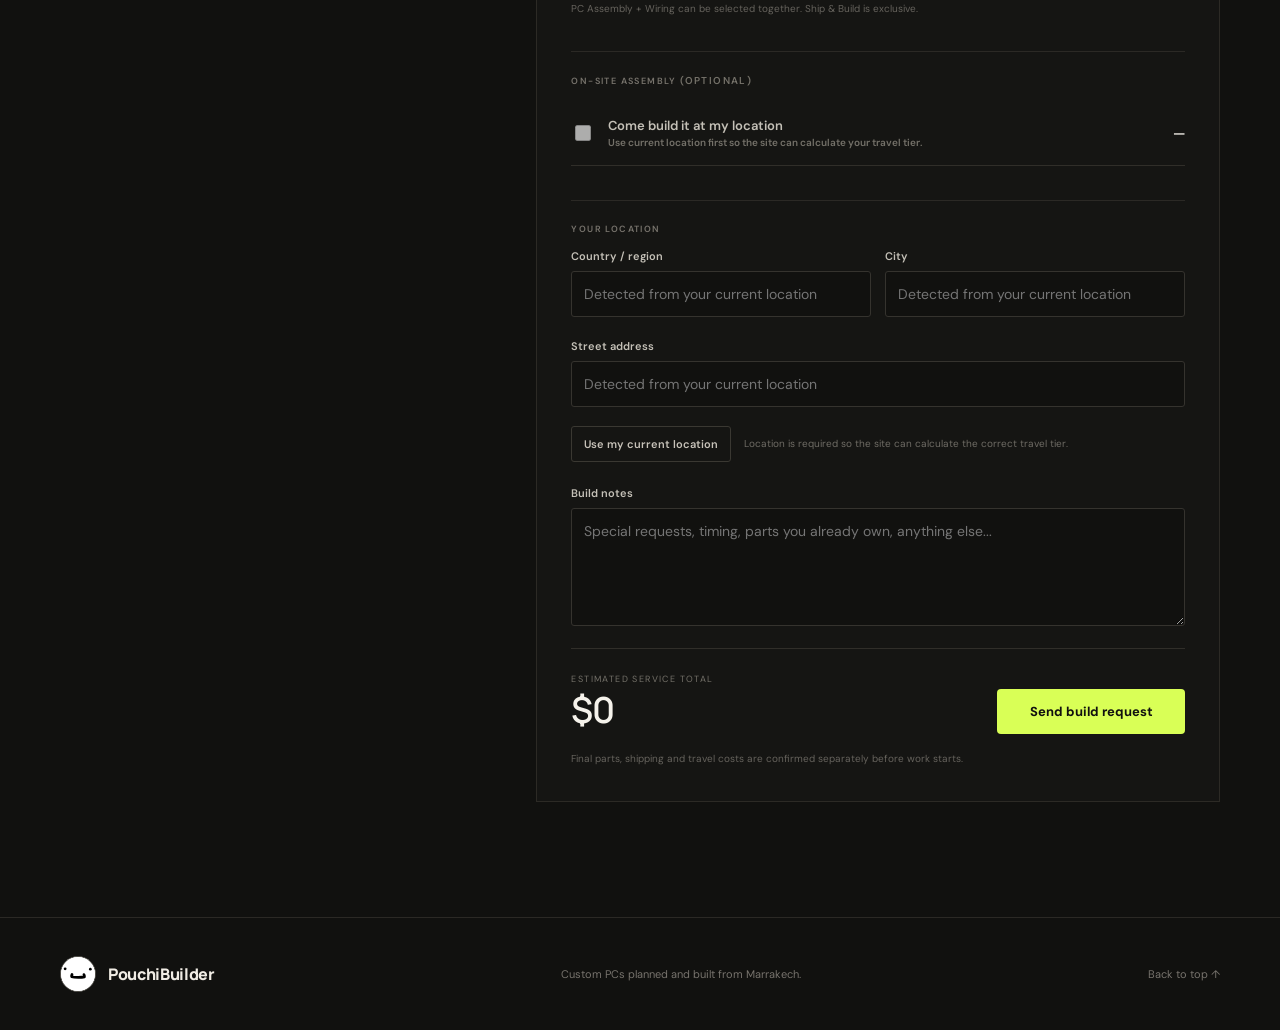
==== commit d059ebb8: "Load PouchiBuilder brand polish" ====
--- a/index.html
+++ b/index.html
@@ -12,6 +12,7 @@
   <link href="https://fonts.googleapis.com/css2?family=DM+Sans:wght@400;500;600;700&family=Manrope:wght@500;600;700;800&display=swap" rel="stylesheet">
   <link rel="stylesheet" href="style.css?v=20260826-pouchi">
   <link rel="stylesheet" href="compatibility.css?v=20260825-15">
+  <link rel="stylesheet" href="pouchi.css?v=20260826-1">
 </head>
 <body>
 <header class="site-header"><nav class="wrap nav">
@@ -19,17 +20,13 @@
   <div class="nav-links"><a href="#services">Services</a><a href="#delivery">Travel</a><a href="#order">Build request</a></div>
   <a class="nav-cta" href="#order">Build something stupidly good</a>
 </nav></header>
-
 <main id="top">
 <section class="hero wrap">
   <div class="hero-copy"><p class="eyebrow">POUCHIBUILDER · CUSTOM PCS · MARRAKECH</p><h1>Build the PC you actually want.</h1><p class="lead">No beige-office-box energy. Send your parts list, build a brief from scratch, or request an on-site build. PouchiBuilder handles compatibility, assembly and clean cable work without turning the process into homework.</p><div class="hero-actions"><a class="button primary" href="#order">Start a build</a><a class="text-link" href="#services">See services →</a></div><div class="trust-row"><span>Compatibility checked</span><span>Clean wiring</span><span>No mystery pricing</span></div></div>
   <aside class="hero-panel face-panel"><img src="pouchi-logo.svg" alt="PouchiBuilder logo"><p class="panel-kicker">THE POUCHI METHOD</p><ol class="process-list"><li><span>01</span><div><b>Send the chaos</b><p>PCPartPicker link or a fresh build brief.</p></div></li><li><span>02</span><div><b>Make it make sense</b><p>Check sockets, power, size and obvious bad combos.</p></div></li><li><span>03</span><div><b>Build it clean</b><p>Assembly, cable routing and final confirmation.</p></div></li></ol><div class="panel-foot"><span>Service pricing from</span><strong>$50</strong></div></aside>
 </section>
-
 <section id="services" class="section wrap"><div class="section-head"><div><p class="eyebrow">SERVICES</p><h2>Pick what you need.</h2></div><p>Parts, carrier fees and extra travel costs stay separate unless specifically agreed.</p></div><div class="cards"><article class="service-card"><div class="card-top"><span>Marrakech</span><b>$50</b></div><h3>PC Assembly</h3><p>Bring or send compatible parts. We turn the boxes into a computer.</p></article><article class="service-card"><div class="card-top"><span>Finishing</span><b>$75</b></div><h3>Wiring</h3><p>Cable routing, cleanup and presentation so the glass side actually deserves to exist.</p></article><article class="service-card"><div class="card-top"><span>Send parts in</span><b>$150</b></div><h3>Ship & Build</h3><p>Send parts to Marrakech and receive the finished machine back.</p></article></div></section>
-
 <section id="delivery" class="section delivery-section"><div class="wrap"><div class="section-head inverse"><div><p class="eyebrow">ON-SITE ASSEMBLY</p><h2>Want the build done at your place?</h2></div><p>The site calculates the travel tier from your detected location so the correct tier is used automatically.</p></div><div class="delivery-list"><div><span>01</span><p>Marrakech <small>— local visit.</small></p><strong>$50</strong></div><div><span>02</span><p>Elsewhere in Morocco <small>— more travel.</small></p><strong>$250</strong></div><div><span>03</span><p>Elsewhere in Africa <small>— now planes are involved.</small></p><strong>$1,500</strong></div><div><span>04</span><p>Another continent <small>— yes, this is the ridiculous tier.</small></p><strong>$5,000</strong></div></div><p class="fineprint">Flight prices can change, so the final on-site quote may change too. No hotel charge is included here.</p></div></section>
-
 <section id="order" class="section wrap order-section"><div class="order-intro"><p class="eyebrow">BUILD REQUEST</p><h2>Send the build.</h2><p>Already chose everything? Paste the PCPartPicker list. Starting from zero? Open PC Creator.</p><div class="estimate-card"><small>CURRENT SERVICE ESTIMATE</small><strong id="bigTotal">$0</strong><span>parts and extra shipping/travel costs not included</span></div></div>
 <form id="buildForm" class="order-form" action="https://formsubmit.co/i.highkey.do.yt.gng@gmail.com" method="POST">
 <input type="hidden" name="_subject" value="New PouchiBuilder Request"><input type="hidden" name="_template" value="table"><input type="hidden" name="_captcha" value="false"><input type="hidden" name="_next" value="https://veritylolpoopoo.github.io/MasterBuilder/thanks.html"><input type="hidden" id="estimateField" name="Estimated Service Total" value="$0"><input type="hidden" id="coordinates" name="Detected Coordinates"><input type="hidden" id="travelTier" name="Detected Travel Tier"><input type="hidden" id="travelFee" name="Detected Travel Fee" value="0"><input type="hidden" id="compatibilityResultField" name="Compatibility Check" value="Not checked">
--- a/pouchi.css
+++ b/pouchi.css
@@ -0,0 +1 @@
+.brand-logo{width:36px;height:36px;object-fit:cover;border-radius:50%;background:#fff;border:1px solid #4b4943}.face-panel{position:relative;overflow:hidden;padding-top:170px}.face-panel>img{position:absolute;top:18px;right:0;width:145px;height:130px;object-fit:cover;border-radius:26px;box-shadow:0 20px 70px rgba(0,0,0,.26);transform:rotate(2deg)}.hero-copy h1{max-width:760px}.site-header .brand span,.footer-inner .brand span{font-weight:800}.nav-cta{color:#d9ff56}.service-card{transition:transform .2s ease,border-color .2s ease}.service-card:hover{transform:translateY(-4px);border-color:#555149}.primary{transition:transform .18s ease,box-shadow .18s ease}.primary:hover{transform:translateY(-2px);box-shadow:0 10px 30px rgba(217,255,86,.16)}@media(max-width:900px){.face-panel{padding-top:160px}.face-panel>img{left:0;right:auto}}
